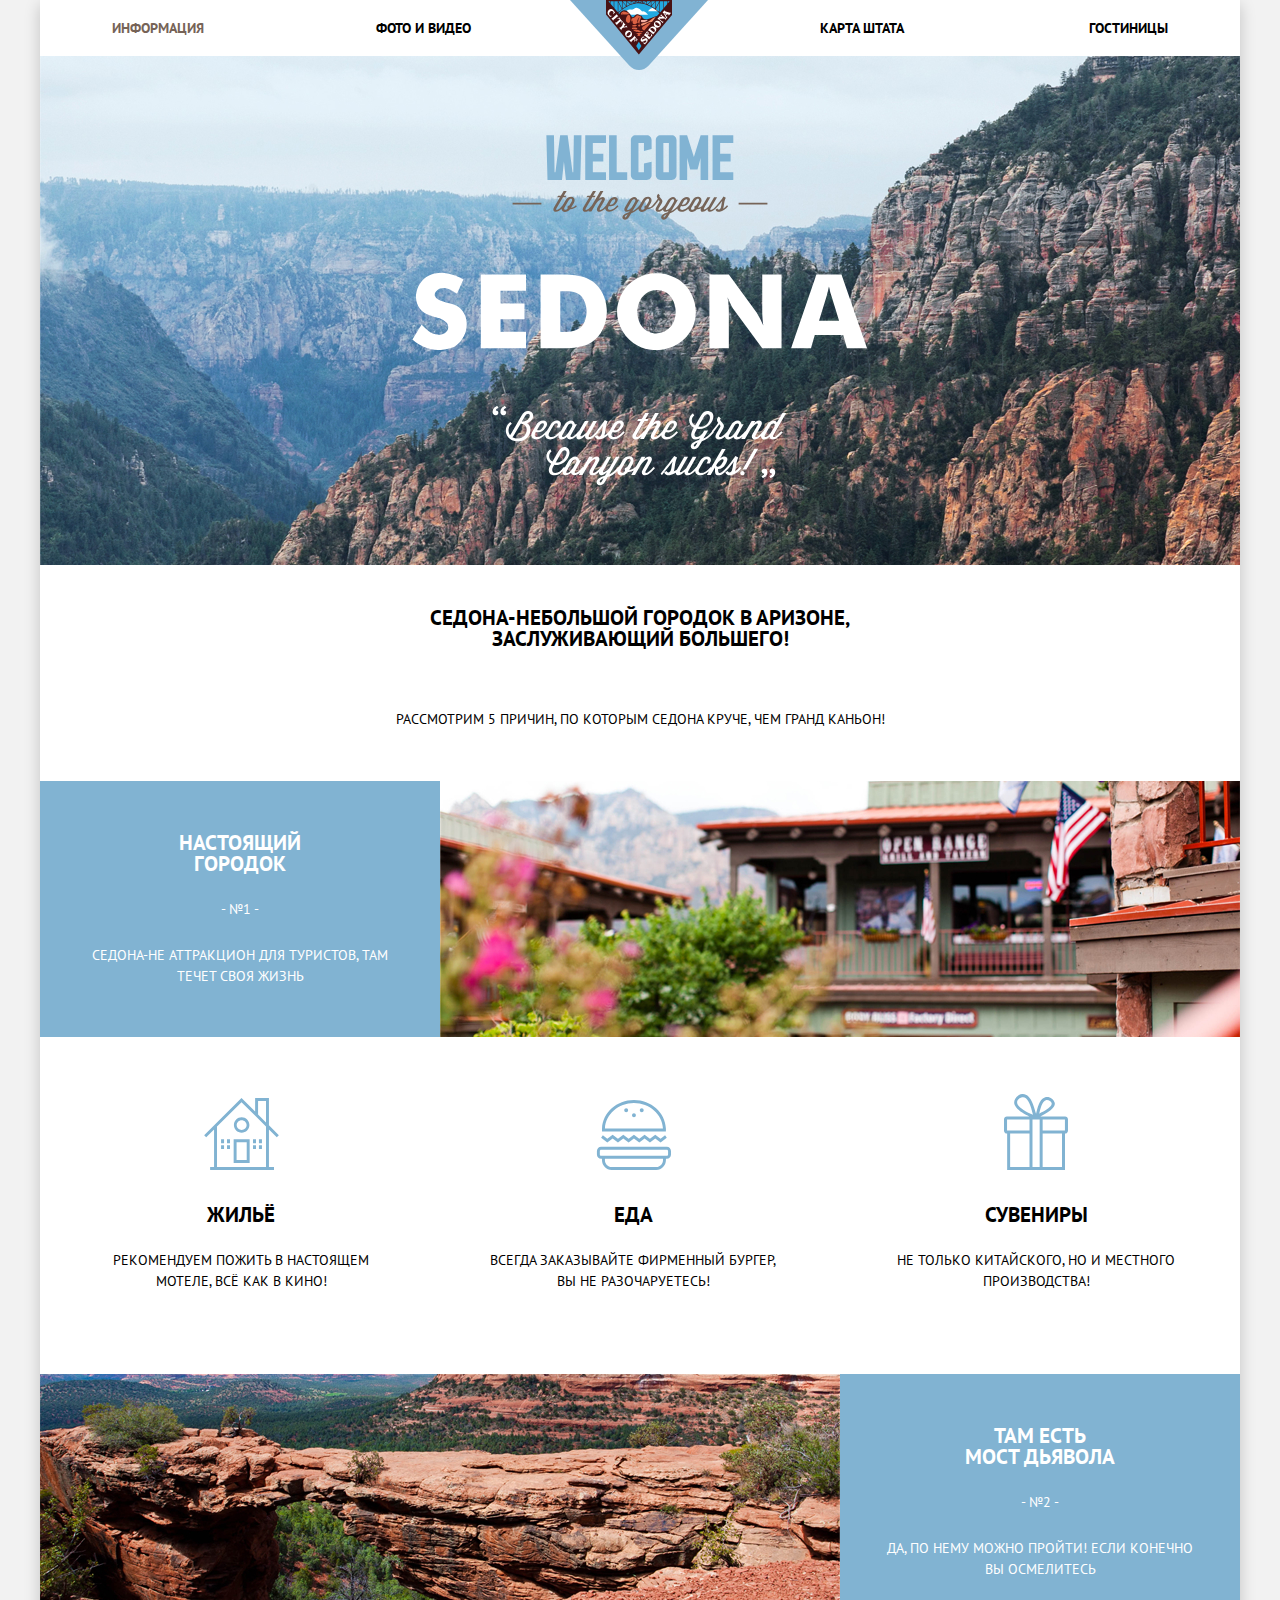
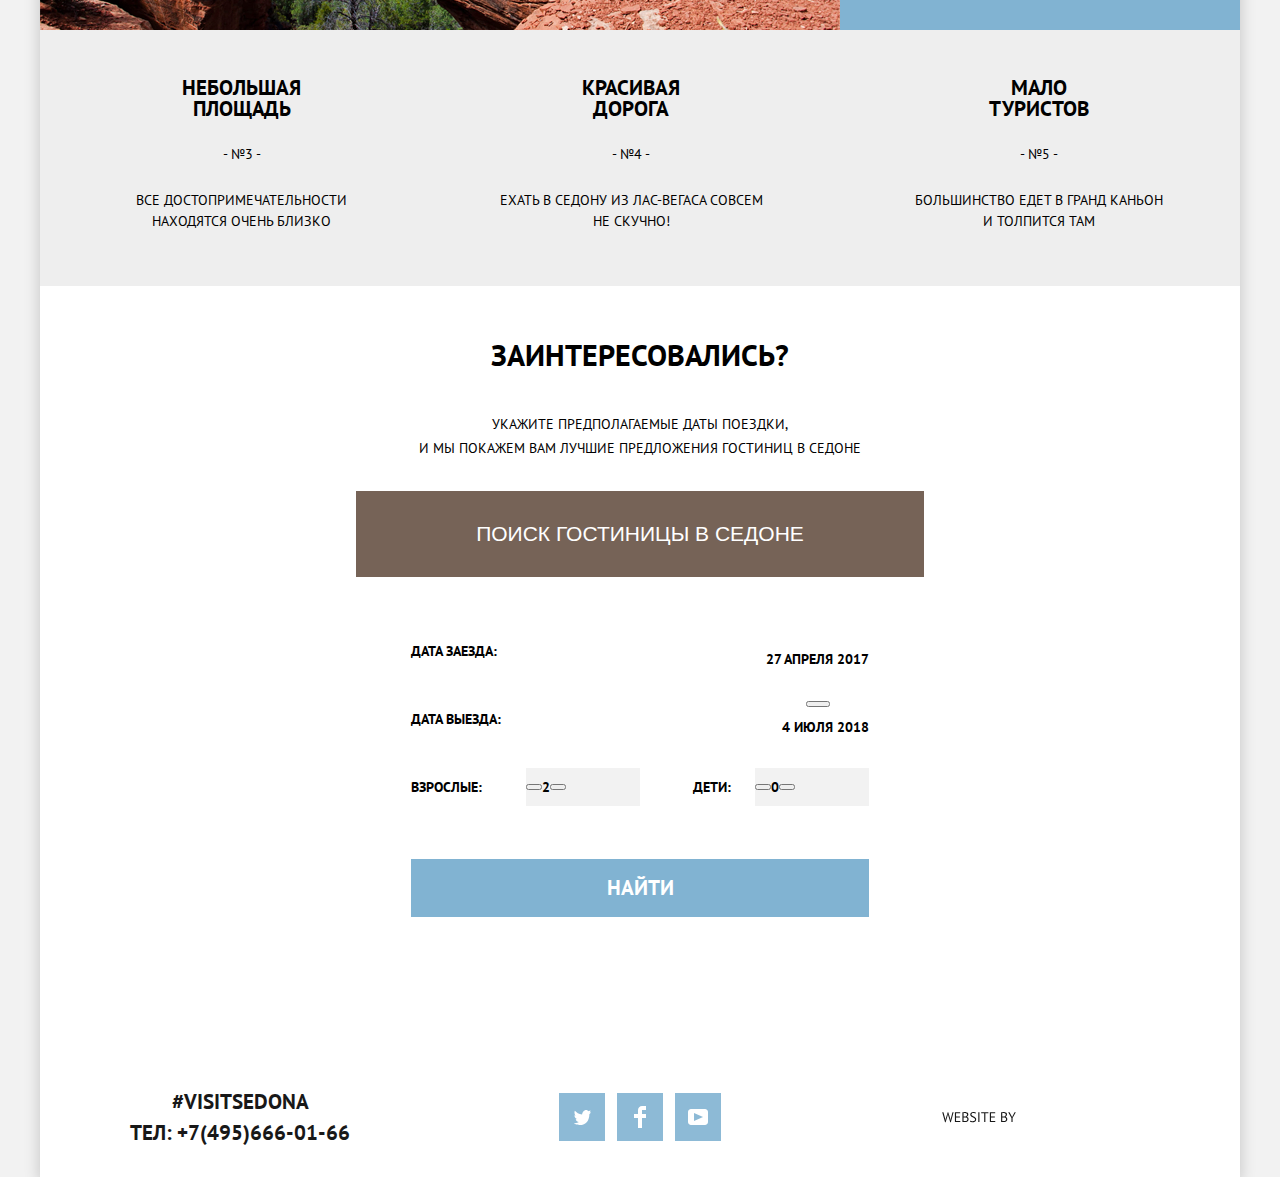
==== index.html @ 10c754a0 "Графика всех страниц" ====
<!DOCTYPE html>
<html lang="ru">

<head>
    <meta charset="utf-8" />
    <title>HTML Academy: Седона</title>
    <link href="https://fonts.googleapis.com/css2?family=PT+Sans:wght@400;700&display=swap" rel="stylesheet" />
    <link href="css/normalize.css" rel="stylesheet" />
    <link href="css/style.css" rel="stylesheet" />
</head>

<body class="page_body">
    <div class="container">
        <!--Шапка сайта-->
        <header class="main_header">
            <nav class="main_navigation">
                <div class="main_header_logo">
                    <a class="logo" href="#"><img src="img/logo.svg" width="138" height="70" alt="Логотип Седона" /></a>
                </div>
                <div class="navigation_list">
                    <a href="#" class="navigation_item item_active">ИНФОРМАЦИЯ</a>
                    <a href="#" class="navigation_item">ФОТО И ВИДЕО</a>
                    <a href="#" class="navigation_item">КАРТА ШТАТА</a>
                    <a href="hotels.html" class="navigation_item ">ГОСТИНИЦЫ</a>
                </div>
            </nav>
        </header>
        <!--Основной контент-->
        <main>
            <div class="banner">
                <!--<h1>Городок Седона</h1> -->
                <img src="img/welcome.svg" width="456.65" height="350.88" alt="Добро пожаловать в Седону" />
            </div>
            <div class="title ">
                <div class="mask">
                    <h2>
                        СЕДОНА-НЕБОЛЬШОЙ ГОРОДОК В АРИЗОНЕ, <br /> ЗАСЛУЖИВАЮЩИЙ БОЛЬШЕГО!
                    </h2>
                    <p>РАССМОТРИМ 5 ПРИЧИН, ПО КОТОРЫМ СЕДОНА КРУЧЕ, ЧЕМ ГРАНД КАНЬОН!</p>
                </div>

            </div>
            <div class="features_blue">
                <div class="features_blue_item">
                    <h2>
                        НАСТОЯЩИЙ <br /> ГОРОДОК
                    </h2>
                    <p>- №1 -</p>
                    <p>
                        СЕДОНА-НЕ АТТРАКЦИОН ДЛЯ ТУРИСТОВ, ТАМ <br /> ТЕЧЕТ СВОЯ ЖИЗНЬ
                    </p>
                </div>
                <img src="img/image.jpg" width="800" height="256" />
            </div>
            <div class="services">
                <ul class="services_list">
                    <li class="services_item housing">
                        <img src="img/icon-1.svg" />
                        <h2>ЖИЛЬЁ</h2>
                        <p>РЕКОМЕНДУЕМ ПОЖИТЬ В НАСТОЯЩЕМ <br />МОТЕЛЕ, ВСЁ КАК В КИНО!</p>
                    </li>
                    <li class="services_item food">
                        <img src="img/icon-3.svg" />
                        <h2>ЕДА</h2>
                        <p>
                            ВСЕГДА ЗАКАЗЫВАЙТЕ ФИРМЕННЫЙ БУРГЕР, <br /> ВЫ НЕ РАЗОЧАРУЕТЕСЬ!
                        </p>
                    </li>
                    <li class="services_item ">
                        <img src="img/icon-2.svg" />
                        <h2>СУВЕНИРЫ</h2>
                        <p>
                            НЕ ТОЛЬКО КИТАЙСКОГО, НО И МЕСТНОГО <br /> ПРОИЗВОДСТВА!
                        </p>
                    </li>
                </ul>
            </div>

            <div class="features_blue">
                <img src="img/image1.jpg" width="800" height="256" />
                <div class="features_blue_item">
                    <h2>
                        ТАМ ЕСТЬ <br /> МОСТ ДЬЯВОЛА
                    </h2>
                    <p>- №2 -</p>
                    <p>
                        ДА, ПО НЕМУ МОЖНО ПРОЙТИ! ЕСЛИ КОНЕЧНО <br /> ВЫ ОСМЕЛИТЕСЬ
                    </p>
                </div>
            </div>
            <div class="features_gray">
                <ul class="services_list gray">
                    <li class="services_item gray">
                        <h2>
                            НЕБОЛЬШАЯ <br /> ПЛОЩАДЬ
                        </h2>
                        <p>- №3 -</p>
                        <p>
                            ВСЕ ДОСТОПРИМЕЧАТЕЛЬНОСТИ <br /> НАХОДЯТСЯ ОЧЕНЬ БЛИЗКО
                        </p>
                    </li>
                    <li class="services_item">
                        <h2>
                            КРАСИВАЯ <br /> ДОРОГА
                        </h2>
                        <p>- №4 -</p>
                        <p>
                            ЕХАТЬ В СЕДОНУ ИЗ ЛАС-ВЕГАСА СОВСЕМ <br /> НЕ СКУЧНО!
                        </p>
                    </li>
                    <li class="services_item">
                        <h2>
                            МАЛО <br /> ТУРИСТОВ
                        </h2>
                        <p>- №5 -</p>
                        <p>
                            БОЛЬШИНСТВО ЕДЕТ В ГРАНД КАНЬОН <br /> И ТОЛПИТСЯ ТАМ
                        </p>
                    </li>
                </ul>
            </div>
            <div class="title2">
                <h2>ЗАИНТЕРЕСОВАЛИСЬ?</h2>
                <p>
                    УКАЖИТЕ ПРЕДПОЛАГАЕМЫЕ ДАТЫ ПОЕЗДКИ, <br />И МЫ ПОКАЖЕМ ВАМ ЛУЧШИЕ ПРЕДЛОЖЕНИЯ ГОСТИНИЦ В СЕДОНЕ
                </p>
            </div>
            <!--Форма поиска отеля-->
            <section class="hotels">
                <div class="search_hotels">
                    <button class="search_button">
                        <p class="search_item">ПОИСК ГОСТИНИЦЫ В СЕДОНЕ</p>
                    </button>
                    <div class="choice">
                        <div class="date_of_arrival">
                            <div class="date_text">
                                <p>ДАТА ЗАЕЗДА:</p>
                            </div>
                            <div class="date_input">
                                <p>27 АПРЕЛЯ 2017</p>
                                <button class="calendar_button">
                                    <div class="calendar"></div>
                                </button>

                            </div>
                        </div>
                        <div class="date_of_departure">
                            <div class="date_text">
                                <p>ДАТА ВЫЕЗДА:</p>
                            </div>
                            <div class="date_input">
                                <p>4 июля 2018</p>
                                <button class="calendar_button">
                                    <div class="calendar"></div>
                                </button>
                            </div>
                        </div>
                        <div class="mature_children">
                            <div class="mature">
                                <div class="mature_children_text">
                                    <p>ВЗРОСЛЫЕ:</p>
                                </div>
                                <div class="counter"><button class="button_minus"></button>
                                    <span class="output">2</span>
                                    <button class="button_plus"></button>
                                </div>
                            </div>
                            <div class="children">
                                <p>ДЕТИ:</p>
                                <div class="counter"><button class="button_minus">
                                    </button>
                                    <span class="output">0</span>
                                    <button class="button_plus"></button>
                                </div>
                            </div>
                        </div>
                    </div>
                    <div class="find">
                        <a class="find_button">
                            <p class="find_item">НАЙТИ</p>
                        </a>
                    </div>
                </div>
            </section>
            <!--Карта проезда-->
            <figure class="map">
                <iframe src="https://www.google.com/maps/embed?pb=!1m18!1m12!1m3!1d52384.519357695935!2d-111.83218921830571!3d34.85541170327709!2m3!1f0!2f0!3f0!3m2!1i1024!2i768!4f13.1!3m3!1m2!1s0x872da132f942b00d%3A0x5548c523fa6c8efd!2z0KHQtdC00L7QvdCwLCDQkNGA0LjQt9C-0L3QsCA4NjMzNiwg0KHQqNCQ!5e0!3m2!1sru!2sru!4v1602139940800!5m2!1sru!2sru" width="1200" height="594" frameborder="0" style="border: 0" allowfullscreen="" aria-hidden="false" tabindex="0"></iframe>
            </figure>
        </main>
        <!--Подвал сайта-->
        <footer class="page_footer main_footer">
            <div class="contacts">
                <div class="contact_text">
                    <h2>#VISITSEDONA</h2>
                </div>
                <a class="contacts_phone" href="tel+74956660166"> ТЕЛ: +7(495)666-01-66
                </a>
            </div>
            <div class="social">
                <ul class="social_menu">
                    <li class="social_item">
                        <a href="#" class="social_link twitter">
                            <!-- МЫ В ТВИТТЕР-->
                        </a>
                    </li>
                    <li class="social_item">
                        <a href="#" class="social_link facebook">
                            <!-- МЫ В ФЕЙСБУК-->
                        </a>
                    </li>
                    <li class="social_item">
                        <a href="#" class="social_link youtube">
                            <!-- МЫ НА ЮТУБ-->
                        </a>
                    </li>
                </ul>
            </div>
            <div class="link">
                <img src="img/website_by.svg" alt="Посетить сайт" />
                <a class="html_logo" href="https://htmlacademy.ru/intensive/htmlcss"></a>
            </div>
        </footer>
    </div>
</body></html>
---- css/style.css ----
:root {
    --basic-black: #000000;
    --basic-white: #ffffff;
    --basic-dark-charcoal: #333333;
    --basic-light-brown: #766357;
    --basic-brown: #604e43;
    --basic-dark-brown: #503e33;
    --basic-special: #E5E5E5;
    --basic-light-gray: #f2f2f2;
    --basic-gray: #eeeeee;
    --basic-gray-dark: #666666;
    --basic-light-blue: #81b3d2;
    --basic-blue: #669ec0;
    --basic-dark-blue: #5496bd;
    padding: 0;
    min-width: 1200px;
    background-color: var(--basic-white);
    color: var(--basic-black);
    text-align: center;
    text-transform: uppercase;
    font-weight: 400;
    font-size: 14px;
    font-family: "PT Sans", sans-serif;
    line-height: 21px;

}

h1,
h2,
h3 {
    margin: 0;
    font-weight: 700;

}

h2 {
    font-size: 21px;

}

a {
    color: var(--basic-black);
    text-decoration: none;
    font-weight: 700;

}

img {
    max-width: 100%;
    height: auto;

}

.page {
    height: 100%;

}

.page_body {
    min-height: 100%;
    background: var(--basic-light-gray);

}

.container {
    width: 1200px;
    margin: 0 auto;
    display: grid;
    grid-template-rows: min-content 1fr min-content;
    align-content: start;
    box-shadow: 0 5px 15px 0px rgba(0, 1, 1, 0.2);
    background: var(--basic-white);

}

.main_header {
    height: 56px;

}

.main_navigation {
    padding: 0 72px;
    position: relative;

}

.main_header_logo {
    margin-left: -70px;
    top: 0;
    display: inline-flex;
    position: absolute;

}

.navigation_list {
    display: flex;
    flex-wrap: wrap;

}

.navigation_item {
    width: 25%;
    padding: 18px 0;

}

.navigation_item:nth-child(4n-3) {
    text-align-last: left;

}

.navigation_item:nth-child(4n-2) {
    text-align-last: left;

}

.navigation_item:nth-child(4n-1) {
    text-align-last: right;

}

.navigation_item:nth-child(4n) {
    text-align-last: right;

}

.navigation_item:hover {
    color: var(--basic-light-blue);

}

.navigation_item:active {
    color: var(--basic-black);
    opacity: 0.3;

}

.item_active {
    color: var(--basic-light-brown);

}

.banner {
    width: 1200px;
    height: 509px;
    display: grid;
    align-items: center;
    justify-content: center;
    background-image: url("../img/background_photo.jpg");
    background-position: center;
    background-size: contain;
    background-repeat: no-repeat;

}

.title {
    height: 216px;

}

.mask {
    width: 1200px;
    height: 272px;
    margin-top: -56px;
    position: absolute;
    display: flex;
    flex-direction: column;
    justify-content: space-between;
    background-image: url("../img/group-1.svg");

}

.mask h2 {
    margin: 0;
    padding-top: 98px;

}

.mask p {
    margin: 0;
    padding-bottom: 51px;

}

.features_blue {
    display: flex;
    align-items: center;
    justify-content: center;
    color: var(--basic-white);
    background-color: var(--basic-light-blue);

}

.features_blue_item {
    margin: 0;
    display: flex;
    flex-direction: column;
    flex-grow: 1;
    align-items: center;

}

.features_blue_item p {
    margin: 0;
    padding-top: 25px;

}

.services {
    padding: 56px 65px 82px 73px;

}

.services_list {
    margin: 0;
    padding: 0;
    display: flex;
    justify-content: space-between;
    list-style: none;

}

.housing {
    padding-top: 5px;

}

.food {
    padding-top: 7px;

}

.services_item h2 {
    margin: 0;
    padding-top: 28px;

}

.services_item p {
    margin: 0;
    padding-top: 25px;

}

.features_gray {
    padding: 47px 77px 54px 96px;
    background: var(--basic-gray);

}

.gray {
    padding: 0;

}

.gray h2 {
    padding: 0;

}

.title2 {
    height: 205px;
    display: flex;
    flex-direction: column;

}

.title2 h2 {
    padding: 58px 0 47px 0;
    font-size: 30px;

}

.title2 p {
    margin: 0;
    line-height: 24px;

}

.map {
    margin: 86px 0 0 0;

}

/* CSS ПОДВАЛ*/

.main_footer {
    margin-top: -120px;

}

.page_footer {
    width: 1200px;
    height: 120px;
    display: grid;
    grid-template-columns: 1fr 1fr 1fr;
    position: relative;
    background-color: var(--basic-white);
    opacity: 0.9;

}

.footer_inner {
    margin: 0;

}

.contacts {
    margin: 0;
    display: flex;
    flex-direction: column;
    align-items: center;
    justify-content: center;
    font-size: 21px;

}

.contact_text {
    margin: 0;
    padding-bottom: 10px;

}

.social {
    display: flex;
    justify-content: center;
    align-items: center;

}

.social_menu {
    padding: 0;
    display: flex;
    align-items: center;
    justify-content: center;
    list-style: none;

}

.social_item {
    width: 46px;
    height: 48px;
    margin: 0 6px;
    display: flex;

}

.social_link {
    width: inherit;
    height: inherit;
    display: flex;
    align-items: center;
    justify-content: center;
    background: var(--basic-light-blue);

}

.twitter {
    background-image: url("../img/twitter.svg");
    background-position: center;
    background-repeat: no-repeat;

}

.twitter:hover {
    background: var(--basic-blue);
    background-image: url("../img/twitter.svg");
    background-position: center;
    background-repeat: no-repeat;

}

.twitter:active {
    background: var(--basic-dark-blue);
    background-image: url("../img/twitter1.svg");
    background-position: center;
    background-repeat: no-repeat;

}

.facebook {
    background-image: url("../img/facebook.svg");
    background-position: center;
    background-repeat: no-repeat;

}

.facebook:hover {
    background: var(--basic-blue);
    background-image: url("../img/facebook.svg");
    background-position: center;
    background-repeat: no-repeat;

}

.facebook:active {
    background: var(--basic-dark-blue);
    background-image: url("../img/facebook1.svg");
    background-position: center;
    background-repeat: no-repeat;

}

.youtube {
    background-image: url("../img/youtube.svg");
    background-position: center;
    background-repeat: no-repeat;

}

.youtube:hover {
    background: var(--basic-blue);
    background-image: url("../img/youtube.svg");
    background-position: center;
    background-repeat: no-repeat;

}

.youtube:active {
    background: var(--basic-dark-blue);
    background-image: url("../img/youtube1.svg");
    background-position: center;
    background-repeat: no-repeat;

}

.link {
    display: flex;
    align-items: center;
    justify-content: center;

}

.html_logo {
    width: 115px;
    height: 41px;
    margin: 0;
    margin-left: 8px;
    background: transparent;
    background-image: url("../img/shape.svg");
    background-repeat: no-repeat;

}

.html_logo:hover {
    background-image: url(../img/shape1.svg);

}

.html_logo:active {
    background-image: url(../img/shape2.svg);

}

/** CSS ДЛЯ ФОРМЫ ПОИСКА*/

.hotels {
    width: 1200px;
    height: 86px;
    margin: 0 auto;
    display: flex;
    justify-content: center;
    position: absolute;
    z-index: 99;
    font-weight: bold;
    font-size: 14px;
    line-height: 26px;

}

.search_hotels {
    width: 568px;

}

.choice {
    width: 458px;
    height: 172px;
    padding: 55px 55px 0 55px;
    display: flex;
    flex-direction: column;
    background: var(--basic-white);

}

.date_of_arrival {
    height: 38px;
    display: flex;
    align-content: center;

}

.date_text {
    display: flex;
    flex: 1;
    align-items: center;
    justify-items: flex-start;

}

.date1 {
    width: 343px;
    display: flex;
    align-items: center;
    justify-content: space-between;
    background: var(--basic-light-gray);

}

.date1 p {
    padding-left: 14px;

}

.calendar {
    margin-right: 8px;
    display: flex;
    align-items: center;
    justify-content: flex-end;

}

.date_of_departure {
    height: 38px;
    margin-top: 30px;
    display: flex;
    align-content: center;

}

.date2 {
    width: 343px;
    display: flex;
    align-items: center;
    justify-content: space-between;
    background: var(--basic-light-gray);

}

.date2 p {
    margin-left: 14px;

}

.mature_children {
    height: 38px;
    margin-top: 30px;
    display: flex;
    align-content: center;

}

.mature {
    display: flex;
    flex: 1;
    align-content: center;
    justify-content: space-between;

}

.mature_children_text {
    display: flex;
    flex: 1;
    align-items: center;
    justify-items: flex-start;

}

.children {
    display: flex;
    flex: 1;
    align-items: center;
    justify-content: space-between;

}

.children p {
    padding-left: 53px;

}

.counter {
    width: 114px;
    height: 38px;
    display: flex;
    align-items: center;
    justify-items: space-between;
    background: var(--basic-light-gray);

}

.search_button {
    width: 100%;
    height: 86px;
    border: none;
    border: none;
    outline: 0;
    background: var(--basic-light-brown);

}

.search_item {
    width: 100%;
    height: 100%;
    margin: 0;
    display: grid;
    align-items: center;
    font-size: 21px;
    line-height: 26px;
    color: var(--basic-white);

}

.search_button:hover {
    background: var(--basic-brown);

}

.search_button:active {
    background: var(--basic-dark-brown);

}

.search_item:active {
    opacity: 0.3;

}

.find {
    height: 167px;
    display: grid;
    align-content: center;
    justify-content: center;
    background: var(--basic-white);

}

.find_button {
    width: 458px;
    height: 58px;
    border: none;
    outline: 0;
    background: var(--basic-light-blue);

}

.find_item {
    width: 100%;
    height: 100%;
    margin: 0;
    display: grid;
    align-items: center;
    font-style: normal;
    font-size: 21px;
    line-height: 26px;
    color: var(--basic-white);

}

.find_button:hover {
    background: var(--basic-blue);

}

.find_button:active .find_item:active {
    background: var(--basic-dark-blue);
    opacity: 0.3;

}


/* Страница каталога */

.conditions {
    width: 1200px;
    height: 217px;
    color: var(--basic-white);
    background-image: url("../img/background1.jpg");

}

.conditions_wrapper {
    height: 157px;
    padding: 26px 73px 32px;

}

.conditions_infrastructure {
    height: inherit;
    display: grid;
    grid-template-columns: 255px 1fr 230px;

}

.condition_list {
    display: flex;

}

.condition_list h3 {
    display: flex;

}

/*Checkbox*/
.condition_item {
    display: flex;
    position: relative;

}

.conditions_box {
    height: 110px;
    padding-top: 24px;
    padding-right: 120px;
    display: flex;
    flex-direction: column;
    justify-content: space-between
}

.checkbox_input {
    -webkit-appearance: none;
    appearance: none;
    position: absolute;

}

.checkbox_label {
    padding-left: 38px;
    color: var(--basic-white);
    font-size: 14px;
    cursor: pointer;

}

.checkbox_label:before {
    width: 20px;
    height: 20px;
    top: 0;
    left: 0;
    display: block;
    position: absolute;
    content: "";
    z-index: 1;
    border: 2px solid var(--basic-white);
    border-radius: 4px;
    background-color: transparent;

}

.checkbox_label:after {
    width: 23px;
    height: 18px;
    bottom: 1px;
    left: 4px;
    position: absolute;
    z-index: 2;
    display: block;
    content: "";
    background-image: url("../img/check.svg");
    background-size: 23px 18px;
    opacity: 0;

}

.checkbox_input:checked + .checkbox_label:after {
    opacity: 1;

}

.cost_title {
    display: flex;

}

.cost_title h3 {
    margin: 0;

}

.cost_view {
    width: 224px;
    height: 32px;
    margin-top: 10px;
    display: grid;
    grid-template-columns: 1fr 1fr;
    align-items: center;
    border-width: 2px;
    border-style: solid;
    border-color: var(--basic-white);
    border-radius: 2px;

}

.min_cost {
    border-right: 2px solid var(--basic-white);

}

.cost_select {
    width: 100%;
    height: 55px;
    display: flex;
    align-items: flex-end;

}

.cost_range {
    width: 230px;
    padding-bottom: 27px;

}

#fader {
    width: 220px;
    height: 2px;
    position: relative;
    -webkit-appearance: none;
    appearance: none;
    outline: none;
    background: var(--basic-white);

}

#fader::-webkit-slider-thumb {
    width: 20px;
    height: 20px;
    -webkit-appearance: none;
    appearance: none;
    border-radius: 50%;
    background: var(--basic-white);
    background-image: url("../img/filter-button.svg");

}

#fader::-webkit-slider-thumb:hover {
    width: 25px;
    height: 25px;
    -webkit-appearance: none;
    appearance: none;
    border-radius: 50%;
    background: var(--basic-white);
    background-image: url("../img/filter-button2.png");

}

.show_hotels {
    display: flex;
    justify-content: center;

}

.show_button {
    width: 133px;
    height: 32px;
    display: flex;
    align-items: center;
    justify-content: center;
    color: var(--basic-white);
    font-weight: 400;
    border-width: 2px;
    border-style: solid;
    border-color: var(--basic-white);
    border-radius: 2px;

}

.show_button:hover {
    color: black;
    border-color: var(--basic-white);
    border-radius: 2px;
    background-color: var(--basic-white);

}

.found_hotels {
    padding: 30px 73px;
    display: flex;
    border-width: 1px;
    border-style: solid;
    border-color: #E5E5E5;
    border-top: none;

}

.found_title {
    width: 135px;
    height: min-content;
    display: flex;
    align-items: center;

}

.found_title h2 {
    margin: 0;

}

.found_list {
    height: min-content;
    margin-left: 30px;
    display: flex;
    line-height: 18px;

}

.found_list a {
    margin: 0;
    font-weight: normal;
    font-style: normal;
    font-size: 12px;

}

.found_list p {
    margin: 0;
    font-size: 12px;

}

.found_items {
    margin-left: 40px;
    height: min-content;
    display: flex;
    align-items: center;

}

.found_items a {
    padding-right: 32px;
    color: rgba(0, 0, 0, 0.3);

}

.found_items a:hover {
    color: var(--basic-light-blue);
    text-decoration: underline;

}

.found_items a:focus {
    border: none;
    outline: none;
    color: var(--basic-light-blue);

}

.found_items a:active {
    color: var(--basic-black);

}

.scrolling {
    display: flex;
    flex-grow: 1;
    align-items: flex-end;
    justify-content: flex-end;

}

.arrow_up {
    width: 11px;
    height: 11px;
    padding-right: 12px;
    background-image: url("../img/arrows/arrow_up.svg");
    background-repeat: no-repeat;
    cursor: pointer;

}

.arrow_down {
    width: 11px;
    height: 11px;
    background-image: url("../img/arrows/arrow_down.svg");
    background-repeat: no-repeat;
    cursor: pointer;

}

.arrow_up:hover {
    width: 11px;
    height: 11px;
    padding-right: 12px;
    background-image: url("../img/arrows/arrow_up_hover.svg");
    background-repeat: no-repeat;
    cursor: pointer;

}

.arrow_up:active {
    width: 11px;
    height: 11px;
    padding-right: 12px;
    background-image: url("../img/arrows/arrow_up_active.svg");
    background-repeat: no-repeat;
    cursor: pointer;

}

.arrow_up:focus {
    width: 11px;
    height: 11px;
    padding-right: 12px;
    background-image: url("../img/arrows/arrow_up_active.svg");
    background-repeat: no-repeat;
    cursor: pointer;

}

.arrow_down:hover {
    width: 11px;
    height: 11px;
    background-image: url("../img/arrows/arrow_down_hover.svg");
    background-repeat: no-repeat;
    cursor: pointer;

}

.arrow_down:active {
    width: 11px;
    height: 11px;
    background-image: url("../img/arrows/arrow_down_active.svg");
    background-repeat: no-repeat;
    cursor: pointer;

}

.arrow_down:focus {
    width: 11px;
    height: 11px;
    background-image: url("../img/arrows/arrow_down_active.svg");
    background-repeat: no-repeat;
    cursor: pointer;

}

.card_hotels {
    padding: 30px 73px;
    display: flex;
    border-width: 1px;
    border-style: solid;
    border-color: var(--basic-special);
    border-top: none;

}

.card_list {
    margin-left: 30px;
    display: flex;
    flex-direction: column;
    justify-content: space-between;

}

.name:hover {
    color: var(--basic-light-blue);

}

.name:active {
    color: rgba(0, 0, 0, 0.3);

}

.card_hotels h2 {
    margin: 0;
    display: flex;

}

.card_hotels p {
    margin: 0;
    display: flex;

}

.card_list_item {
    display: flex;

}

.card_list_info {
    width: 110px;

}

.card_list_price {
    width: 142px;
    padding-left: 6px;

}

.detailed_button {
    height: 27px;
    margin-top: 12px;
    display: flex;
    align-items: center;
    justify-content: center;
    font-weight: 700;
    color: var(--basic-white);
    background-color: var(--basic-light-blue);

}

.detailed_button:hover {
    background: var(--basic-blue);

}

.detailed_button:active {
    background: var(--basic-dark-blue);
    color: rgba(255, 255, 255, 0.3);

}

.reserve_button {
    height: 27px;
    margin-top: 12px;
    display: flex;
    align-items: center;
    justify-content: center;
    font-weight: 700;
    color: var(--basic-white);
    background-color: var(--basic-light-brown);

}

.reserve_button:hover {
    background: var(--basic-brown);

}

.reserve_button:active {
    color: rgba(255, 255, 255, 0.3);
    background: var(--basic-dark-brown);

}

.card_reating {
    display: flex;
    flex-grow: 1;
    flex-direction: column;
    align-items: flex-end;
    justify-content: space-between;

}

.stars {
    width: 110px;
    height: 23px;
    background-image: url("../img/star.svg");
    background-repeat: space;

}

.amara {
    width: 80px;

}

.desert {
    width: 60px;

}

.villas {
    width: 40px;

}

.ball_reating {
    width: 110px;
    height: 27px;
    display: flex;
    align-items: center;
    justify-content: center;
    color: var(--basic-gray-dark);
    background-color: var(--basic-light-gray);

}
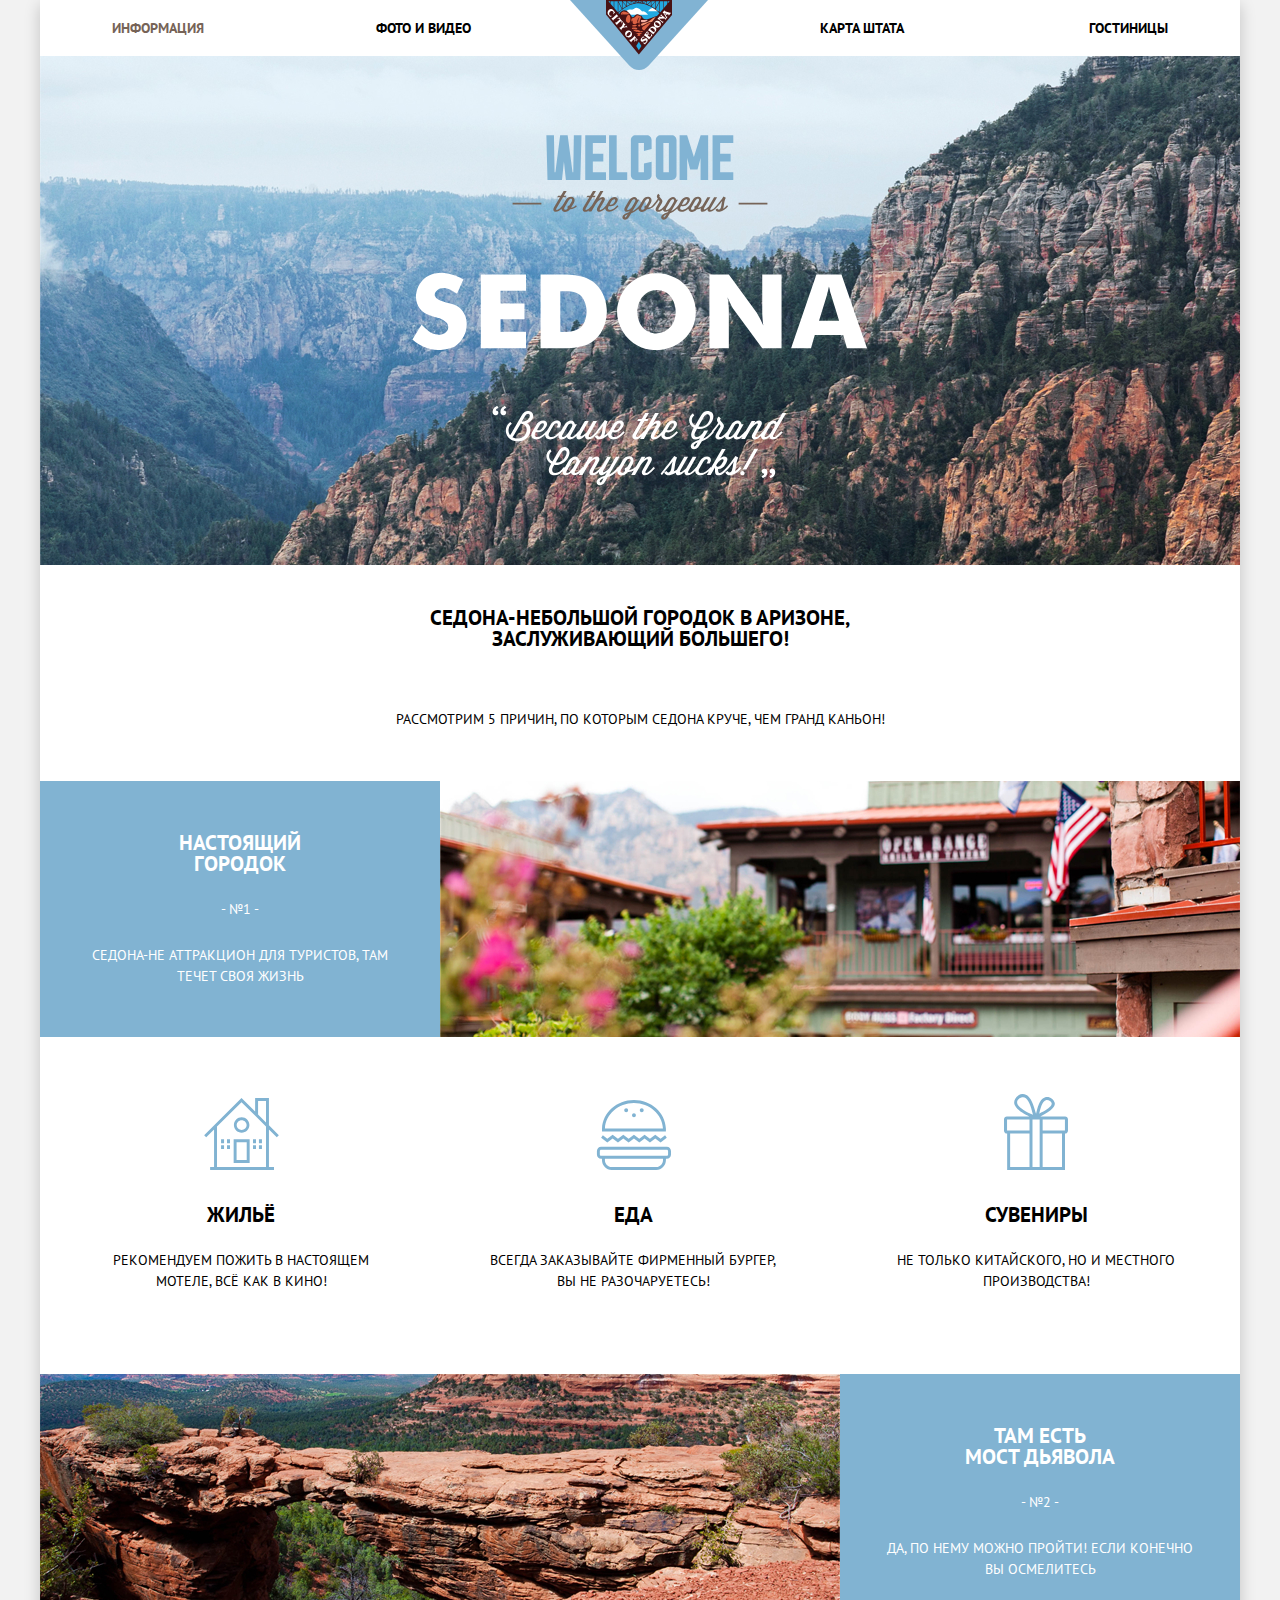
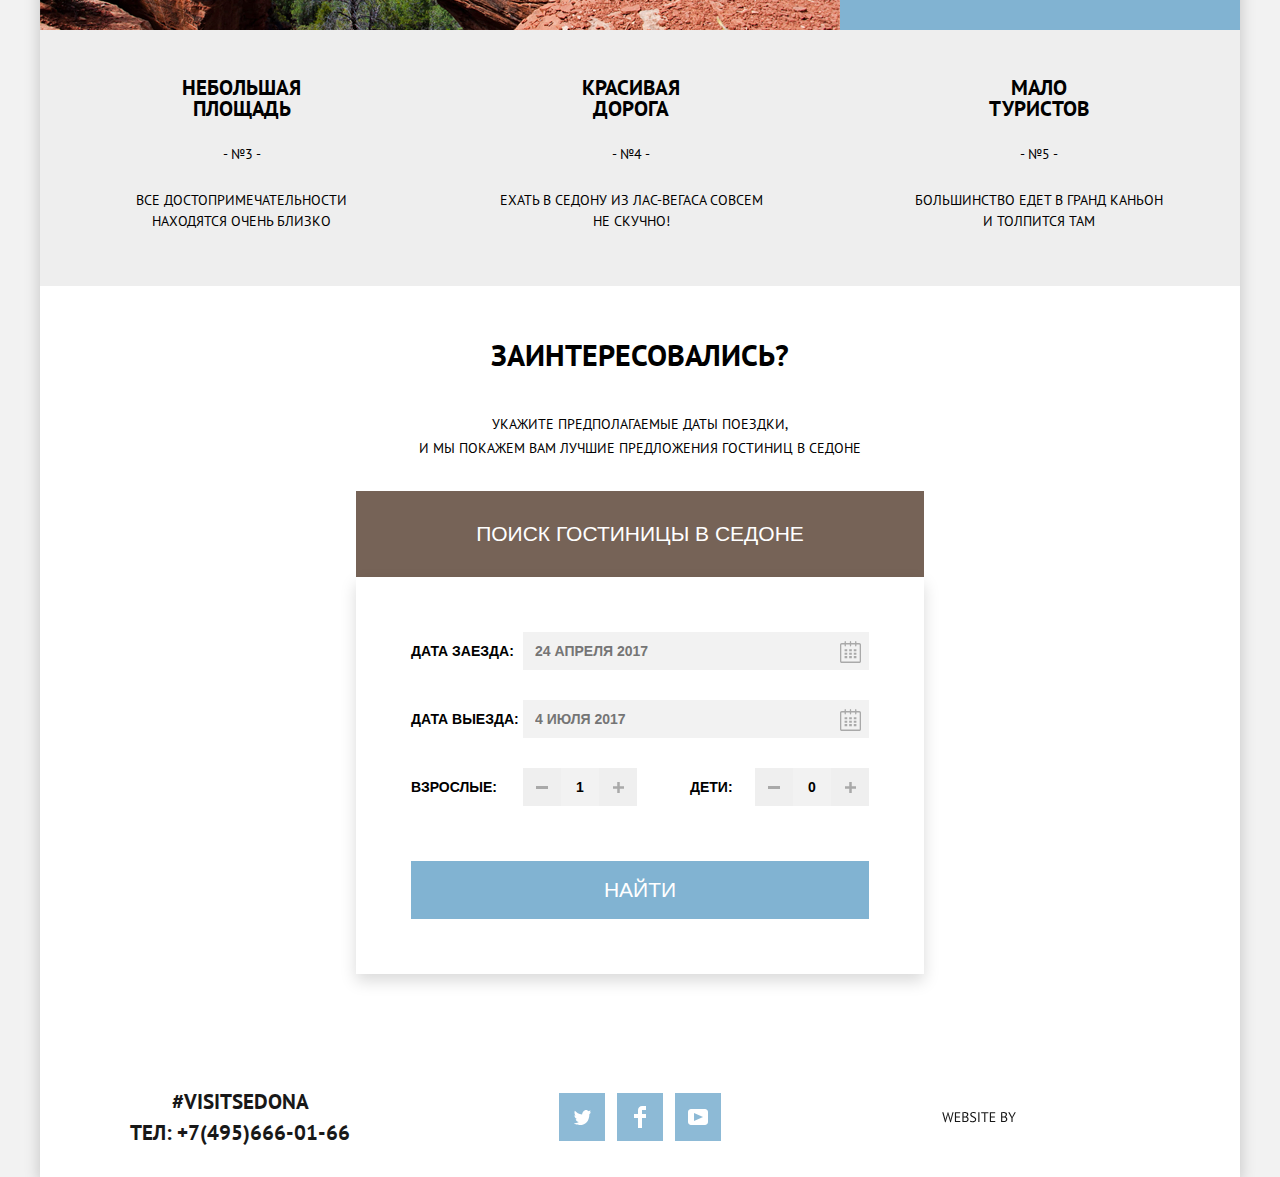
==== commit 419b7f55: "Декоративные элементы главной страницы" ====
--- a/index.html
+++ b/index.html
@@ -127,60 +127,44 @@
             </div>
             <!--Форма поиска отеля-->
             <section class="hotels">
-                <div class="search_hotels">
-                    <button class="search_button">
-                        <p class="search_item">ПОИСК ГОСТИНИЦЫ В СЕДОНЕ</p>
-                    </button>
-                    <div class="choice">
-                        <div class="date_of_arrival">
-                            <div class="date_text">
-                                <p>ДАТА ЗАЕЗДА:</p>
-                            </div>
-                            <div class="date_input">
-                                <p>27 АПРЕЛЯ 2017</p>
-                                <button class="calendar_button">
-                                    <div class="calendar"></div>
-                                </button>
-
-                            </div>
-                        </div>
-                        <div class="date_of_departure">
-                            <div class="date_text">
-                                <p>ДАТА ВЫЕЗДА:</p>
-                            </div>
-                            <div class="date_input">
-                                <p>4 июля 2018</p>
-                                <button class="calendar_button">
-                                    <div class="calendar"></div>
-                                </button>
-                            </div>
-                        </div>
-                        <div class="mature_children">
-                            <div class="mature">
-                                <div class="mature_children_text">
-                                    <p>ВЗРОСЛЫЕ:</p>
-                                </div>
-                                <div class="counter"><button class="button_minus"></button>
-                                    <span class="output">2</span>
-                                    <button class="button_plus"></button>
-                                </div>
-                            </div>
-                            <div class="children">
-                                <p>ДЕТИ:</p>
-                                <div class="counter"><button class="button_minus">
-                                    </button>
-                                    <span class="output">0</span>
-                                    <button class="button_plus"></button>
-                                </div>
-                            </div>
-                        </div>
+             <div class="wrapper"><input type="checkbox" checked id="callback">
+        <label class="btn_searsh" for="callback">ПОИСК ГОСТИНИЦЫ В СЕДОНЕ</label>
+        <form action="https://jsonplaceholder.typicode.com/posts" method="POST" class="popup">
+            <label class="date_of_arrival">
+                <span>ДАТА ЗАЕЗДА:</span>
+                <div class="input_date"><input type="text" name="ДАТА ЗАЕЗДА:" class="date" placeholder="24 АПРЕЛЯ 2017">
+                    <button class="calendar"></button>
+                </div>
+            </label>
+            <label class="date_of_departure">
+                <span>ДАТА ВЫЕЗДА:</span>
+                <div class="input_date">
+                    <input type="text" name="ДАТА ВЫЕЗДА:" class="date" placeholder="4 ИЮЛЯ 2017">
+                    <button class="calendar"></button>
+                </div>
+            </label>
+            <div class="guests">
+                <label class="mature">
+                    <span>ВЗРОСЛЫЕ:</span>
+                    <div class="quantity_inner">
+                        <button class="bt_minus"></button>
+                        <input type="text" name="ВЗРОСЛЫЕ:" class="quantity" value="1" data-max-count="20">
+                        <button class="bt_plus"></button>
                     </div>
-                    <div class="find">
-                        <a class="find_button">
-                            <p class="find_item">НАЙТИ</p>
-                        </a>
+                </label>
+                <label class="children">
+                    <span>ДЕТИ:</span>
+                    <div class="quantity_inner">
+                        <button class="bt_minus"></button>
+                        <input type="text" name="ДЕТИ:" class="quantity" value="0" data-max-count="20">
+                        <button class="bt_plus"></button>
                     </div>
-                </div>
+                </label>
+            </div>
+            <label><button class="submit">НАЙТИ</button></label>
+            <label class="close" for="callback"></label>
+        </form></div>
+
             </section>
             <!--Карта проезда-->
             <figure class="map">
--- a/css/style.css
+++ b/css/style.css
@@ -272,13 +272,14 @@
 }
 
 .title2 p {
-    margin: 0;
+    margin: 0 auto;
     line-height: 24px;
 
 }
 
 .map {
-    margin: 86px 0 0 0;
+    margin: 0;
+    ;
 
 }
 
@@ -454,218 +455,253 @@
 
 /** CSS ДЛЯ ФОРМЫ ПОИСКА*/
 
-.hotels {
-    width: 1200px;
+html {
+    box-sizing: border-box;
+}
+
+* {
+    box-sizing: inherit;
+}
+.hotels{
     height: 86px;
+}
+.wrapper {
+    width: 568px;
+    height: 481px;
     margin: 0 auto;
-    display: flex;
-    justify-content: center;
+    text-align: center;
+    position: relative;
+}
+
+.btn_searsh {
+    display: block;
+    margin: 0;
+    width: 568px;
+    height: 86px;
+    padding: 30px;
+    color: white;
+    background-color: rgba(118, 99, 87, 1);
+    text-transform: uppercase;
+    font-family: sans-serif;
+    font-size: 21px;
+    font-weight: 400;
+    line-height: 26px;
+    letter-spacing: 0px;
+    text-align: center;
+    cursor: pointer;
+    transition: .3s all;
+}
+
+.btn_searsh:hover {
+    background-color: rgba(96, 78, 67, 1);
+    color: white;
+}
+
+.btn_searsh:active {
+    background-color: rgba(80, 62, 51, 1);
+    color: rgba(255, 255, 255, 0.3);
+}
+
+.popup {
+    display: block;
+    width: 568px;
+    text-transform: uppercase;
+    font-family: sans-serif;
+    font-size: 14px;
+    font-weight: 700;
+    color: black;
     position: absolute;
-    z-index: 99;
-    font-weight: bold;
-    font-size: 14px;
-    line-height: 26px;
-
-}
-
-.search_hotels {
-    width: 568px;
-
-}
-
-.choice {
-    width: 458px;
-    height: 172px;
-    padding: 55px 55px 0 55px;
-    display: flex;
-    flex-direction: column;
-    background: var(--basic-white);
-
+    top: -999px;
+    transition: .5s all linear;
+    background-color: rgba(255, 255, 255, 1);
+    box-shadow: 0px 7px 15px rgba(0, 1, 1, 0.15);
+}
+
+.popup input {
+    border: 0;
+    outline: none;
 }
 
 .date_of_arrival {
+    padding: 55px 55px 0;
+    display: flex;
+    align-items: center;
+    justify-content: space-between;
+
+}
+
+.date_of_departure {
+    padding: 30px 55px 0;
+    display: flex;
+    align-items: center;
+    justify-content: space-between;
+
+}
+
+.input_date {
+    display: flex;
+    justify-content: flex-end;
+    color: rgba(242, 242, 242, 1);
+
+}
+
+
+.date {
+    width: 346px;
     height: 38px;
-    display: flex;
-    align-content: center;
-
-}
-
-.date_text {
-    display: flex;
-    flex: 1;
-    align-items: center;
-    justify-items: flex-start;
-
-}
-
-.date1 {
-    width: 343px;
-    display: flex;
-    align-items: center;
+    padding-left: 12px;
+    position: relative;
+    text-transform: uppercase;
+    font-weight: 700;
+    background-color: rgba(242, 242, 242, 1);
+
+
+}
+
+.date:hover {
+    background-color: rgba(235, 235, 235, 1);
+
+}
+
+.date:active {
+    background-color: rgba(255, 255, 255, 1);
+
+}
+
+.calendar {
+    width: 38px;
+    height: 38px;
+    position: absolute;
+    border: none;
+    background-color: transparent;
+    background-image: url("../img/calendar.svg");
+    background-repeat: no-repeat;
+    background-position: center;
+    cursor: pointer;
+
+}
+
+.calendar:hover {
+    background-color: transparent;
+    background-image: url("../img/calendar1.svg");
+    background-repeat: no-repeat;
+    background-position: center;
+
+}
+
+.calendar:active {
+    background-color: transparent;
+    background-image: url("../img/calendar2.svg");
+    background-repeat: no-repeat;
+    background-position: center;
+
+}
+
+
+.guests {
+    padding: 30px 55px 0;
+    display: flex;
     justify-content: space-between;
-    background: var(--basic-light-gray);
-
-}
-
-.date1 p {
-    padding-left: 14px;
-
-}
-
-.calendar {
-    margin-right: 8px;
-    display: flex;
-    align-items: center;
-    justify-content: flex-end;
-
-}
-
-.date_of_departure {
+
+}
+
+.quantity {
+    width: 38px;
     height: 38px;
-    margin-top: 30px;
-    display: flex;
-    align-content: center;
-
-}
-
-.date2 {
-    width: 343px;
+    font-weight: 700;
+    text-align: center;
+    background-color: rgba(242, 242, 242, 1);
+
+}
+
+.quantity_inner {
+    display: flex;
+
+}
+
+.mature {
+    width: 226px;
     display: flex;
     align-items: center;
     justify-content: space-between;
-    background: var(--basic-light-gray);
-
-}
-
-.date2 p {
-    margin-left: 14px;
-
-}
-
-.mature_children {
+
+}
+
+.children {
+    padding-left: 53px;
+    flex-grow: 1;
+    display: flex;
+    align-items: center;
+    justify-content: space-between;
+
+}
+
+.bt_minus {
+    width: 38px;
     height: 38px;
-    margin-top: 30px;
-    display: flex;
-    align-content: center;
-
-}
-
-.mature {
-    display: flex;
-    flex: 1;
-    align-content: center;
-    justify-content: space-between;
-
-}
-
-.mature_children_text {
-    display: flex;
-    flex: 1;
-    align-items: center;
-    justify-items: flex-start;
-
-}
-
-.children {
-    display: flex;
-    flex: 1;
-    align-items: center;
-    justify-content: space-between;
-
-}
-
-.children p {
-    padding-left: 53px;
-
-}
-
-.counter {
-    width: 114px;
+    border: none;
+    background-image: url("../img/minus.svg");
+    background-position: center;
+    background-repeat: no-repeat;
+    cursor: pointer;
+
+}
+
+.bt_plus {
+    width: 38px;
     height: 38px;
-    display: flex;
-    align-items: center;
-    justify-items: space-between;
-    background: var(--basic-light-gray);
-
-}
-
-.search_button {
-    width: 100%;
-    height: 86px;
     border: none;
-    border: none;
-    outline: 0;
-    background: var(--basic-light-brown);
-
-}
-
-.search_item {
-    width: 100%;
-    height: 100%;
-    margin: 0;
-    display: grid;
-    align-items: center;
-    font-size: 21px;
-    line-height: 26px;
-    color: var(--basic-white);
-
-}
-
-.search_button:hover {
-    background: var(--basic-brown);
-
-}
-
-.search_button:active {
-    background: var(--basic-dark-brown);
-
-}
-
-.search_item:active {
-    opacity: 0.3;
-
-}
-
-.find {
-    height: 167px;
-    display: grid;
-    align-content: center;
-    justify-content: center;
-    background: var(--basic-white);
-
-}
-
-.find_button {
+    background-image: url("../img/plus.svg");
+    background-position: center;
+    background-repeat: no-repeat;
+    cursor: pointer;
+}
+
+.bt_minus:hover {
+    background-image: url("../img/minus1.svg");
+}
+
+.bt_minus:active {
+    background-image: url("../img/minus2.svg");
+}
+
+.bt_plus:hover {
+    background-image: url("../img/plus1.svg");
+}
+
+.bt_plus:active {
+    background-image: url("../img/plus2.svg");
+}
+
+
+.submit {
     width: 458px;
     height: 58px;
+    margin: 55px;
+    font-size: 21px;
+    color: white;
     border: none;
-    outline: 0;
-    background: var(--basic-light-blue);
-
-}
-
-.find_item {
-    width: 100%;
-    height: 100%;
-    margin: 0;
-    display: grid;
-    align-items: center;
-    font-style: normal;
-    font-size: 21px;
-    line-height: 26px;
-    color: var(--basic-white);
-
-}
-
-.find_button:hover {
-    background: var(--basic-blue);
-
-}
-
-.find_button:active .find_item:active {
-    background: var(--basic-dark-blue);
-    opacity: 0.3;
-
+    background-color: rgba(129, 179, 210, 1);
+    cursor: pointer;
+}
+
+.submit:hover {
+    background-color: rgba(102,158,192,1);
+
+}
+.submit:active {
+    background-color: rgba(84,150,189,1);
+    color: rgba(255,255,255,0.3);
+
+
+
+}
+#callback {
+    display: none;
+}
+
+#callback:checked ~ .popup {
+    top: 86px;
 }
 
 
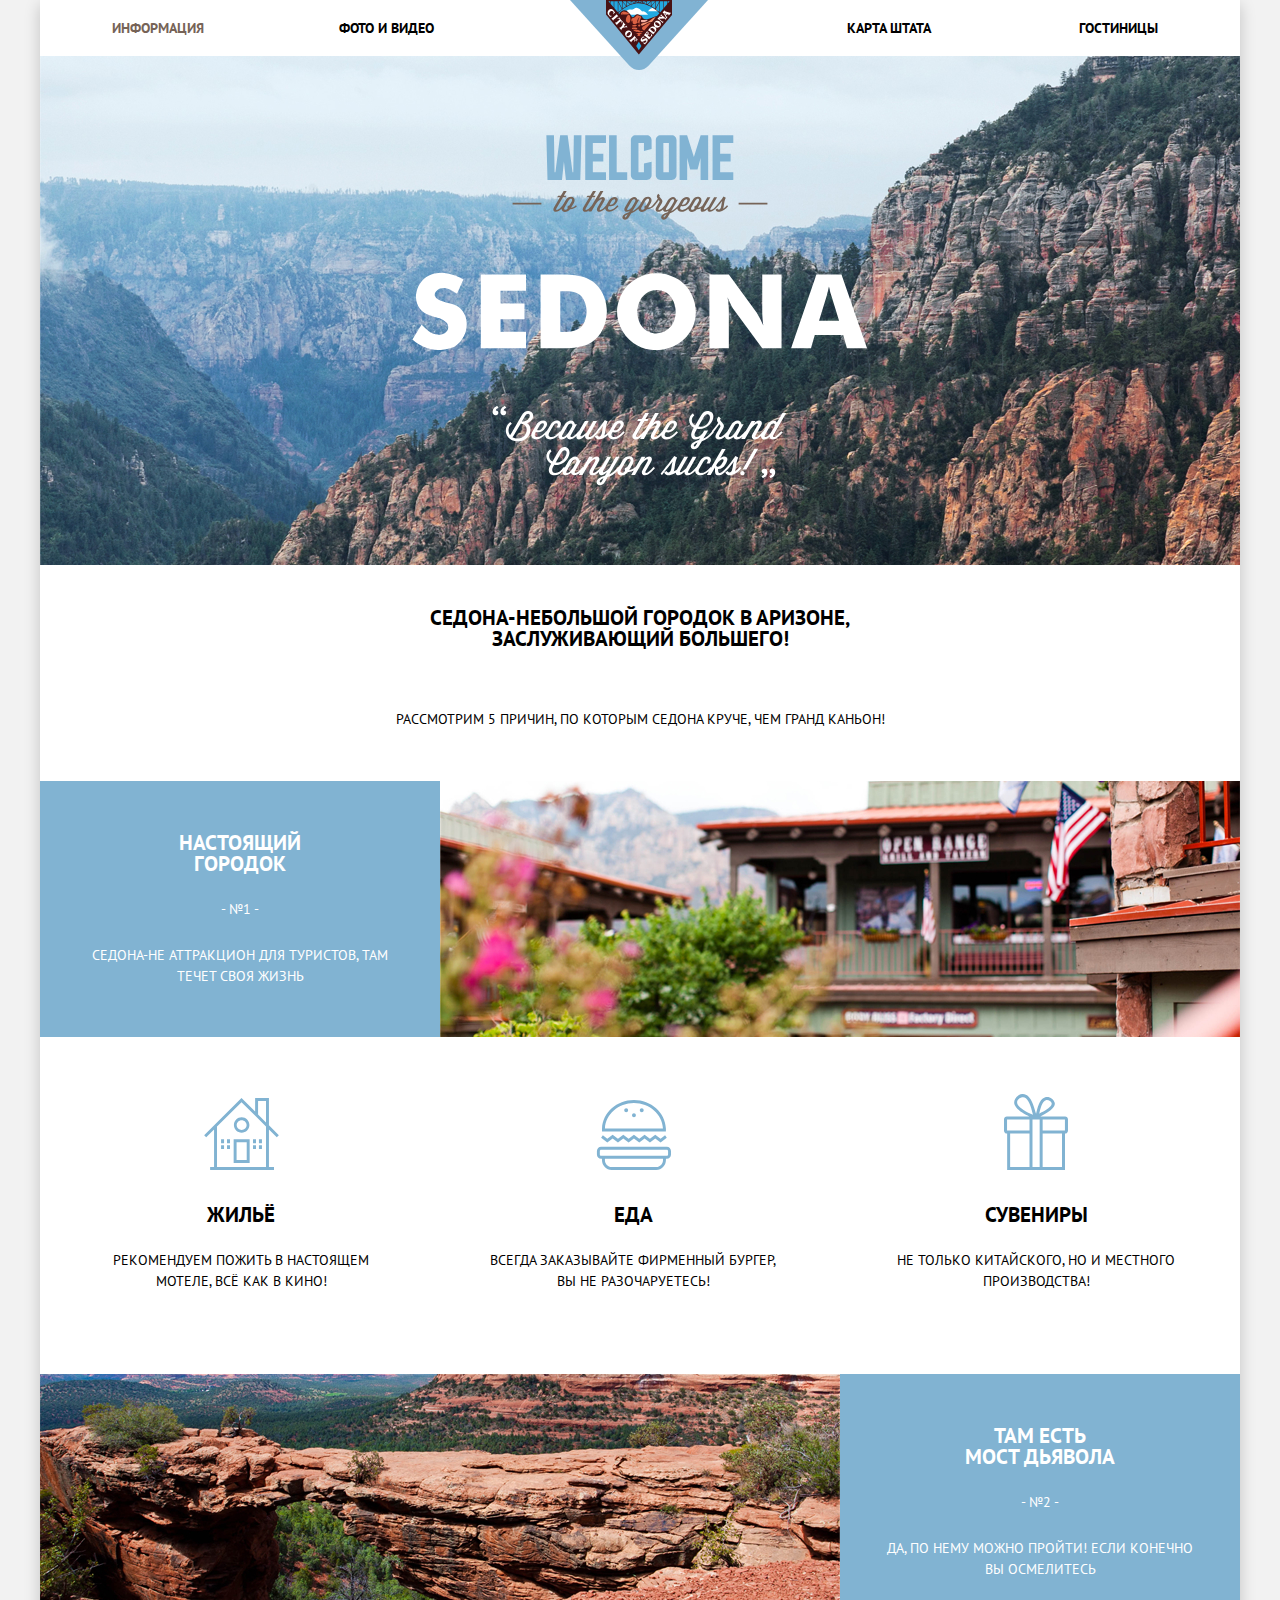
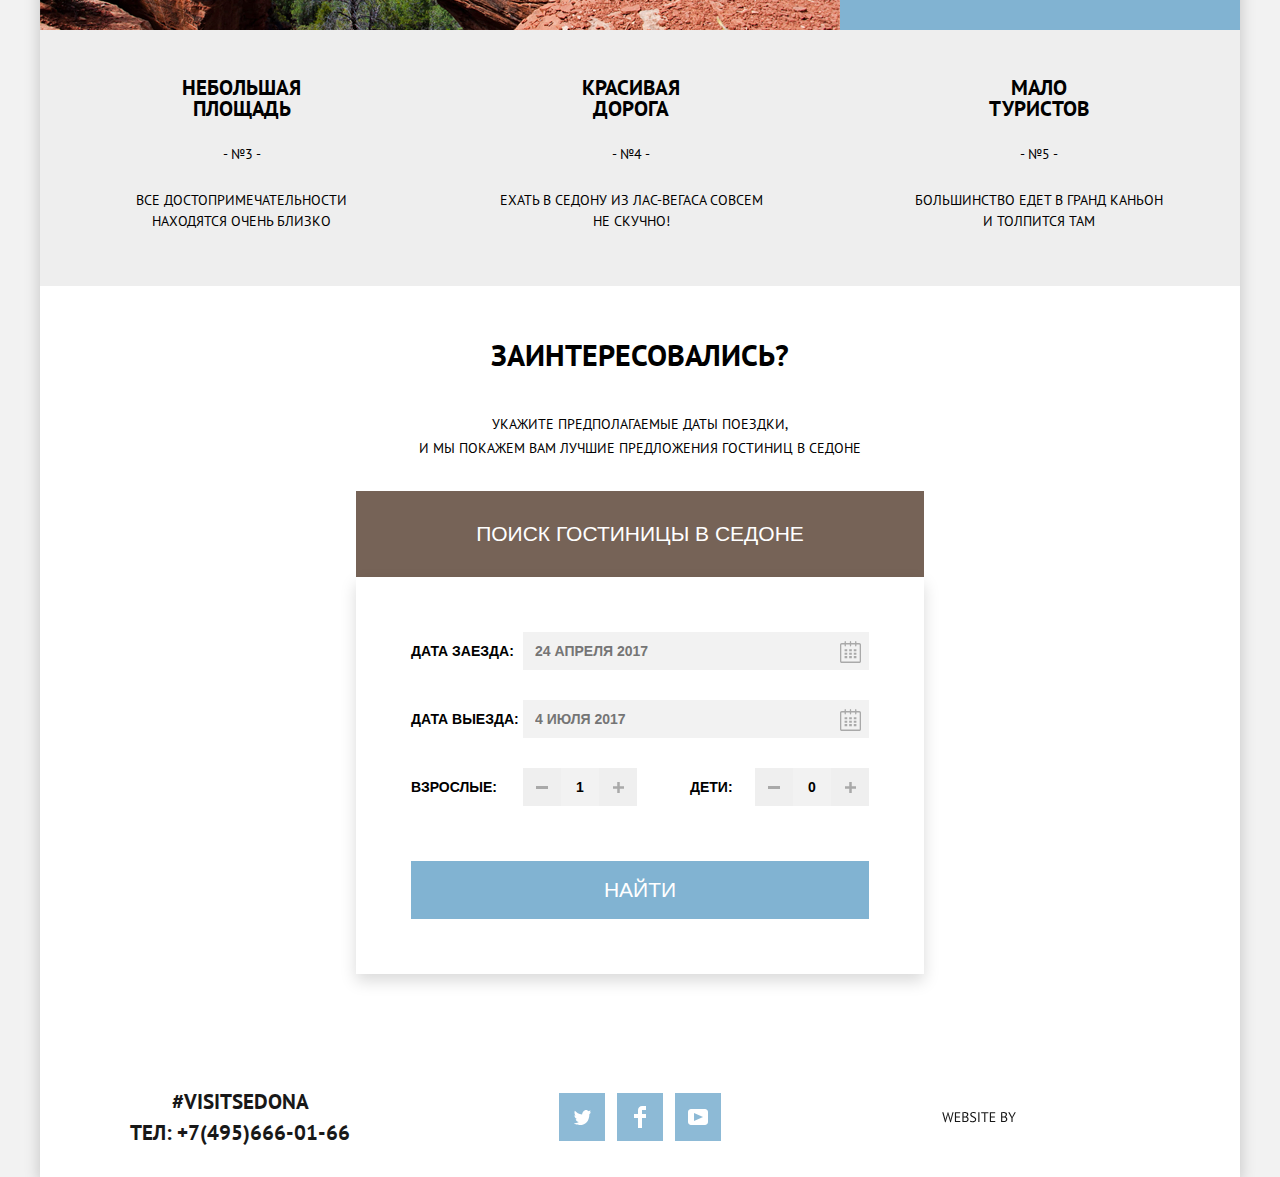
==== commit 896c99f8: "Декоративные элементы на внутренней странице" ====
--- a/index.html
+++ b/index.html
@@ -14,9 +14,7 @@
         <!--Шапка сайта-->
         <header class="main_header">
             <nav class="main_navigation">
-                <div class="main_header_logo">
-                    <a class="logo" href="#"><img src="img/logo.svg" width="138" height="70" alt="Логотип Седона" /></a>
-                </div>
+                <a class="logo" href="#"><img src="img/logo.svg" width="138" height="70" alt="Логотип Седона" /></a>
                 <div class="navigation_list">
                     <a href="#" class="navigation_item item_active">ИНФОРМАЦИЯ</a>
                     <a href="#" class="navigation_item">ФОТО И ВИДЕО</a>
@@ -127,43 +125,44 @@
             </div>
             <!--Форма поиска отеля-->
             <section class="hotels">
-             <div class="wrapper"><input type="checkbox" checked id="callback">
-        <label class="btn_searsh" for="callback">ПОИСК ГОСТИНИЦЫ В СЕДОНЕ</label>
-        <form action="https://jsonplaceholder.typicode.com/posts" method="POST" class="popup">
-            <label class="date_of_arrival">
-                <span>ДАТА ЗАЕЗДА:</span>
-                <div class="input_date"><input type="text" name="ДАТА ЗАЕЗДА:" class="date" placeholder="24 АПРЕЛЯ 2017">
-                    <button class="calendar"></button>
-                </div>
-            </label>
-            <label class="date_of_departure">
-                <span>ДАТА ВЫЕЗДА:</span>
-                <div class="input_date">
-                    <input type="text" name="ДАТА ВЫЕЗДА:" class="date" placeholder="4 ИЮЛЯ 2017">
-                    <button class="calendar"></button>
-                </div>
-            </label>
-            <div class="guests">
-                <label class="mature">
-                    <span>ВЗРОСЛЫЕ:</span>
-                    <div class="quantity_inner">
-                        <button class="bt_minus"></button>
-                        <input type="text" name="ВЗРОСЛЫЕ:" class="quantity" value="1" data-max-count="20">
-                        <button class="bt_plus"></button>
-                    </div>
-                </label>
-                <label class="children">
-                    <span>ДЕТИ:</span>
-                    <div class="quantity_inner">
-                        <button class="bt_minus"></button>
-                        <input type="text" name="ДЕТИ:" class="quantity" value="0" data-max-count="20">
-                        <button class="bt_plus"></button>
-                    </div>
-                </label>
-            </div>
-            <label><button class="submit">НАЙТИ</button></label>
-            <label class="close" for="callback"></label>
-        </form></div>
+                <div class="wrapper"><input type="checkbox" checked id="callback">
+                    <label class="btn_searsh" for="callback">ПОИСК ГОСТИНИЦЫ В СЕДОНЕ</label>
+                    <form action="https://jsonplaceholder.typicode.com/posts" method="POST" class="popup">
+                        <label class="date_of_arrival">
+                            <span>ДАТА ЗАЕЗДА:</span>
+                            <div class="input_date"><input type="text" name="ДАТА ЗАЕЗДА:" class="date" placeholder="24 АПРЕЛЯ 2017">
+                                <button class="calendar"></button>
+                            </div>
+                        </label>
+                        <label class="date_of_departure">
+                            <span>ДАТА ВЫЕЗДА:</span>
+                            <div class="input_date">
+                                <input type="text" name="ДАТА ВЫЕЗДА:" class="date" placeholder="4 ИЮЛЯ 2017">
+                                <button class="calendar"></button>
+                            </div>
+                        </label>
+                        <div class="guests">
+                            <label class="mature">
+                                <span>ВЗРОСЛЫЕ:</span>
+                                <div class="quantity_inner">
+                                    <button class="bt_minus"></button>
+                                    <input type="text" name="ВЗРОСЛЫЕ:" class="quantity" value="1" data-max-count="20">
+                                    <button class="bt_plus"></button>
+                                </div>
+                            </label>
+                            <label class="children">
+                                <span>ДЕТИ:</span>
+                                <div class="quantity_inner">
+                                    <button class="bt_minus"></button>
+                                    <input type="text" name="ДЕТИ:" class="quantity" value="0" data-max-count="20">
+                                    <button class="bt_plus"></button>
+                                </div>
+                            </label>
+                        </div>
+                        <label><button class="submit">НАЙТИ</button></label>
+                        <label class="close" for="callback"></label>
+                    </form>
+                </div>
 
             </section>
             <!--Карта проезда-->
--- a/css/style.css
+++ b/css/style.css
@@ -74,6 +74,7 @@
 }
 
 .main_header {
+    width: inherit;
     height: 56px;
 
 }
@@ -84,7 +85,8 @@
 
 }
 
-.main_header_logo {
+.logo {
+    width: 138px;
     margin-left: -70px;
     top: 0;
     display: inline-flex;
@@ -92,14 +94,20 @@
 
 }
 
+.main_header_logo {
+    width: 138px;
+    background-color: var(--basic-white);
+}
+
 .navigation_list {
+
     display: flex;
     flex-wrap: wrap;
 
 }
 
 .navigation_item {
-    width: 25%;
+    width: 227px;
     padding: 18px 0;
 
 }
@@ -110,16 +118,19 @@
 }
 
 .navigation_item:nth-child(4n-2) {
+
     text-align-last: left;
 
 }
 
 .navigation_item:nth-child(4n-1) {
+    margin-left: 138px;
     text-align-last: right;
 
 }
 
 .navigation_item:nth-child(4n) {
+
     text-align-last: right;
 
 }
@@ -462,9 +473,11 @@
 * {
     box-sizing: inherit;
 }
-.hotels{
+
+.hotels {
     height: 86px;
 }
+
 .wrapper {
     width: 568px;
     height: 481px;
@@ -686,16 +699,18 @@
 }
 
 .submit:hover {
-    background-color: rgba(102,158,192,1);
-
-}
+    background-color: rgba(102, 158, 192, 1);
+
+}
+
 .submit:active {
-    background-color: rgba(84,150,189,1);
-    color: rgba(255,255,255,0.3);
-
-
-
-}
+    background-color: rgba(84, 150, 189, 1);
+    color: rgba(255, 255, 255, 0.3);
+
+
+
+}
+
 #callback {
     display: none;
 }
@@ -710,6 +725,7 @@
 .conditions {
     width: 1200px;
     height: 217px;
+    padding: 26px 73px 32px 73px;
     color: var(--basic-white);
     background-image: url("../img/background1.jpg");
 
@@ -717,19 +733,20 @@
 
 .conditions_wrapper {
     height: 157px;
-    padding: 26px 73px 32px;
 
 }
 
 .conditions_infrastructure {
     height: inherit;
     display: grid;
-    grid-template-columns: 255px 1fr 230px;
+    grid-template-columns: 255px 1fr 317px;
+
 
 }
 
 .condition_list {
     display: flex;
+
 
 }
 
@@ -740,13 +757,14 @@
 
 /*Checkbox*/
 .condition_item {
+
     display: flex;
     position: relative;
 
 }
 
 .conditions_box {
-    height: 110px;
+    height: 135px;
     padding-top: 24px;
     padding-right: 120px;
     display: flex;
@@ -755,14 +773,14 @@
 }
 
 .checkbox_input {
-    -webkit-appearance: none;
+    --webkit-appearance: none;
     appearance: none;
-    position: absolute;
+
 
 }
 
 .checkbox_label {
-    padding-left: 38px;
+    padding-left: 40px;
     color: var(--basic-white);
     font-size: 14px;
     cursor: pointer;
@@ -770,40 +788,45 @@
 }
 
 .checkbox_label:before {
-    width: 20px;
-    height: 20px;
+    width: 23px;
+    height: 23px;
     top: 0;
     left: 0;
     display: block;
     position: absolute;
     content: "";
-    z-index: 1;
-    border: 2px solid var(--basic-white);
-    border-radius: 4px;
-    background-color: transparent;
+
 
 }
 
 .checkbox_label:after {
-    width: 23px;
-    height: 18px;
-    bottom: 1px;
-    left: 4px;
+    width: 27px;
+    height: 23px;
+    top: 0;
+    left: 0;
     position: absolute;
     z-index: 2;
-    display: block;
     content: "";
-    background-image: url("../img/check.svg");
-    background-size: 23px 18px;
-    opacity: 0;
+    background-size: 27px 23px;
+    background-repeat: no-repeat;
+    background-image: url("../img/checkbox-off.svg");
+
 
 }
 
 .checkbox_input:checked + .checkbox_label:after {
+    margin-left: 2px;
+    background-image: url("../img/checkbox-on.svg");
     opacity: 1;
 
 }
 
+.cost {
+    display: flex;
+    flex-direction: column;
+
+}
+
 .cost_title {
     display: flex;
 
@@ -815,7 +838,7 @@
 }
 
 .cost_view {
-    width: 224px;
+    width: 317px;
     height: 32px;
     margin-top: 10px;
     display: grid;
@@ -841,46 +864,121 @@
 
 }
 
-.cost_range {
-    width: 230px;
-    padding-bottom: 27px;
-
-}
-
-#fader {
-    width: 220px;
-    height: 2px;
+.price_selection {
     position: relative;
+    pointer-events: none;
+
+}
+
+.price_selection input[type="range"] {
+    width: 317px;
+    height: 1px;
+    margin-top: 20px;
+    padding: 0;
+    display: block;
+    -webkit-appearance: none;
+    height: 1px;
+    outline: none;
+
+}
+
+.price_selection input[type="range"]:last-child {
+    height: 1px;
+    margin: 0;
+    padding: 0;
+    display: block;
+    -webkit-appearance: none;
+
+}
+
+input[type=range]::-webkit-slider-thumb {
+    pointer-events: all;
     -webkit-appearance: none;
     appearance: none;
-    outline: none;
-    background: var(--basic-white);
-
-}
-
-#fader::-webkit-slider-thumb {
     width: 20px;
     height: 20px;
+    background-repeat: no-repeat;
+    background-size: 19px;
+    background-position: center;
+    background-image: url(../img/filter-button.svg);
+    cursor: pointer;
+
+}
+
+input[type=range]::-webkit-slider-thumb:hover {
+    pointer-events: all;
     -webkit-appearance: none;
     appearance: none;
-    border-radius: 50%;
-    background: var(--basic-white);
-    background-image: url("../img/filter-button.svg");
-
-}
-
-#fader::-webkit-slider-thumb:hover {
     width: 25px;
     height: 25px;
-    -webkit-appearance: none;
+    background-repeat: no-repeat;
+    background-size: 24px;
+    background-position: center;
+    background-image: url(../img/filter-button2.svg);
+    cursor: pointer;
+
+}
+
+input[type="range"]::-ms-thumb {
+    pointer-events: all;
     appearance: none;
-    border-radius: 50%;
-    background: var(--basic-white);
-    background-image: url("../img/filter-button2.png");
+    width: 20px;
+    height: 20px;
+    background-repeat: no-repeat;
+    background-size: 19px;
+    background-position: center;
+    background-image: url(../img/filter-button.svg);
+    cursor: pointer;
+
+}
+
+input[type="range"]::-ms-thumb:hover {
+    pointer-events: all;
+    appearance: none;
+    width: 25px;
+    height: 25px;
+    background-repeat: no-repeat;
+    background-size: 24px;
+    background-position: center;
+    background-image: url(../img/filter-button2.svg);
+    cursor: pointer;
+
+}
+
+input[type="range"]::-moz-range-thumb {
+    pointer-events: all;
+    appearance: none;
+    width: 20px;
+    height: 20px;
+    background-repeat: no-repeat;
+    background-size: 19px;
+    background-position: center;
+    background-image: url(../img/filter-button.svg);
+    cursor: pointer;
+
+}
+
+input[type="range"]::-moz-range-thumb:hover {
+    pointer-events: all;
+    appearance: none;
+    width: 25px;
+    height: 25px;
+    background-repeat: no-repeat;
+    background-size: 24px;
+    background-position: center;
+    background-image: url(../img/filter-button.svg);
+    cursor: pointer;
+
+}
+
+input[type=range]::-webkit-slider-runnable-track {
+    color: rgba(255,255,255,0.3);
+
 
 }
 
 .show_hotels {
+    padding-top: 33px;
     display: flex;
     justify-content: center;
 
@@ -894,6 +992,7 @@
     justify-content: center;
     color: var(--basic-white);
     font-weight: 400;
+    background-color: transparent;
     border-width: 2px;
     border-style: solid;
     border-color: var(--basic-white);
@@ -997,7 +1096,7 @@
 .arrow_up {
     width: 11px;
     height: 11px;
-    padding-right: 12px;
+    padding-right: 18px;
     background-image: url("../img/arrows/arrow_up.svg");
     background-repeat: no-repeat;
     cursor: pointer;
@@ -1016,7 +1115,7 @@
 .arrow_up:hover {
     width: 11px;
     height: 11px;
-    padding-right: 12px;
+    padding-right: 18px;
     background-image: url("../img/arrows/arrow_up_hover.svg");
     background-repeat: no-repeat;
     cursor: pointer;
@@ -1026,7 +1125,7 @@
 .arrow_up:active {
     width: 11px;
     height: 11px;
-    padding-right: 12px;
+    padding-right: 18px;
     background-image: url("../img/arrows/arrow_up_active.svg");
     background-repeat: no-repeat;
     cursor: pointer;
@@ -1036,7 +1135,7 @@
 .arrow_up:focus {
     width: 11px;
     height: 11px;
-    padding-right: 12px;
+    padding-right: 18px;
     background-image: url("../img/arrows/arrow_up_active.svg");
     background-repeat: no-repeat;
     cursor: pointer;
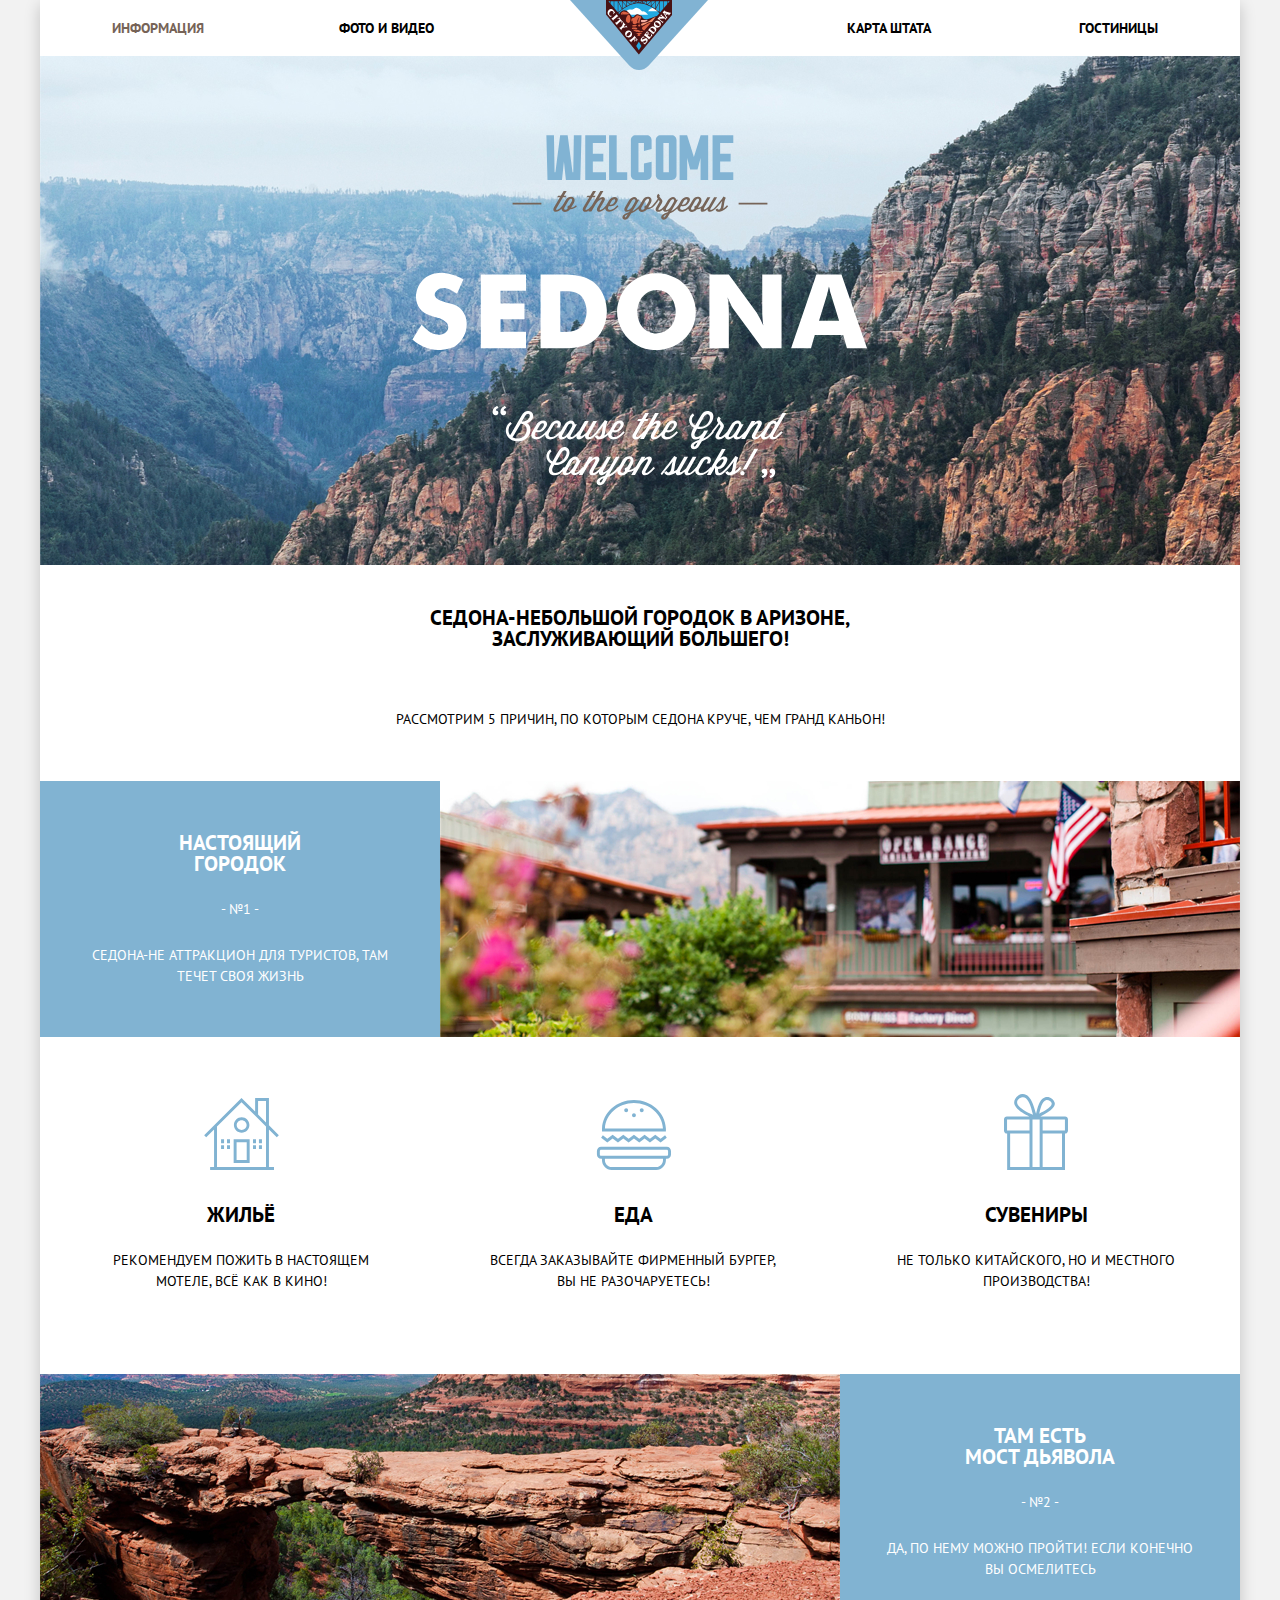
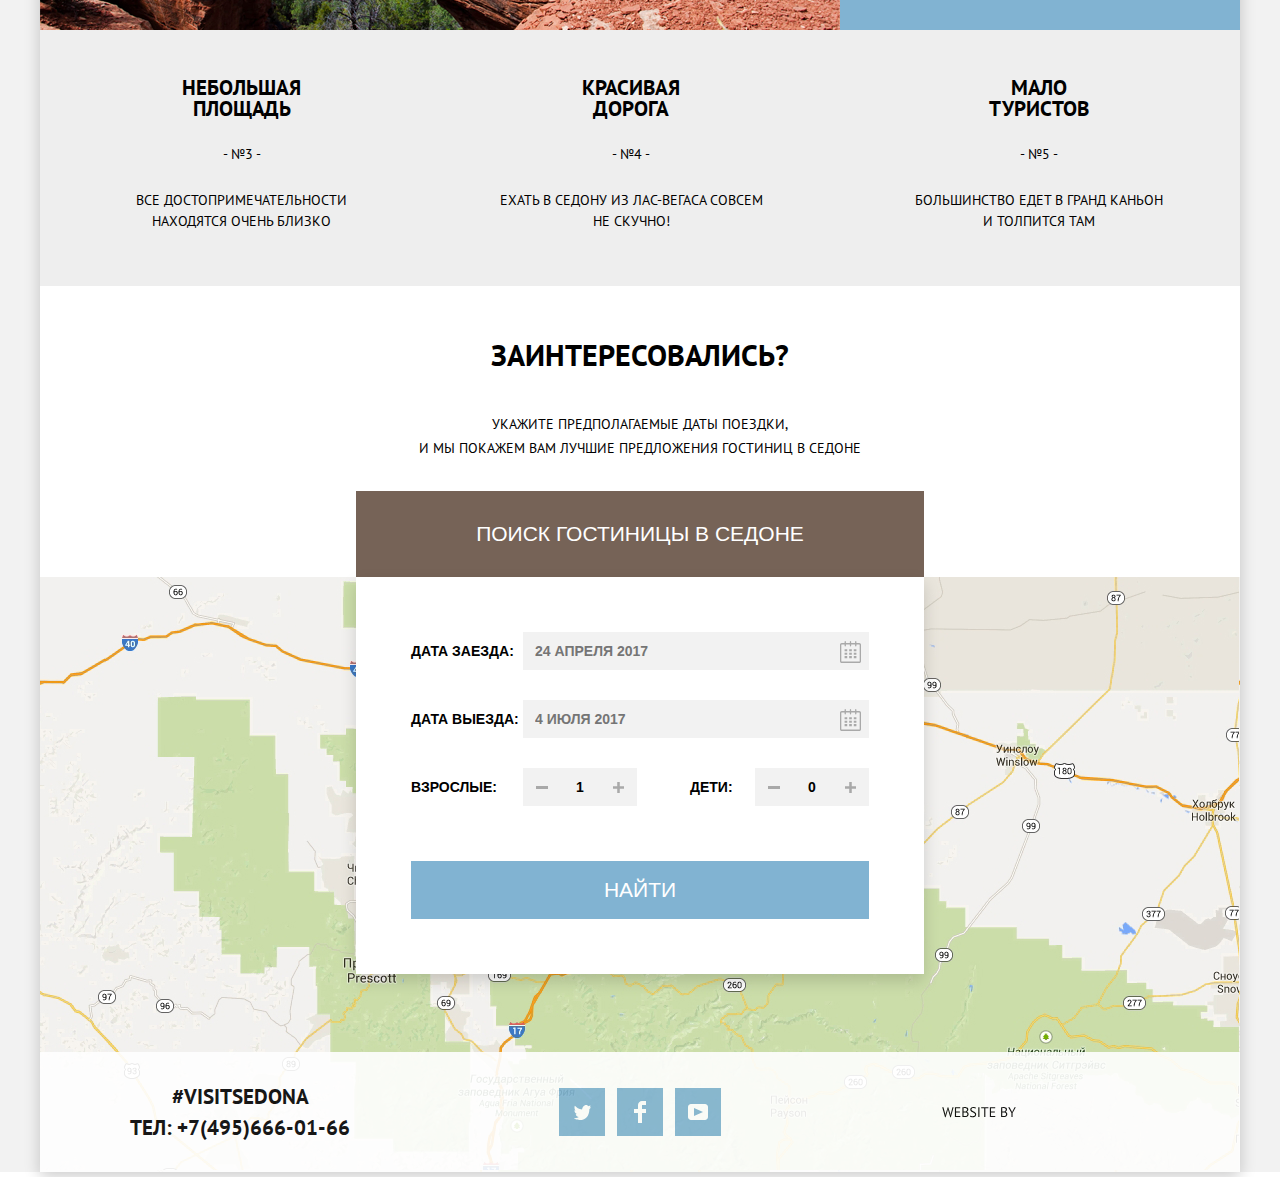
==== commit e37bda46: "Доступная разметка главной страницы" ====
--- a/index.html
+++ b/index.html
@@ -125,37 +125,37 @@
             </div>
             <!--Форма поиска отеля-->
             <section class="hotels">
-                <div class="wrapper"><input type="checkbox" checked id="callback">
-                    <label class="btn_searsh" for="callback">ПОИСК ГОСТИНИЦЫ В СЕДОНЕ</label>
-                    <form action="https://jsonplaceholder.typicode.com/posts" method="POST" class="popup">
+                <div class="wrapper">
+                    <a href="#popup" class="btn_searsh btn_close" >ПОИСК ГОСТИНИЦЫ В СЕДОНЕ</a>
+                    <form action="https://jsonplaceholder.typicode.com/posts" method="POST" id="popup" class="popup" >
                         <label class="date_of_arrival">
                             <span>ДАТА ЗАЕЗДА:</span>
                             <div class="input_date"><input type="text" name="ДАТА ЗАЕЗДА:" class="date" placeholder="24 АПРЕЛЯ 2017">
-                                <button class="calendar"></button>
+                                <button type="button" class="calendar"></button>
                             </div>
                         </label>
                         <label class="date_of_departure">
                             <span>ДАТА ВЫЕЗДА:</span>
                             <div class="input_date">
                                 <input type="text" name="ДАТА ВЫЕЗДА:" class="date" placeholder="4 ИЮЛЯ 2017">
-                                <button class="calendar"></button>
+                                <button type="button" class="calendar"></button>
                             </div>
                         </label>
                         <div class="guests">
                             <label class="mature">
                                 <span>ВЗРОСЛЫЕ:</span>
                                 <div class="quantity_inner">
-                                    <button class="bt_minus"></button>
+                                    <span class="bt_minus"></span>
                                     <input type="text" name="ВЗРОСЛЫЕ:" class="quantity" value="1" data-max-count="20">
-                                    <button class="bt_plus"></button>
+                                    <span class="bt_plus"></span>
                                 </div>
                             </label>
                             <label class="children">
                                 <span>ДЕТИ:</span>
                                 <div class="quantity_inner">
-                                    <button class="bt_minus"></button>
+                                    <span class="bt_minus"></span>
                                     <input type="text" name="ДЕТИ:" class="quantity" value="0" data-max-count="20">
-                                    <button class="bt_plus"></button>
+                                    <span class="bt_plus"></span>
                                 </div>
                             </label>
                         </div>
@@ -163,10 +163,9 @@
                         <label class="close" for="callback"></label>
                     </form>
                 </div>
-
             </section>
             <!--Карта проезда-->
-            <figure class="map">
+            <figure  id="#map" class="map">
                 <iframe src="https://www.google.com/maps/embed?pb=!1m18!1m12!1m3!1d52384.519357695935!2d-111.83218921830571!3d34.85541170327709!2m3!1f0!2f0!3f0!3m2!1i1024!2i768!4f13.1!3m3!1m2!1s0x872da132f942b00d%3A0x5548c523fa6c8efd!2z0KHQtdC00L7QvdCwLCDQkNGA0LjQt9C-0L3QsCA4NjMzNiwg0KHQqNCQ!5e0!3m2!1sru!2sru!4v1602139940800!5m2!1sru!2sru" width="1200" height="594" frameborder="0" style="border: 0" allowfullscreen="" aria-hidden="false" tabindex="0"></iframe>
             </figure>
         </main>
@@ -204,4 +203,7 @@
             </div>
         </footer>
     </div>
-</body></html>
+    <script src="js/script.js"></script>
+</body>
+
+</html>
--- a/css/style.css
+++ b/css/style.css
@@ -66,8 +66,11 @@
     width: 1200px;
     margin: 0 auto;
     display: grid;
+    grid-template-rows: -webkit-min-content 1fr -webkit-min-content;
     grid-template-rows: min-content 1fr min-content;
+    -ms-flex-line-pack: start;
     align-content: start;
+    -webkit-box-shadow: 0 5px 15px 0px rgba(0, 1, 1, 0.2);
     box-shadow: 0 5px 15px 0px rgba(0, 1, 1, 0.2);
     background: var(--basic-white);
 
@@ -89,6 +92,8 @@
     width: 138px;
     margin-left: -70px;
     top: 0;
+    display: -webkit-inline-box;
+    display: -ms-inline-flexbox;
     display: inline-flex;
     position: absolute;
 
@@ -101,7 +106,12 @@
 
 .navigation_list {
 
-    display: flex;
+    display: -webkit-box;
+
+    display: -ms-flexbox;
+
+    display: flex;
+    -ms-flex-wrap: wrap;
     flex-wrap: wrap;
 
 }
@@ -155,7 +165,11 @@
     width: 1200px;
     height: 509px;
     display: grid;
-    align-items: center;
+    -webkit-box-align: center;
+    -ms-flex-align: center;
+    align-items: center;
+    -webkit-box-pack: center;
+    -ms-flex-pack: center;
     justify-content: center;
     background-image: url("../img/background_photo.jpg");
     background-position: center;
@@ -174,8 +188,15 @@
     height: 272px;
     margin-top: -56px;
     position: absolute;
-    display: flex;
+    display: -webkit-box;
+    display: -ms-flexbox;
+    display: flex;
+    -webkit-box-orient: vertical;
+    -webkit-box-direction: normal;
+    -ms-flex-direction: column;
     flex-direction: column;
+    -webkit-box-pack: justify;
+    -ms-flex-pack: justify;
     justify-content: space-between;
     background-image: url("../img/group-1.svg");
 
@@ -194,8 +215,14 @@
 }
 
 .features_blue {
-    display: flex;
-    align-items: center;
+    display: -webkit-box;
+    display: -ms-flexbox;
+    display: flex;
+    -webkit-box-align: center;
+    -ms-flex-align: center;
+    align-items: center;
+    -webkit-box-pack: center;
+    -ms-flex-pack: center;
     justify-content: center;
     color: var(--basic-white);
     background-color: var(--basic-light-blue);
@@ -204,9 +231,18 @@
 
 .features_blue_item {
     margin: 0;
-    display: flex;
+    display: -webkit-box;
+    display: -ms-flexbox;
+    display: flex;
+    -webkit-box-orient: vertical;
+    -webkit-box-direction: normal;
+    -ms-flex-direction: column;
     flex-direction: column;
+    -webkit-box-flex: 1;
+    -ms-flex-positive: 1;
     flex-grow: 1;
+    -webkit-box-align: center;
+    -ms-flex-align: center;
     align-items: center;
 
 }
@@ -225,7 +261,11 @@
 .services_list {
     margin: 0;
     padding: 0;
-    display: flex;
+    display: -webkit-box;
+    display: -ms-flexbox;
+    display: flex;
+    -webkit-box-pack: justify;
+    -ms-flex-pack: justify;
     justify-content: space-between;
     list-style: none;
 
@@ -271,7 +311,12 @@
 
 .title2 {
     height: 205px;
-    display: flex;
+    display: -webkit-box;
+    display: -ms-flexbox;
+    display: flex;
+    -webkit-box-orient: vertical;
+    -webkit-box-direction: normal;
+    -ms-flex-direction: column;
     flex-direction: column;
 
 }
@@ -290,7 +335,9 @@
 
 .map {
     margin: 0;
-    ;
+    width: 1200px;
+    height: 595px;
+    background-image: url("../img/map.jpg");
 
 }
 
@@ -319,9 +366,18 @@
 
 .contacts {
     margin: 0;
-    display: flex;
+    display: -webkit-box;
+    display: -ms-flexbox;
+    display: flex;
+    -webkit-box-orient: vertical;
+    -webkit-box-direction: normal;
+    -ms-flex-direction: column;
     flex-direction: column;
-    align-items: center;
+    -webkit-box-align: center;
+    -ms-flex-align: center;
+    align-items: center;
+    -webkit-box-pack: center;
+    -ms-flex-pack: center;
     justify-content: center;
     font-size: 21px;
 
@@ -334,16 +390,28 @@
 }
 
 .social {
-    display: flex;
+    display: -webkit-box;
+    display: -ms-flexbox;
+    display: flex;
+    -webkit-box-pack: center;
+    -ms-flex-pack: center;
     justify-content: center;
+    -webkit-box-align: center;
+    -ms-flex-align: center;
     align-items: center;
 
 }
 
 .social_menu {
     padding: 0;
-    display: flex;
-    align-items: center;
+    display: -webkit-box;
+    display: -ms-flexbox;
+    display: flex;
+    -webkit-box-align: center;
+    -ms-flex-align: center;
+    align-items: center;
+    -webkit-box-pack: center;
+    -ms-flex-pack: center;
     justify-content: center;
     list-style: none;
 
@@ -353,6 +421,8 @@
     width: 46px;
     height: 48px;
     margin: 0 6px;
+    display: -webkit-box;
+    display: -ms-flexbox;
     display: flex;
 
 }
@@ -360,8 +430,14 @@
 .social_link {
     width: inherit;
     height: inherit;
-    display: flex;
-    align-items: center;
+    display: -webkit-box;
+    display: -ms-flexbox;
+    display: flex;
+    -webkit-box-align: center;
+    -ms-flex-align: center;
+    align-items: center;
+    -webkit-box-pack: center;
+    -ms-flex-pack: center;
     justify-content: center;
     background: var(--basic-light-blue);
 
@@ -437,8 +513,14 @@
 }
 
 .link {
-    display: flex;
-    align-items: center;
+    display: -webkit-box;
+    display: -ms-flexbox;
+    display: flex;
+    -webkit-box-align: center;
+    -ms-flex-align: center;
+    align-items: center;
+    -webkit-box-pack: center;
+    -ms-flex-pack: center;
     justify-content: center;
 
 }
@@ -467,10 +549,12 @@
 /** CSS ДЛЯ ФОРМЫ ПОИСКА*/
 
 html {
+    -webkit-box-sizing: border-box;
     box-sizing: border-box;
 }
 
 * {
+    -webkit-box-sizing: inherit;
     box-sizing: inherit;
 }
 
@@ -502,6 +586,7 @@
     letter-spacing: 0px;
     text-align: center;
     cursor: pointer;
+    -webkit-transition: .3s all;
     transition: .3s all;
 }
 
@@ -513,46 +598,71 @@
 .btn_searsh:active {
     background-color: rgba(80, 62, 51, 1);
     color: rgba(255, 255, 255, 0.3);
-}
+
+}
+
 
 .popup {
-    display: block;
-    width: 568px;
+    width: 100%;
     text-transform: uppercase;
     font-family: sans-serif;
     font-size: 14px;
     font-weight: 700;
-    color: black;
-    position: absolute;
-    top: -999px;
+    -webkit-transition: .5s all linear;
     transition: .5s all linear;
     background-color: rgba(255, 255, 255, 1);
+    -webkit-box-shadow: 0px 7px 15px rgba(0, 1, 1, 0.15);
     box-shadow: 0px 7px 15px rgba(0, 1, 1, 0.15);
-}
-
-.popup input {
-    border: 0;
+    opacity: 1;
+    visibility: visible;
+
+}
+
+.popup input{
+    border: none;
     outline: none;
+}
+
+.popup.open {
+    opacity: 0;
+    visibility: hidden;
+
 }
 
 .date_of_arrival {
     padding: 55px 55px 0;
-    display: flex;
-    align-items: center;
+    display: -webkit-box;
+    display: -ms-flexbox;
+    display: flex;
+    -webkit-box-align: center;
+    -ms-flex-align: center;
+    align-items: center;
+    -webkit-box-pack: justify;
+    -ms-flex-pack: justify;
     justify-content: space-between;
 
 }
 
 .date_of_departure {
     padding: 30px 55px 0;
-    display: flex;
-    align-items: center;
+    display: -webkit-box;
+    display: -ms-flexbox;
+    display: flex;
+    -webkit-box-align: center;
+    -ms-flex-align: center;
+    align-items: center;
+    -webkit-box-pack: justify;
+    -ms-flex-pack: justify;
     justify-content: space-between;
 
 }
 
 .input_date {
-    display: flex;
+    display: -webkit-box;
+    display: -ms-flexbox;
+    display: flex;
+    -webkit-box-pack: end;
+    -ms-flex-pack: end;
     justify-content: flex-end;
     color: rgba(242, 242, 242, 1);
 
@@ -613,7 +723,11 @@
 
 .guests {
     padding: 30px 55px 0;
-    display: flex;
+    display: -webkit-box;
+    display: -ms-flexbox;
+    display: flex;
+    -webkit-box-pack: justify;
+    -ms-flex-pack: justify;
     justify-content: space-between;
 
 }
@@ -628,23 +742,40 @@
 }
 
 .quantity_inner {
-    display: flex;
+    display: -webkit-box;
+    display: -ms-flexbox;
+    display: flex;
+
 
 }
 
 .mature {
     width: 226px;
-    display: flex;
-    align-items: center;
+    display: -webkit-box;
+    display: -ms-flexbox;
+    display: flex;
+    -webkit-box-align: center;
+    -ms-flex-align: center;
+    align-items: center;
+    -webkit-box-pack: justify;
+    -ms-flex-pack: justify;
     justify-content: space-between;
 
 }
 
 .children {
     padding-left: 53px;
+    -webkit-box-flex: 1;
+    -ms-flex-positive: 1;
     flex-grow: 1;
-    display: flex;
-    align-items: center;
+    display: -webkit-box;
+    display: -ms-flexbox;
+    display: flex;
+    -webkit-box-align: center;
+    -ms-flex-align: center;
+    align-items: center;
+    -webkit-box-pack: justify;
+    -ms-flex-pack: justify;
     justify-content: space-between;
 
 }
@@ -653,6 +784,7 @@
     width: 38px;
     height: 38px;
     border: none;
+    background-color: var(--basic-light-gray);
     background-image: url("../img/minus.svg");
     background-position: center;
     background-repeat: no-repeat;
@@ -664,6 +796,7 @@
     width: 38px;
     height: 38px;
     border: none;
+    background-color: var(--basic-light-gray);
     background-image: url("../img/plus.svg");
     background-position: center;
     background-repeat: no-repeat;
@@ -707,17 +840,8 @@
     background-color: rgba(84, 150, 189, 1);
     color: rgba(255, 255, 255, 0.3);
 
-
-
-}
-
-#callback {
-    display: none;
-}
-
-#callback:checked ~ .popup {
-    top: 86px;
-}
+}
+
 
 
 /* Страница каталога */
@@ -741,23 +865,24 @@
     display: grid;
     grid-template-columns: 255px 1fr 317px;
 
-
-}
-
-.condition_list {
-    display: flex;
-
-
-}
-
-.condition_list h3 {
-    display: flex;
+}
+
+.cost_title {
+    font-weight: 700;
 
 }
 
 /*Checkbox*/
+
+fieldset {
+    padding: 0;
+    border: 0 none;
+
+}
+
 .condition_item {
-
+    display: -webkit-box;
+    display: -ms-flexbox;
     display: flex;
     position: relative;
 
@@ -767,15 +892,24 @@
     height: 135px;
     padding-top: 24px;
     padding-right: 120px;
-    display: flex;
+    display: -webkit-box;
+    display: -ms-flexbox;
+    display: flex;
+    -webkit-box-orient: vertical;
+    -webkit-box-direction: normal;
+    -ms-flex-direction: column;
     flex-direction: column;
-    justify-content: space-between
+    -webkit-box-pack: justify;
+    -ms-flex-pack: justify;
+    justify-content: space-between;
+
 }
 
 .checkbox_input {
     --webkit-appearance: none;
+    -webkit-appearance: none;
+    -moz-appearance: none;
     appearance: none;
-
 
 }
 
@@ -788,29 +922,28 @@
 }
 
 .checkbox_label:before {
+    content: "";
     width: 23px;
     height: 23px;
     top: 0;
     left: 0;
     display: block;
     position: absolute;
+
+
+}
+
+.checkbox_label:after {
     content: "";
-
-
-}
-
-.checkbox_label:after {
     width: 27px;
     height: 23px;
     top: 0;
     left: 0;
     position: absolute;
     z-index: 2;
-    content: "";
     background-size: 27px 23px;
     background-repeat: no-repeat;
     background-image: url("../img/checkbox-off.svg");
-
 
 }
 
@@ -822,18 +955,20 @@
 }
 
 .cost {
-    display: flex;
+    display: -webkit-box;
+    display: -ms-flexbox;
+    display: flex;
+    -webkit-box-orient: vertical;
+    -webkit-box-direction: normal;
+    -ms-flex-direction: column;
     flex-direction: column;
 
 }
 
-.cost_title {
-    display: flex;
-
-}
-
-.cost_title h3 {
-    margin: 0;
+.cost h3 {
+    display: -webkit-box;
+    display: -ms-flexbox;
+    display: flex;
 
 }
 
@@ -843,6 +978,8 @@
     margin-top: 10px;
     display: grid;
     grid-template-columns: 1fr 1fr;
+    -webkit-box-align: center;
+    -ms-flex-align: center;
     align-items: center;
     border-width: 2px;
     border-style: solid;
@@ -852,134 +989,91 @@
 }
 
 .min_cost {
+    width: 159px;
+    display: -webkit-box;
+    display: -ms-flexbox;
+    display: flex;
+    -webkit-box-pack: end;
+    -ms-flex-pack: end;
+    justify-content: flex-end;
     border-right: 2px solid var(--basic-white);
 
 }
 
+.max_cost {
+    display: -webkit-box;
+    display: -ms-flexbox;
+    display: flex;
+    -webkit-box-pack: end;
+    -ms-flex-pack: end;
+    justify-content: flex-end;
+
+}
+
 .cost_select {
+    width: 80px;
+    padding-left: 5px;
+    display: -webkit-box;
+    display: -ms-flexbox;
+    display: flex;
+    font-size: 14px;
+    color: var(--basic-white);
+    border: none;
+    background-color: transparent;
+
+}
+
+.price_selection {
+    width: 317px;
+    height: 40px;
+
+
+}
+
+.range_line {
     width: 100%;
-    height: 55px;
-    display: flex;
-    align-items: flex-end;
-
-}
-
-.price_selection {
+    height: 2px;
+    margin-top: 20px;
     position: relative;
-    pointer-events: none;
-
-}
-
-.price_selection input[type="range"] {
-    width: 317px;
-    height: 1px;
-    margin-top: 20px;
-    padding: 0;
-    display: block;
-    -webkit-appearance: none;
-    height: 1px;
-    outline: none;
-
-}
-
-.price_selection input[type="range"]:last-child {
-    height: 1px;
-    margin: 0;
-    padding: 0;
-    display: block;
-    -webkit-appearance: none;
-
-}
-
-input[type=range]::-webkit-slider-thumb {
-    pointer-events: all;
-    -webkit-appearance: none;
-    appearance: none;
-    width: 20px;
-    height: 20px;
-    background-repeat: no-repeat;
-    background-size: 19px;
-    background-position: center;
-    background-image: url(../img/filter-button.svg);
-    cursor: pointer;
-
-}
-
-input[type=range]::-webkit-slider-thumb:hover {
-    pointer-events: all;
-    -webkit-appearance: none;
-    appearance: none;
-    width: 25px;
-    height: 25px;
-    background-repeat: no-repeat;
-    background-size: 24px;
-    background-position: center;
-    background-image: url(../img/filter-button2.svg);
-    cursor: pointer;
-
-}
-
-input[type="range"]::-ms-thumb {
-    pointer-events: all;
-    appearance: none;
-    width: 20px;
-    height: 20px;
-    background-repeat: no-repeat;
-    background-size: 19px;
-    background-position: center;
-    background-image: url(../img/filter-button.svg);
-    cursor: pointer;
-
-}
-
-input[type="range"]::-ms-thumb:hover {
-    pointer-events: all;
-    appearance: none;
-    width: 25px;
-    height: 25px;
-    background-repeat: no-repeat;
-    background-size: 24px;
-    background-position: center;
-    background-image: url(../img/filter-button2.svg);
-    cursor: pointer;
-
-}
-
-input[type="range"]::-moz-range-thumb {
-    pointer-events: all;
-    appearance: none;
-    width: 20px;
-    height: 20px;
-    background-repeat: no-repeat;
-    background-size: 19px;
-    background-position: center;
-    background-image: url(../img/filter-button.svg);
-    cursor: pointer;
-
-}
-
-input[type="range"]::-moz-range-thumb:hover {
-    pointer-events: all;
-    appearance: none;
-    width: 25px;
-    height: 25px;
-    background-repeat: no-repeat;
-    background-size: 24px;
-    background-position: center;
-    background-image: url(../img/filter-button.svg);
-    cursor: pointer;
-
-}
-
-input[type=range]::-webkit-slider-runnable-track {
-    color: rgba(255,255,255,0.3);
-
+    background-position: center;
+    background-color: var(--basic-white);
+
+}
+
+.filter_button {
+    width: 19px;
+    height: 21px;
+    margin-top: -11px;
+    position: absolute;
+    background-repeat: no-repeat;
+    background-image: url("../img/filter-button.svg");
+
+}
+
+.filter_button:hover {
+    width: 23px;
+    height: 24px;
+    background-image: url("../img/filter-button2.svg");
+
+}
+
+.min {
+    margin-left: -160px;
+
+}
+
+.max {
+    margin-left: 100px;
 
 }
 
 .show_hotels {
-    padding-top: 33px;
-    display: flex;
+    padding-top: 15px;
+    display: -webkit-box;
+    display: -ms-flexbox;
+    display: flex;
+    -webkit-box-pack: center;
+    -ms-flex-pack: center;
     justify-content: center;
 
 }
@@ -987,8 +1081,14 @@
 .show_button {
     width: 133px;
     height: 32px;
-    display: flex;
-    align-items: center;
+    display: -webkit-box;
+    display: -ms-flexbox;
+    display: flex;
+    -webkit-box-align: center;
+    -ms-flex-align: center;
+    align-items: center;
+    -webkit-box-pack: center;
+    -ms-flex-pack: center;
     justify-content: center;
     color: var(--basic-white);
     font-weight: 400;
@@ -1010,18 +1110,26 @@
 
 .found_hotels {
     padding: 30px 73px;
+    display: -webkit-box;
+    display: -ms-flexbox;
     display: flex;
     border-width: 1px;
     border-style: solid;
-    border-color: #E5E5E5;
+    border-color: var(--basic-special);
     border-top: none;
 
 }
 
 .found_title {
     width: 135px;
+    height: -webkit-min-content;
+    height: -moz-min-content;
     height: min-content;
-    display: flex;
+    display: -webkit-box;
+    display: -ms-flexbox;
+    display: flex;
+    -webkit-box-align: center;
+    -ms-flex-align: center;
     align-items: center;
 
 }
@@ -1032,8 +1140,12 @@
 }
 
 .found_list {
+    height: -webkit-min-content;
+    height: -moz-min-content;
     height: min-content;
     margin-left: 30px;
+    display: -webkit-box;
+    display: -ms-flexbox;
     display: flex;
     line-height: 18px;
 
@@ -1055,8 +1167,14 @@
 
 .found_items {
     margin-left: 40px;
+    height: -webkit-min-content;
+    height: -moz-min-content;
     height: min-content;
-    display: flex;
+    display: -webkit-box;
+    display: -ms-flexbox;
+    display: flex;
+    -webkit-box-align: center;
+    -ms-flex-align: center;
     align-items: center;
 
 }
@@ -1086,9 +1204,17 @@
 }
 
 .scrolling {
-    display: flex;
+    display: -webkit-box;
+    display: -ms-flexbox;
+    display: flex;
+    -webkit-box-flex: 1;
+    -ms-flex-positive: 1;
     flex-grow: 1;
+    -webkit-box-align: end;
+    -ms-flex-align: end;
     align-items: flex-end;
+    -webkit-box-pack: end;
+    -ms-flex-pack: end;
     justify-content: flex-end;
 
 }
@@ -1171,6 +1297,8 @@
 
 .card_hotels {
     padding: 30px 73px;
+    display: -webkit-box;
+    display: -ms-flexbox;
     display: flex;
     border-width: 1px;
     border-style: solid;
@@ -1181,8 +1309,15 @@
 
 .card_list {
     margin-left: 30px;
-    display: flex;
+    display: -webkit-box;
+    display: -ms-flexbox;
+    display: flex;
+    -webkit-box-orient: vertical;
+    -webkit-box-direction: normal;
+    -ms-flex-direction: column;
     flex-direction: column;
+    -webkit-box-pack: justify;
+    -ms-flex-pack: justify;
     justify-content: space-between;
 
 }
@@ -1199,17 +1334,23 @@
 
 .card_hotels h2 {
     margin: 0;
+    display: -webkit-box;
+    display: -ms-flexbox;
     display: flex;
 
 }
 
 .card_hotels p {
     margin: 0;
+    display: -webkit-box;
+    display: -ms-flexbox;
     display: flex;
 
 }
 
 .card_list_item {
+    display: -webkit-box;
+    display: -ms-flexbox;
     display: flex;
 
 }
@@ -1228,8 +1369,14 @@
 .detailed_button {
     height: 27px;
     margin-top: 12px;
-    display: flex;
-    align-items: center;
+    display: -webkit-box;
+    display: -ms-flexbox;
+    display: flex;
+    -webkit-box-align: center;
+    -ms-flex-align: center;
+    align-items: center;
+    -webkit-box-pack: center;
+    -ms-flex-pack: center;
     justify-content: center;
     font-weight: 700;
     color: var(--basic-white);
@@ -1251,8 +1398,14 @@
 .reserve_button {
     height: 27px;
     margin-top: 12px;
-    display: flex;
-    align-items: center;
+    display: -webkit-box;
+    display: -ms-flexbox;
+    display: flex;
+    -webkit-box-align: center;
+    -ms-flex-align: center;
+    align-items: center;
+    -webkit-box-pack: center;
+    -ms-flex-pack: center;
     justify-content: center;
     font-weight: 700;
     color: var(--basic-white);
@@ -1272,10 +1425,21 @@
 }
 
 .card_reating {
-    display: flex;
+    display: -webkit-box;
+    display: -ms-flexbox;
+    display: flex;
+    -webkit-box-flex: 1;
+    -ms-flex-positive: 1;
     flex-grow: 1;
+    -webkit-box-orient: vertical;
+    -webkit-box-direction: normal;
+    -ms-flex-direction: column;
     flex-direction: column;
+    -webkit-box-align: end;
+    -ms-flex-align: end;
     align-items: flex-end;
+    -webkit-box-pack: justify;
+    -ms-flex-pack: justify;
     justify-content: space-between;
 
 }
@@ -1306,8 +1470,14 @@
 .ball_reating {
     width: 110px;
     height: 27px;
-    display: flex;
-    align-items: center;
+    display: -webkit-box;
+    display: -ms-flexbox;
+    display: flex;
+    -webkit-box-align: center;
+    -ms-flex-align: center;
+    align-items: center;
+    -webkit-box-pack: center;
+    -ms-flex-pack: center;
     justify-content: center;
     color: var(--basic-gray-dark);
     background-color: var(--basic-light-gray);
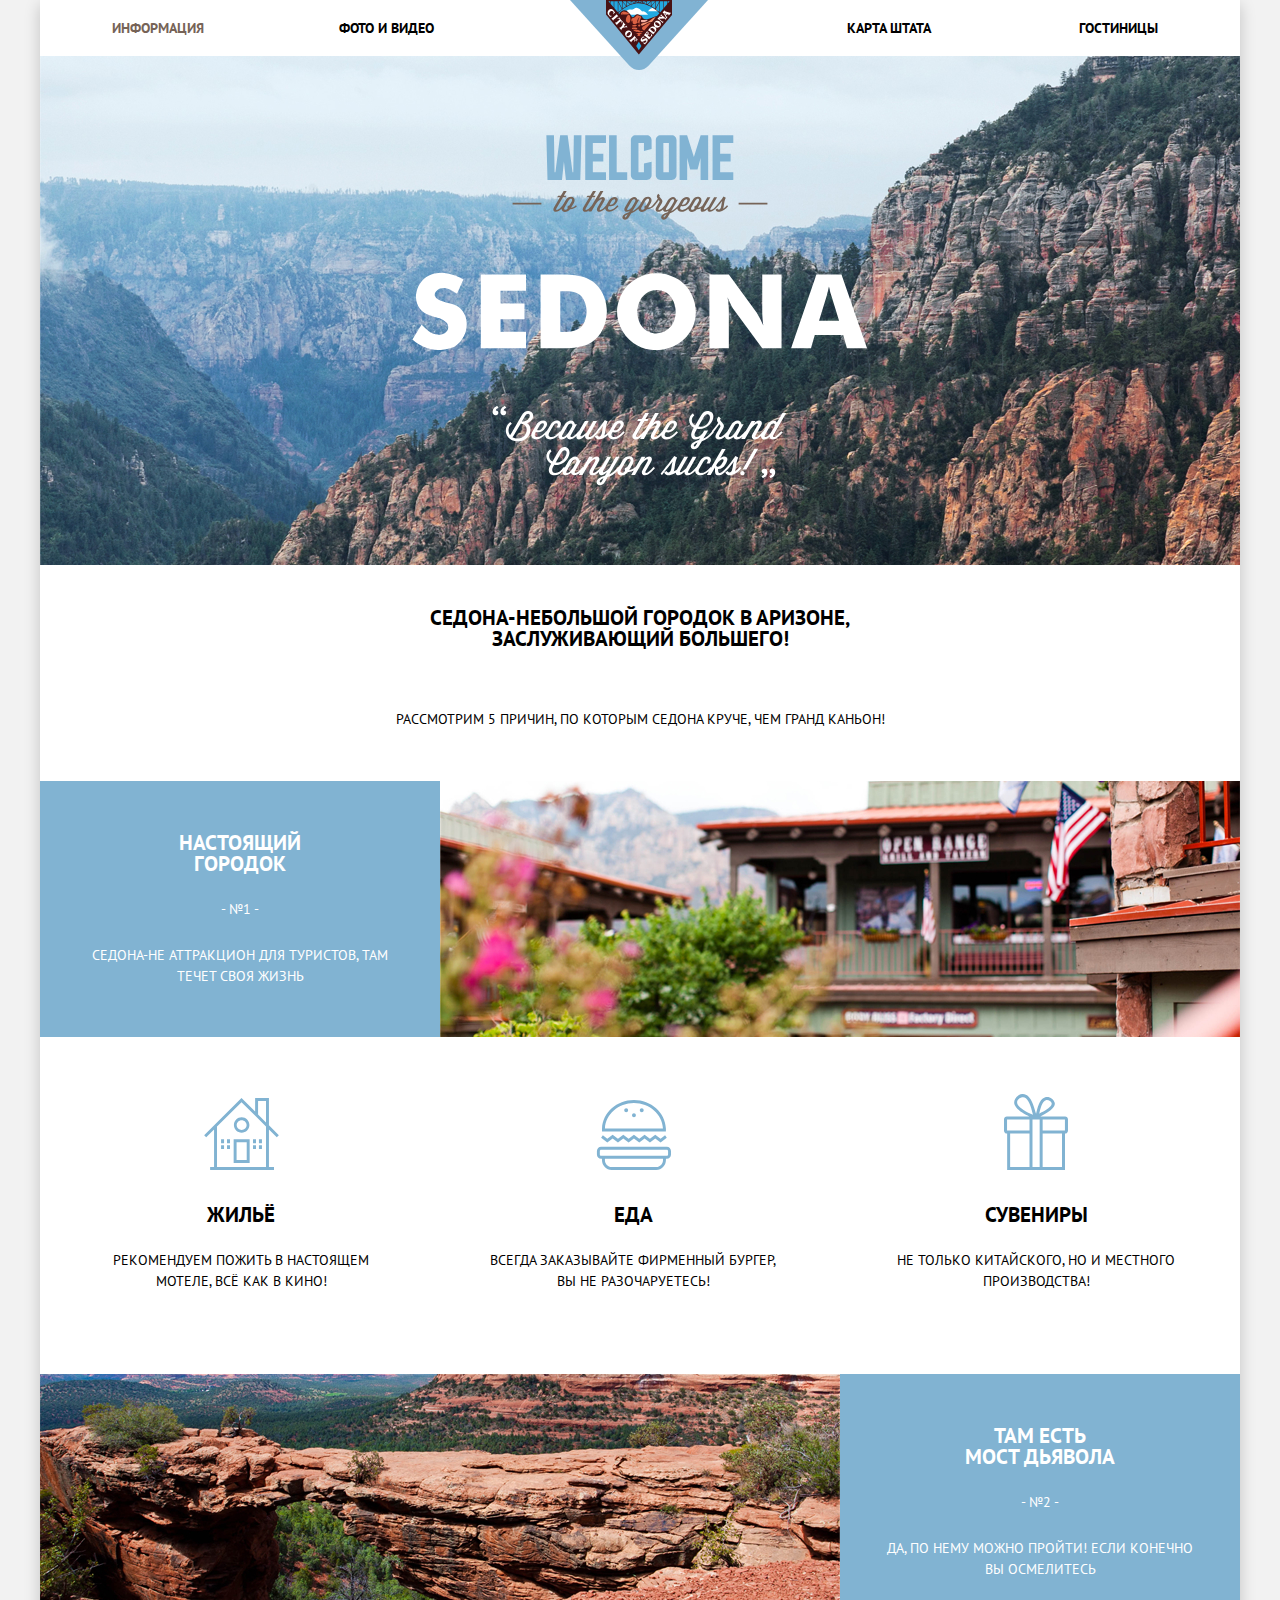
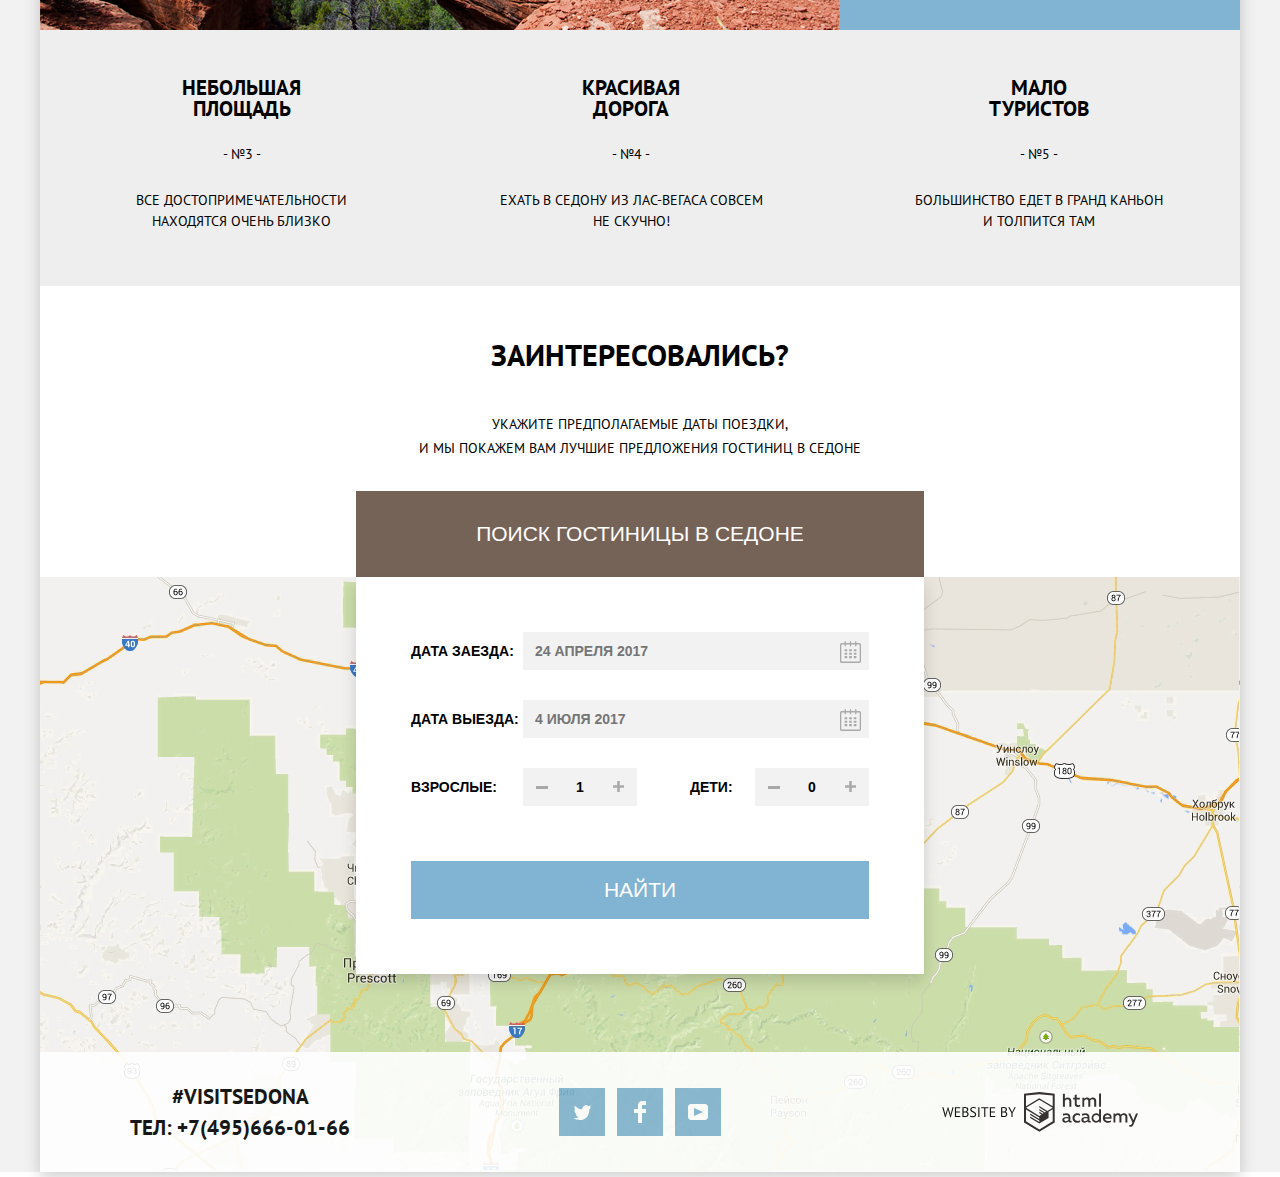
==== commit b2355af3: "Доступная разметка внутренней страницы" ====
--- a/index.html
+++ b/index.html
@@ -126,18 +126,18 @@
             <!--Форма поиска отеля-->
             <section class="hotels">
                 <div class="wrapper">
-                    <a href="#popup" class="btn_searsh btn_close" >ПОИСК ГОСТИНИЦЫ В СЕДОНЕ</a>
-                    <form action="https://jsonplaceholder.typicode.com/posts" method="POST" id="popup" class="popup" >
+                    <a href="#popup" class="btn_searsh searsh_link">ПОИСК ГОСТИНИЦЫ В СЕДОНЕ</a>
+                    <form action="https://jsonplaceholder.typicode.com/posts" method="POST" id="popup" class="popup form">
                         <label class="date_of_arrival">
                             <span>ДАТА ЗАЕЗДА:</span>
-                            <div class="input_date"><input type="text" name="ДАТА ЗАЕЗДА:" class="date" placeholder="24 АПРЕЛЯ 2017">
+                            <div class="input_date"><input type="text" name="ДАТА ЗАЕЗДА:" class="date arrival" placeholder="24 АПРЕЛЯ 2017">
                                 <button type="button" class="calendar"></button>
                             </div>
                         </label>
                         <label class="date_of_departure">
                             <span>ДАТА ВЫЕЗДА:</span>
                             <div class="input_date">
-                                <input type="text" name="ДАТА ВЫЕЗДА:" class="date" placeholder="4 ИЮЛЯ 2017">
+                                <input type="text" name="ДАТА ВЫЕЗДА:" class="date departure" placeholder="4 ИЮЛЯ 2017">
                                 <button type="button" class="calendar"></button>
                             </div>
                         </label>
@@ -145,17 +145,27 @@
                             <label class="mature">
                                 <span>ВЗРОСЛЫЕ:</span>
                                 <div class="quantity_inner">
-                                    <span class="bt_minus"></span>
+                                    <button type="button" class="bt_minus"><svg width="12" height="3" viewBox="0 0 12 3" fill="none" xmlns="http://www.w3.org/2000/svg">
+                                            <rect width="12" height="3" class="btn_svg" />
+                                        </svg></button>
                                     <input type="text" name="ВЗРОСЛЫЕ:" class="quantity" value="1" data-max-count="20">
-                                    <span class="bt_plus"></span>
+                                    <button type="button" class="bt_plus"><svg width="11" height="11" viewBox="0 0 11 11" fill="none" xmlns="http://www.w3.org/2000/svg">
+                                            <path fill-rule="evenodd" clip-rule="evenodd" d="M4.23086 6.76932V11H6.76932V6.76932H11V4.23086H6.76932V0H4.23085V4.23086H0V6.76932H4.23086Z" class="btn_svg" />
+                                        </svg></button>
                                 </div>
                             </label>
                             <label class="children">
                                 <span>ДЕТИ:</span>
                                 <div class="quantity_inner">
-                                    <span class="bt_minus"></span>
+                                    <button type="button" class="bt_minus"><svg width="12" height="3" viewBox="0 0 12 3" fill="none" xmlns="http://www.w3.org/2000/svg">
+                                            <rect width="12" height="3" class="btn_svg" />
+                                        </svg></button>
                                     <input type="text" name="ДЕТИ:" class="quantity" value="0" data-max-count="20">
-                                    <span class="bt_plus"></span>
+                                    <button type="button" class="bt_plus">
+                                        <svg width="11" height="11" viewBox="0 0 11 11" fill="none" xmlns="http://www.w3.org/2000/svg">
+                                            <path fill-rule="evenodd" clip-rule="evenodd" d="M4.23086 6.76932V11H6.76932V6.76932H11V4.23086H6.76932V0H4.23085V4.23086H0V6.76932H4.23086Z" class="btn_svg" />
+                                        </svg>
+                                    </button>
                                 </div>
                             </label>
                         </div>
@@ -165,7 +175,7 @@
                 </div>
             </section>
             <!--Карта проезда-->
-            <figure  id="#map" class="map">
+            <figure id="#map" class="map">
                 <iframe src="https://www.google.com/maps/embed?pb=!1m18!1m12!1m3!1d52384.519357695935!2d-111.83218921830571!3d34.85541170327709!2m3!1f0!2f0!3f0!3m2!1i1024!2i768!4f13.1!3m3!1m2!1s0x872da132f942b00d%3A0x5548c523fa6c8efd!2z0KHQtdC00L7QvdCwLCDQkNGA0LjQt9C-0L3QsCA4NjMzNiwg0KHQqNCQ!5e0!3m2!1sru!2sru!4v1602139940800!5m2!1sru!2sru" width="1200" height="594" frameborder="0" style="border: 0" allowfullscreen="" aria-hidden="false" tabindex="0"></iframe>
             </figure>
         </main>
@@ -199,11 +209,11 @@
             </div>
             <div class="link">
                 <img src="img/website_by.svg" alt="Посетить сайт" />
-                <a class="html_logo" href="https://htmlacademy.ru/intensive/htmlcss"></a>
+                <a class="html_logo" href="https://htmlacademy.ru/intensive/htmlcss"><svg width="114" height="40" viewBox="0 0 114 40" fill="none" xmlns="http://www.w3.org/2000/svg">
+<path fill-rule="evenodd" clip-rule="evenodd" d="M15.5197 0.057373H15.3509L0 1.71895V30.4945L15.3509 39.8382L30.7018 30.4945V1.71895L15.5197 0.057373ZM77.0183 1.62185H75.0876V14.7311H77.0183V1.62185ZM40.8619 1.63264V6.76843C41.6131 5.9864 42.6386 5.5436 43.7105 5.53843C44.6823 5.47908 45.6329 5.84495 46.3253 6.54479C47.0177 7.24462 47.3866 8.21244 47.3399 9.20685V14.7634H45.367V9.46579C45.4231 8.94897 45.2754 8.43059 44.9566 8.02553C44.6377 7.62047 44.174 7.36218 43.6683 7.3079H43.3518C42.3456 7.36979 41.4321 7.9295 40.9041 8.80764V14.7634H38.8995V1.63264H40.8619ZM77.0183 30.4837H75.2775V29.0595C74.4828 30.1353 73.23 30.7538 71.9119 30.7211C69.4751 30.5528 67.5825 28.4822 67.5825 25.9845C67.5825 23.4867 69.4751 21.4162 71.9119 21.2479C73.1195 21.2052 74.2818 21.7203 75.0771 22.6505V17.3205H77.0183V30.4837ZM47.0656 29.0595C47.263 29.0515 47.4583 29.0152 47.6459 28.9516V30.3866C47.2482 30.5404 46.826 30.6172 46.4009 30.6132C45.6482 30.6769 44.9394 30.2429 44.639 29.5342C43.7036 30.31 42.5302 30.7227 41.3261 30.6995C39.733 30.6995 38.256 29.804 38.256 27.9482C38.256 25.65 40.3661 24.9379 42.1702 24.9379C42.9402 24.9505 43.707 25.0408 44.4596 25.2076V24.884C44.4596 23.805 43.6578 22.9742 42.1491 22.9742C41.0585 22.9764 39.9804 23.2116 38.9839 23.6647V21.8305C40.0678 21.451 41.204 21.2506 42.3495 21.2371C44.8394 21.2371 46.3693 22.4455 46.3693 25.1753V28.4121C46.3546 28.5668 46.401 28.721 46.4981 28.8406C46.5951 28.9601 46.7349 29.035 46.8862 29.0487H47.0656V29.0595ZM40.2711 27.8403C40.298 28.229 40.4761 28.5905 40.7655 28.844C41.055 29.0974 41.4317 29.2217 41.8115 29.189H41.9275C42.8819 29.1906 43.7973 28.8022 44.4702 28.11V26.5779C43.842 26.4414 43.2026 26.3655 42.5605 26.3513C41.5055 26.3513 40.2817 26.7074 40.2817 27.8403H40.2711ZM56.0229 21.9384C55.1962 21.4632 54.2596 21.2246 53.3115 21.2479H52.9422C51.7332 21.2873 50.5891 21.8166 49.7619 22.7192C48.9347 23.6218 48.4923 24.8236 48.5321 26.06V26.5024C48.6957 29.0004 50.805 30.8921 53.2482 30.7318C54.2519 30.7555 55.2477 30.5452 56.1601 30.1168V28.2718C55.3769 28.7215 54.4945 28.9591 53.5963 28.9624C52.5199 29.0288 51.4963 28.4793 50.9385 27.5356C50.3806 26.5918 50.3806 25.4095 50.9385 24.4658C51.4963 23.522 52.5199 22.9725 53.5963 23.039C54.461 23.0357 55.3066 23.2989 56.0229 23.7942V21.9384ZM66.1514 29.0595C66.3488 29.0515 66.5441 29.0152 66.7317 28.9516V30.3866C66.334 30.5404 65.9118 30.6172 65.4867 30.6132C64.734 30.6769 64.0252 30.2429 63.7248 29.5342C62.7894 30.31 61.616 30.7227 60.4119 30.6995C58.8188 30.6995 57.3417 29.804 57.3417 27.9482C57.3417 25.65 59.4518 24.9379 61.256 24.9379C62.0259 24.9505 62.7928 25.0408 63.5454 25.2076V24.884C63.5454 23.805 62.7436 22.9742 61.2349 22.9742C60.1443 22.9764 59.0662 23.2116 58.0697 23.6647V21.8305C59.1536 21.451 60.2897 21.2506 61.4353 21.2371C63.9252 21.2371 65.455 22.4455 65.455 25.1753V28.4121C65.4404 28.5668 65.4868 28.721 65.5838 28.8406C65.6809 28.9601 65.8207 29.035 65.972 29.0487H66.1514V29.0595ZM59.855 28.8481C59.5632 28.5943 59.3837 28.2311 59.3569 27.8403H59.378C59.378 26.7074 60.5385 26.3513 61.6569 26.3513C62.299 26.3655 62.9383 26.4414 63.5665 26.5779V28.11C62.8937 28.8022 61.9782 29.1906 61.0239 29.189H60.9078C60.5263 29.2247 60.1469 29.1019 59.855 28.8481ZM69.3271 25.9305C69.3271 24.2859 70.6308 22.9526 72.239 22.9526L72.2601 23.0066C73.4742 23.0066 74.5742 23.7382 75.0665 24.8732V27.0311C74.5856 28.1871 73.4673 28.9296 72.239 28.9084C70.6308 28.9084 69.3271 27.5752 69.3271 25.9305ZM83.3486 21.2479C86.8408 21.2479 88.0541 24.1395 87.4844 26.7397H80.922C81.1436 28.3582 82.6839 29.0163 84.2876 29.0163C85.2509 29.0196 86.2027 28.8021 87.0729 28.3797V30.1061C86.0736 30.5421 84.9939 30.7519 83.9078 30.7211C81.2385 30.7211 78.8963 29.189 78.8963 25.9521C78.8362 24.7502 79.2482 23.5736 80.0408 22.6841C80.8334 21.7945 81.9408 21.2658 83.1165 21.2155H83.3486V21.2479ZM80.8693 25.1753C80.9704 23.8237 82.1216 22.8104 83.4436 22.9095H83.4858C84.1064 22.8531 84.7196 23.08 85.1612 23.5295C85.6028 23.979 85.8275 24.6051 85.7752 25.24H80.8693V25.1753ZM89.489 30.4621V21.4961H91.2298V22.575C91.9777 21.7197 93.041 21.2229 94.1628 21.2047C95.2951 21.1328 96.3712 21.7163 96.9482 22.7153C97.7407 21.8335 98.8477 21.3161 100.018 21.2803C100.952 21.2327 101.859 21.6011 102.507 22.2901C103.154 22.9792 103.478 23.9213 103.394 24.8732V30.4837H101.39V24.9271C101.437 24.4734 101.306 24.0191 101.024 23.6647C100.743 23.3104 100.336 23.0852 99.8917 23.039H99.6174C98.7512 23.0941 97.9525 23.536 97.4335 24.2474V30.4837H95.4289V24.9271C95.4728 24.47 95.3357 24.0139 95.0481 23.6611C94.7606 23.3082 94.3467 23.088 93.8991 23.0497H93.6881C92.7466 23.1344 91.8915 23.6449 91.3564 24.4416V30.5161H89.5312L89.489 30.4621ZM113.977 21.4745H111.972L109.324 28.2718L106.306 21.4853H104.196L108.417 30.5484L108.237 31.0016C107.72 32.3611 107.003 33.0516 106.053 33.0516C105.75 33.0548 105.447 33.0112 105.156 32.9221V34.6161C105.536 34.7125 105.926 34.7632 106.317 34.7671C107.646 34.7671 108.902 34.0226 109.851 31.6813L113.977 21.4745ZM52.689 5.78658V2.54974L50.7266 3.01369V5.73264H49.144V7.49132H50.7899V11.9905C50.7231 12.817 51.0244 13.6301 51.61 14.2038C52.1955 14.7775 53.0028 15.0505 53.8073 14.9468C54.5996 14.9535 55.3875 14.8259 56.139 14.5692V12.8429C55.5727 13.0781 54.9672 13.199 54.356 13.199C53.2165 13.199 52.689 12.8105 52.689 11.6237V7.5129H55.8541V5.78658H52.689ZM58.3862 5.75421H60.1376V6.83316C60.8811 5.97655 61.9403 5.476 63.0601 5.45211C64.1624 5.38099 65.2146 5.93142 65.8032 6.88711C66.5958 6.00534 67.7028 5.48794 68.8734 5.45211C69.8138 5.41462 70.7233 5.79859 71.364 6.50353C72.0046 7.20846 72.3126 8.16418 72.2073 9.12053V14.7418H70.2028V9.18527C70.2499 8.73151 70.1184 8.27721 69.8373 7.92287C69.5561 7.56853 69.1485 7.34334 68.7046 7.29711H68.4619C67.5957 7.35228 66.797 7.7942 66.278 8.50553V14.7418H64.2734V9.18527C64.3206 8.73151 64.1891 8.27721 63.9079 7.92287C63.6268 7.56853 63.2191 7.34334 62.7752 7.29711H62.5326C61.5911 7.38181 60.736 7.89229 60.2009 8.68895V14.7634H58.3862V5.75421ZM28.6972 29.3033L28.7078 29.2968L28.6972 29.3184V29.3033ZM28.6972 17.3205V29.3033L15.3509 37.4321L2.00459 29.3184V17.5147L15.2876 25.6068V27.0311L6.18257 21.5284V22.9418L15.3404 28.5632V30.0629L6.19312 24.4955V25.9521L15.3509 31.5734L24.5826 25.9197V19.8129L28.6972 17.3205ZM28.7078 15.7776L25.0362 17.9355L23.3482 19.0145L15.3087 14.0837V15.4971L22.156 19.7266L22.0083 19.8237L20.9532 20.4063L15.2876 16.9537V18.3995L19.761 21.1184L18.706 21.8413L15.3298 19.7913V21.2047L17.5454 22.5426L15.2982 23.9021L2.11009 15.864L15.3087 7.72869L28.7078 15.7776ZM15.2876 6.27211L28.7078 14.3534V3.56395L15.3615 2.12895L2.01514 3.56395V14.3534L15.2876 6.27211Z" class="html_logo_svg"/>
+</svg></a>
             </div>
         </footer>
     </div>
     <script src="js/script.js"></script>
-</body>
-
-</html>
+</body></html>
--- a/css/style.css
+++ b/css/style.css
@@ -5,13 +5,19 @@
     --basic-light-brown: #766357;
     --basic-brown: #604e43;
     --basic-dark-brown: #503e33;
-    --basic-special: #E5E5E5;
+    --basic-special: #e5e5e5;
     --basic-light-gray: #f2f2f2;
     --basic-gray: #eeeeee;
     --basic-gray-dark: #666666;
     --basic-light-blue: #81b3d2;
     --basic-blue: #669ec0;
     --basic-dark-blue: #5496bd;
+    --basic-gray-special: #a9a9a9;
+    --basic-grey-date: #ebebeb;
+    --basic-logo1: #231F20;
+    --basic-logo2: #81B3D2;
+    --basic-logo3: #BDBBBC;
+
     padding: 0;
     min-width: 1200px;
     background-color: var(--basic-white);
@@ -530,19 +536,21 @@
     height: 41px;
     margin: 0;
     margin-left: 8px;
-    background: transparent;
-    background-image: url("../img/shape.svg");
-    background-repeat: no-repeat;
-
-}
-
-.html_logo:hover {
-    background-image: url(../img/shape1.svg);
-
-}
-
-.html_logo:active {
-    background-image: url(../img/shape2.svg);
+    
+
+}
+
+.html_logo_svg{
+    fill: var(--basic-logo1);
+
+}
+.html_logo_svg:hover {
+    fill: var(--basic-logo2);
+
+}
+
+.html_logo_svg:active {
+    fill: var(--basic-logo3);
 
 }
 
@@ -576,8 +584,8 @@
     width: 568px;
     height: 86px;
     padding: 30px;
-    color: white;
-    background-color: rgba(118, 99, 87, 1);
+    color: var(--basic-white);
+    background-color: var(--basic-light-brown);
     text-transform: uppercase;
     font-family: sans-serif;
     font-size: 21px;
@@ -591,12 +599,12 @@
 }
 
 .btn_searsh:hover {
-    background-color: rgba(96, 78, 67, 1);
+    background-color: var(--basic-brown);
     color: white;
 }
 
 .btn_searsh:active {
-    background-color: rgba(80, 62, 51, 1);
+    background-color: var(--basic-dark-brown);
     color: rgba(255, 255, 255, 0.3);
 
 }
@@ -610,7 +618,7 @@
     font-weight: 700;
     -webkit-transition: .5s all linear;
     transition: .5s all linear;
-    background-color: rgba(255, 255, 255, 1);
+    background-color: var(--basic-white);
     -webkit-box-shadow: 0px 7px 15px rgba(0, 1, 1, 0.15);
     box-shadow: 0px 7px 15px rgba(0, 1, 1, 0.15);
     opacity: 1;
@@ -618,15 +626,22 @@
 
 }
 
-.popup input{
+.popup input {
     border: none;
     outline: none;
 }
 
-.popup.open {
+.popup_open {
+    -webkit-animation: bounce 0.6s;
+    animation: bounce 0.6s;
     opacity: 0;
     visibility: hidden;
 
+}
+
+.modal-error {
+    -webkit-animation: shake 0.6s;
+    animation: shake 0.6s;
 }
 
 .date_of_arrival {
@@ -664,7 +679,7 @@
     -webkit-box-pack: end;
     -ms-flex-pack: end;
     justify-content: flex-end;
-    color: rgba(242, 242, 242, 1);
+    color: var (--basic-light-gray);
 
 }
 
@@ -676,18 +691,18 @@
     position: relative;
     text-transform: uppercase;
     font-weight: 700;
-    background-color: rgba(242, 242, 242, 1);
+    background-color: var(--basic-light-gray);
 
 
 }
 
 .date:hover {
-    background-color: rgba(235, 235, 235, 1);
+    background-color: var(--basic-grey-date);
 
 }
 
 .date:active {
-    background-color: rgba(255, 255, 255, 1);
+    background-color: var(--basic-white);
 
 }
 
@@ -737,7 +752,7 @@
     height: 38px;
     font-weight: 700;
     text-align: center;
-    background-color: rgba(242, 242, 242, 1);
+    background-color: var(--basic-light-gray);
 
 }
 
@@ -783,40 +798,43 @@
 .bt_minus {
     width: 38px;
     height: 38px;
+    display: -webkit-box;
+    display: -ms-flexbox;
+    display: flex;
+    -webkit-box-align: center;
+    -ms-flex-align: center;
+    align-items: center;
+    -webkit-box-pack: center;
+    -ms-flex-pack: center;
+    justify-content: center;
     border: none;
     background-color: var(--basic-light-gray);
-    background-image: url("../img/minus.svg");
-    background-position: center;
-    background-repeat: no-repeat;
     cursor: pointer;
 
 }
+
 
 .bt_plus {
     width: 38px;
     height: 38px;
     border: none;
     background-color: var(--basic-light-gray);
-    background-image: url("../img/plus.svg");
     background-position: center;
     background-repeat: no-repeat;
     cursor: pointer;
 }
 
-.bt_minus:hover {
-    background-image: url("../img/minus1.svg");
-}
-
-.bt_minus:active {
-    background-image: url("../img/minus2.svg");
-}
-
-.bt_plus:hover {
-    background-image: url("../img/plus1.svg");
-}
-
-.bt_plus:active {
-    background-image: url("../img/plus2.svg");
+.btn_svg {
+    fill: var(--basic-gray-special);
+}
+
+.btn_svg:hover {
+    fill: var(--basic-black);
+
+}
+
+.btn_svg:active {
+    fill: var(--basic-light-blue);
 }
 
 
@@ -825,24 +843,120 @@
     height: 58px;
     margin: 55px;
     font-size: 21px;
-    color: white;
+    color: var(--basic-white);
     border: none;
-    background-color: rgba(129, 179, 210, 1);
+    background-color: var(--basic-light-blue);
     cursor: pointer;
 }
 
 .submit:hover {
-    background-color: rgba(102, 158, 192, 1);
+    background-color: var(--basic-blue);
 
 }
 
 .submit:active {
-    background-color: rgba(84, 150, 189, 1);
+    background-color: var(--basic-dark-blue);
     color: rgba(255, 255, 255, 0.3);
 
 }
 
-
+/* Animations */
+
+@-webkit-keyframes bounce {
+    0% {
+        -webkit-transform: translateY(-2000px);
+        transform: translateY(-2000px);
+    }
+
+    70% {
+        -webkit-transform: translateY(30px);
+        transform: translateY(30px);
+    }
+
+    90% {
+        -webkit-transform: translateY(-10px);
+        transform: translateY(-10px);
+    }
+
+    100% {
+        -webkit-transform: translateY(0);
+        transform: translateY(0);
+    }
+}
+
+@keyframes bounce {
+    0% {
+        -webkit-transform: translateY(-2000px);
+        transform: translateY(-2000px);
+    }
+
+    70% {
+        -webkit-transform: translateY(30px);
+        transform: translateY(30px);
+    }
+
+    90% {
+        -webkit-transform: translateY(-10px);
+        transform: translateY(-10px);
+    }
+
+    100% {
+        -webkit-transform: translateY(0);
+        transform: translateY(0);
+    }
+}
+
+@-webkit-keyframes shake {
+
+    0%,
+    100% {
+        -webkit-transform: translateX(0);
+        transform: translateX(0);
+    }
+
+    10%,
+    30%,
+    50%,
+    70%,
+    90% {
+        -webkit-transform: translateX(-10px);
+        transform: translateX(-10px);
+    }
+
+    20%,
+    40%,
+    60%,
+    80% {
+        -webkit-transform: translateX(10px);
+        transform: translateX(10px);
+    }
+}
+
+@keyframes shake {
+
+    0%,
+    100% {
+        -webkit-transform: translateX(0);
+        transform: translateX(0);
+    }
+
+    10%,
+    30%,
+    50%,
+    70%,
+    90% {
+        -webkit-transform: translateX(-10px);
+        transform: translateX(-10px);
+    }
+
+    20%,
+    40%,
+    60%,
+    80% {
+        -webkit-transform: translateX(10px);
+        transform: translateX(10px);
+    }
+}
 
 /* Страница каталога */
 
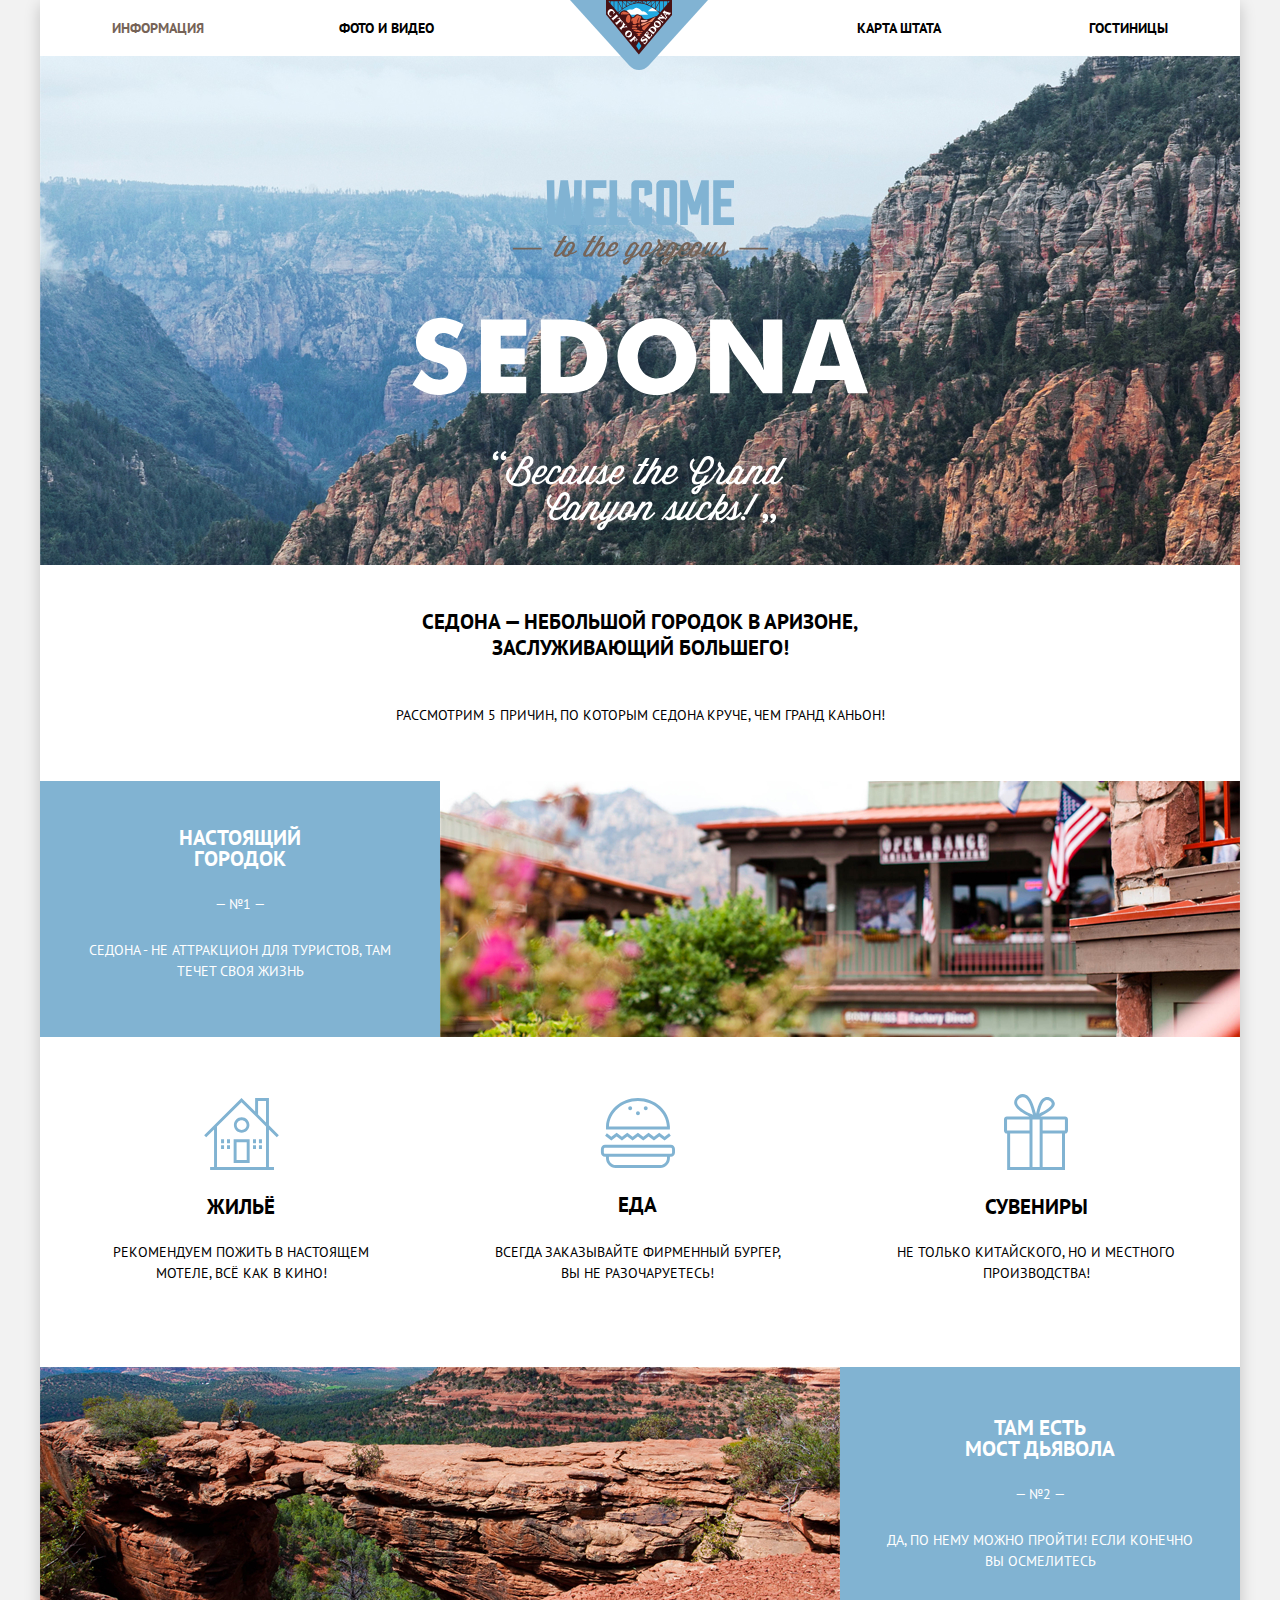
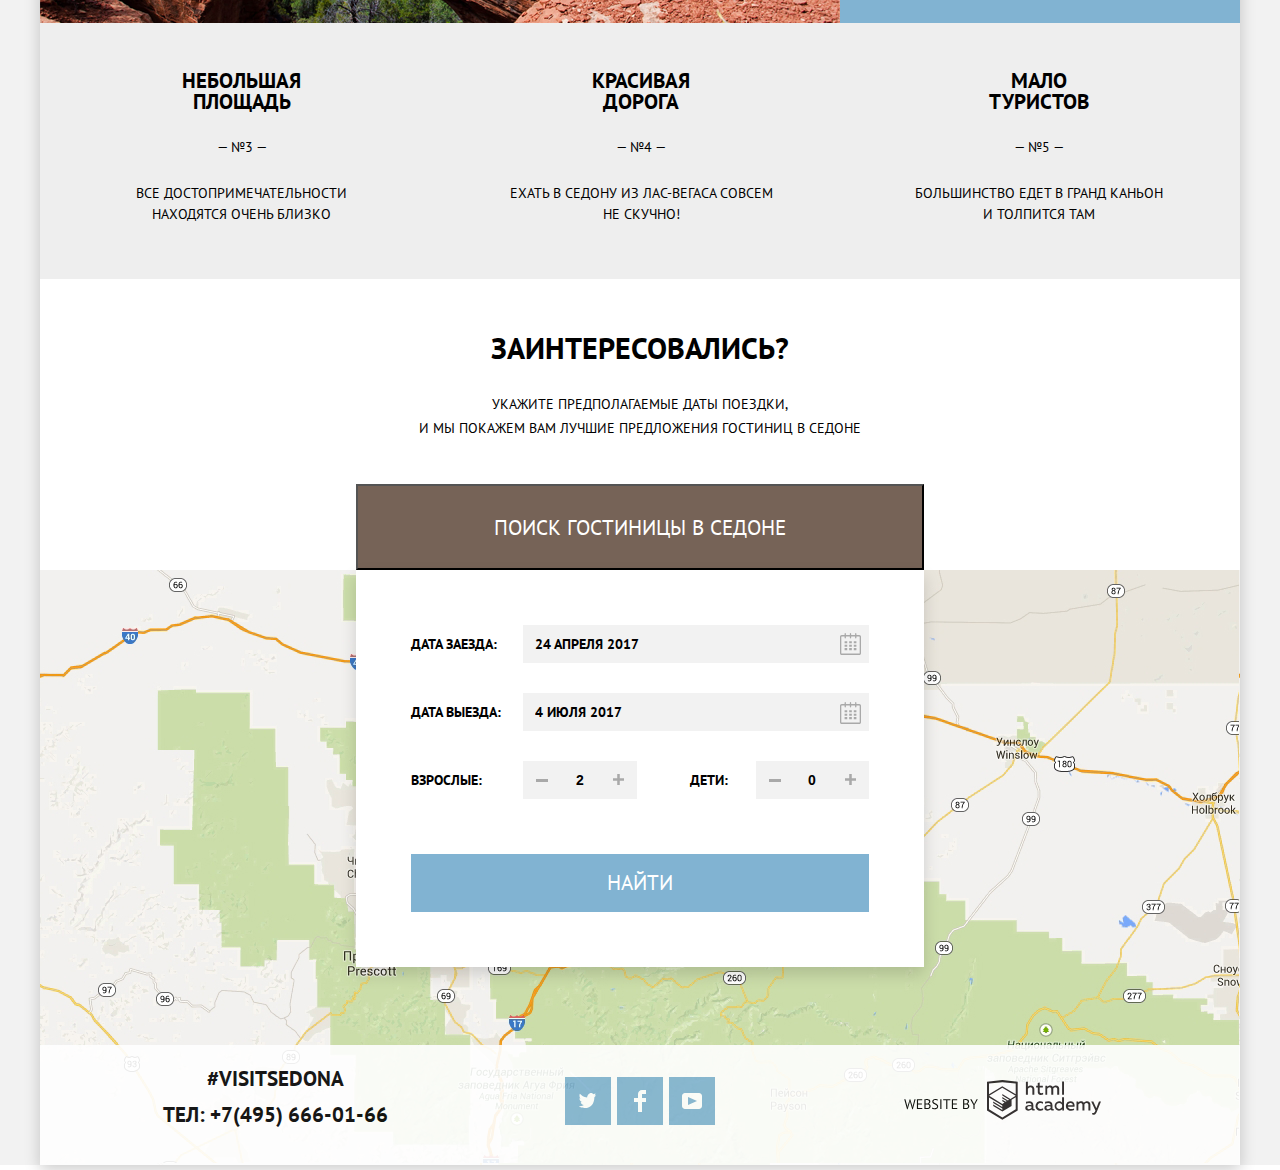
==== commit 18af483c: "внесены исправления" ====
--- a/index.html
+++ b/index.html
@@ -6,7 +6,7 @@
     <title>HTML Academy: Седона</title>
     <link href="https://fonts.googleapis.com/css2?family=PT+Sans:wght@400;700&display=swap" rel="stylesheet" />
     <link href="css/normalize.css" rel="stylesheet" />
-    <link href="css/style.css" rel="stylesheet" />
+    <link href="css/style.min.css" rel="stylesheet" />
 </head>
 
 <body class="page_body">
@@ -19,53 +19,56 @@
                     <a href="#" class="navigation_item item_active">ИНФОРМАЦИЯ</a>
                     <a href="#" class="navigation_item">ФОТО И ВИДЕО</a>
                     <a href="#" class="navigation_item">КАРТА ШТАТА</a>
-                    <a href="hotels.html" class="navigation_item ">ГОСТИНИЦЫ</a>
+                    <a href="hotels.html" class="navigation_item">ГОСТИНИЦЫ</a>
                 </div>
             </nav>
         </header>
         <!--Основной контент-->
         <main>
             <div class="banner">
-                <!--<h1>Городок Седона</h1> -->
-                <img src="img/welcome.svg" width="456.65" height="350.88" alt="Добро пожаловать в Седону" />
-            </div>
-            <div class="title ">
+                <h1>Городок Седона</h1>
+                <img src="img/welcome.svg" width="457" height="351" alt="Добро пожаловать в Седону" />
+            </div>
+            <div class="title">
                 <div class="mask">
                     <h2>
-                        СЕДОНА-НЕБОЛЬШОЙ ГОРОДОК В АРИЗОНЕ, <br /> ЗАСЛУЖИВАЮЩИЙ БОЛЬШЕГО!
+                        СЕДОНА — НЕБОЛЬШОЙ ГОРОДОК В АРИЗОНЕ, <br /> ЗАСЛУЖИВАЮЩИЙ БОЛЬШЕГО!
                     </h2>
-                    <p>РАССМОТРИМ 5 ПРИЧИН, ПО КОТОРЫМ СЕДОНА КРУЧЕ, ЧЕМ ГРАНД КАНЬОН!</p>
-                </div>
-
+                    <p>
+                        РАССМОТРИМ 5 ПРИЧИН, ПО КОТОРЫМ СЕДОНА КРУЧЕ, ЧЕМ ГРАНД КАНЬОН!
+                    </p>
+                </div>
             </div>
             <div class="features_blue">
                 <div class="features_blue_item">
                     <h2>
                         НАСТОЯЩИЙ <br /> ГОРОДОК
                     </h2>
-                    <p>- №1 -</p>
+                    <p>— №1 —</p>
                     <p>
-                        СЕДОНА-НЕ АТТРАКЦИОН ДЛЯ ТУРИСТОВ, ТАМ <br /> ТЕЧЕТ СВОЯ ЖИЗНЬ
+                        СЕДОНА - НЕ АТТРАКЦИОН ДЛЯ ТУРИСТОВ, ТАМ <br /> ТЕЧЕТ СВОЯ ЖИЗНЬ
                     </p>
                 </div>
-                <img src="img/image.jpg" width="800" height="256" />
+                <img src="img/image.jpg" width="800" height="256" alt="НАСТОЯЩИЙ ГОРОДОК СЕДОНА" />
             </div>
             <div class="services">
                 <ul class="services_list">
                     <li class="services_item housing">
-                        <img src="img/icon-1.svg" />
+                        <img src="img/icon-1.svg" width="75" height="72" alt="ЖИЛЬЁ" />
                         <h2>ЖИЛЬЁ</h2>
-                        <p>РЕКОМЕНДУЕМ ПОЖИТЬ В НАСТОЯЩЕМ <br />МОТЕЛЕ, ВСЁ КАК В КИНО!</p>
+                        <p>
+                            РЕКОМЕНДУЕМ ПОЖИТЬ В НАСТОЯЩЕМ <br />МОТЕЛЕ, ВСЁ КАК В КИНО!
+                        </p>
                     </li>
                     <li class="services_item food">
-                        <img src="img/icon-3.svg" />
+                        <img src="img/icon-3.svg" width="75" height="70" alt="ЕДА" />
                         <h2>ЕДА</h2>
                         <p>
                             ВСЕГДА ЗАКАЗЫВАЙТЕ ФИРМЕННЫЙ БУРГЕР, <br /> ВЫ НЕ РАЗОЧАРУЕТЕСЬ!
                         </p>
                     </li>
-                    <li class="services_item ">
-                        <img src="img/icon-2.svg" />
+                    <li class="services_item">
+                        <img src="img/icon-2.svg" width="64" height="77" alt="СУВЕНИРЫ" />
                         <h2>СУВЕНИРЫ</h2>
                         <p>
                             НЕ ТОЛЬКО КИТАЙСКОГО, НО И МЕСТНОГО <br /> ПРОИЗВОДСТВА!
@@ -75,12 +78,12 @@
             </div>
 
             <div class="features_blue">
-                <img src="img/image1.jpg" width="800" height="256" />
-                <div class="features_blue_item">
+                <img src="img/image1.jpg" width="800" height="256" alt="МОСТ ДЬЯВОЛА" />
+                <div class="features_blue_item bridge">
                     <h2>
                         ТАМ ЕСТЬ <br /> МОСТ ДЬЯВОЛА
                     </h2>
-                    <p>- №2 -</p>
+                    <p>— №2 —</p>
                     <p>
                         ДА, ПО НЕМУ МОЖНО ПРОЙТИ! ЕСЛИ КОНЕЧНО <br /> ВЫ ОСМЕЛИТЕСЬ
                     </p>
@@ -92,16 +95,16 @@
                         <h2>
                             НЕБОЛЬШАЯ <br /> ПЛОЩАДЬ
                         </h2>
-                        <p>- №3 -</p>
+                        <p>— №3 —</p>
                         <p>
                             ВСЕ ДОСТОПРИМЕЧАТЕЛЬНОСТИ <br /> НАХОДЯТСЯ ОЧЕНЬ БЛИЗКО
                         </p>
                     </li>
-                    <li class="services_item">
+                    <li class="services_item road">
                         <h2>
                             КРАСИВАЯ <br /> ДОРОГА
                         </h2>
-                        <p>- №4 -</p>
+                        <p>— №4 —</p>
                         <p>
                             ЕХАТЬ В СЕДОНУ ИЗ ЛАС-ВЕГАСА СОВСЕМ <br /> НЕ СКУЧНО!
                         </p>
@@ -110,7 +113,7 @@
                         <h2>
                             МАЛО <br /> ТУРИСТОВ
                         </h2>
-                        <p>- №5 -</p>
+                        <p>— №5 —</p>
                         <p>
                             БОЛЬШИНСТВО ЕДЕТ В ГРАНД КАНЬОН <br /> И ТОЛПИТСЯ ТАМ
                         </p>
@@ -124,59 +127,68 @@
                 </p>
             </div>
             <!--Форма поиска отеля-->
+
             <section class="hotels">
+                <h2>ФОРМА ПОИСКА ГОСТИНИЦЫ</h2>
                 <div class="wrapper">
-                    <a href="#popup" class="btn_searsh searsh_link">ПОИСК ГОСТИНИЦЫ В СЕДОНЕ</a>
-                    <form action="https://jsonplaceholder.typicode.com/posts" method="POST" id="popup" class="popup form">
-                        <label class="date_of_arrival">
-                            <span>ДАТА ЗАЕЗДА:</span>
-                            <div class="input_date"><input type="text" name="ДАТА ЗАЕЗДА:" class="date arrival" placeholder="24 АПРЕЛЯ 2017">
+                    <button type="button" class="btn_searsh searsh_link">
+                        ПОИСК ГОСТИНИЦЫ В СЕДОНЕ
+                    </button>
+                    <div class="popup close_form">
+                        <form action="https://jsonplaceholder.typicode.com/posts" method="POST" id="popup" class="form">
+                            <div class="input_date">
+                                <label class="date_of_arrival">
+                                    <span>ДАТА ЗАЕЗДА:</span>
+                                    <input type="text" name="ДАТА ЗАЕЗДА:" class="date arrival" placeholder="24 АПРЕЛЯ 2017" value="24 АПРЕЛЯ 2017" />
+                                </label>
+                                <button type="button" class="calendar calendar1"></button>
+                            </div>
+                            <div class="input_date">
+                                <label class="date_of_departure">
+                                    <span>ДАТА ВЫЕЗДА:</span>
+                                    <input type="text" name="ДАТА ВЫЕЗДА:" class="date departure" value="4 ИЮЛЯ 2017" placeholder="4 ИЮЛЯ 2017" />
+                                </label>
                                 <button type="button" class="calendar"></button>
                             </div>
-                        </label>
-                        <label class="date_of_departure">
-                            <span>ДАТА ВЫЕЗДА:</span>
-                            <div class="input_date">
-                                <input type="text" name="ДАТА ВЫЕЗДА:" class="date departure" placeholder="4 ИЮЛЯ 2017">
-                                <button type="button" class="calendar"></button>
+                            <div class="guests"> <button type="button" class="bt_minus">
+                                    <svg width="12" height="3" viewBox="0 0 12 3" fill="none" xmlns="http://www.w3.org/2000/svg">
+                                        <rect width="12" height="3" class="btn_svg" />
+                                    </svg>
+                                </button>
+                                <label class="mature quantity_inner">
+                                    <span>ВЗРОСЛЫЕ:</span>
+                                    <input type="text" name="ВЗРОСЛЫЕ:" class="quantity" value="2" data-max-count="20" />
+                                </label><button type="button" class="bt_plus">
+                                    <svg width="11" height="11" viewBox="0 0 11 11" fill="none" xmlns="http://www.w3.org/2000/svg">
+                                        <path fill-rule="evenodd" clip-rule="evenodd" d="M4.23086 6.76932V11H6.76932V6.76932H11V4.23086H6.76932V0H4.23085V4.23086H0V6.76932H4.23086Z" class="btn_svg" />
+                                    </svg>
+                                </button><button type="button" class="bt_minus">
+                                    <svg width="12" height="3" viewBox="0 0 12 3" fill="none" xmlns="http://www.w3.org/2000/svg">
+                                        <rect width="12" height="3" class="btn_svg" />
+                                    </svg>
+                                </button><button type="button" class="bt_minus bt_minus1">
+                                    <svg width="12" height="3" viewBox="0 0 12 3" fill="none" xmlns="http://www.w3.org/2000/svg">
+                                        <rect width="12" height="3" class="btn_svg" />
+                                    </svg>
+                                </button>
+                                <label class="children quantity_inner">
+                                    <span>ДЕТИ:</span>
+                                    <input type="text" name="ДЕТИ:" class="quantity" value="0" data-max-count="20" />
+                                </label><button type="button" class="bt_plus">
+                                    <svg width="11" height="11" viewBox="0 0 11 11" fill="none" xmlns="http://www.w3.org/2000/svg">
+                                        <path fill-rule="evenodd" clip-rule="evenodd" d="M4.23086 6.76932V11H6.76932V6.76932H11V4.23086H6.76932V0H4.23085V4.23086H0V6.76932H4.23086Z" class="btn_svg" />
+                                    </svg>
+                                </button>
                             </div>
-                        </label>
-                        <div class="guests">
-                            <label class="mature">
-                                <span>ВЗРОСЛЫЕ:</span>
-                                <div class="quantity_inner">
-                                    <button type="button" class="bt_minus"><svg width="12" height="3" viewBox="0 0 12 3" fill="none" xmlns="http://www.w3.org/2000/svg">
-                                            <rect width="12" height="3" class="btn_svg" />
-                                        </svg></button>
-                                    <input type="text" name="ВЗРОСЛЫЕ:" class="quantity" value="1" data-max-count="20">
-                                    <button type="button" class="bt_plus"><svg width="11" height="11" viewBox="0 0 11 11" fill="none" xmlns="http://www.w3.org/2000/svg">
-                                            <path fill-rule="evenodd" clip-rule="evenodd" d="M4.23086 6.76932V11H6.76932V6.76932H11V4.23086H6.76932V0H4.23085V4.23086H0V6.76932H4.23086Z" class="btn_svg" />
-                                        </svg></button>
-                                </div>
-                            </label>
-                            <label class="children">
-                                <span>ДЕТИ:</span>
-                                <div class="quantity_inner">
-                                    <button type="button" class="bt_minus"><svg width="12" height="3" viewBox="0 0 12 3" fill="none" xmlns="http://www.w3.org/2000/svg">
-                                            <rect width="12" height="3" class="btn_svg" />
-                                        </svg></button>
-                                    <input type="text" name="ДЕТИ:" class="quantity" value="0" data-max-count="20">
-                                    <button type="button" class="bt_plus">
-                                        <svg width="11" height="11" viewBox="0 0 11 11" fill="none" xmlns="http://www.w3.org/2000/svg">
-                                            <path fill-rule="evenodd" clip-rule="evenodd" d="M4.23086 6.76932V11H6.76932V6.76932H11V4.23086H6.76932V0H4.23085V4.23086H0V6.76932H4.23086Z" class="btn_svg" />
-                                        </svg>
-                                    </button>
-                                </div>
-                            </label>
-                        </div>
-                        <label><button class="submit">НАЙТИ</button></label>
-                        <label class="close" for="callback"></label>
-                    </form>
+                            <label><button class="submit">НАЙТИ</button></label>
+                        </form>
+                    </div>
                 </div>
             </section>
+
             <!--Карта проезда-->
             <figure id="#map" class="map">
-                <iframe src="https://www.google.com/maps/embed?pb=!1m18!1m12!1m3!1d52384.519357695935!2d-111.83218921830571!3d34.85541170327709!2m3!1f0!2f0!3f0!3m2!1i1024!2i768!4f13.1!3m3!1m2!1s0x872da132f942b00d%3A0x5548c523fa6c8efd!2z0KHQtdC00L7QvdCwLCDQkNGA0LjQt9C-0L3QsCA4NjMzNiwg0KHQqNCQ!5e0!3m2!1sru!2sru!4v1602139940800!5m2!1sru!2sru" width="1200" height="594" frameborder="0" style="border: 0" allowfullscreen="" aria-hidden="false" tabindex="0"></iframe>
+                <iframe src="https://www.google.com/maps/embed?pb=!1m18!1m12!1m3!1d52384.519357695935!2d-111.83218921830571!3d34.85541170327709!2m3!1f0!2f0!3f0!3m2!1i1024!2i768!4f13.1!3m3!1m2!1s0x872da132f942b00d%3A0x5548c523fa6c8efd!2z0KHQtdC00L7QvdCwLCDQkNGA0LjQt9C-0L3QsCA4NjMzNiwg0KHQqNCQ!5e0!3m2!1sru!2sru!4v1602139940800!5m2!1sru!2sru" width="1200" height="594" style="border: 0" allowfullscreen="" aria-hidden="false" tabindex="0"></iframe>
             </figure>
         </main>
         <!--Подвал сайта-->
@@ -185,7 +197,8 @@
                 <div class="contact_text">
                     <h2>#VISITSEDONA</h2>
                 </div>
-                <a class="contacts_phone" href="tel+74956660166"> ТЕЛ: +7(495)666-01-66
+                <a href="tel+74956660166" class="contact_phone">
+                    ТЕЛ: +7(495) 666-01-66
                 </a>
             </div>
             <div class="social">
@@ -210,10 +223,10 @@
             <div class="link">
                 <img src="img/website_by.svg" alt="Посетить сайт" />
                 <a class="html_logo" href="https://htmlacademy.ru/intensive/htmlcss"><svg width="114" height="40" viewBox="0 0 114 40" fill="none" xmlns="http://www.w3.org/2000/svg">
-<path fill-rule="evenodd" clip-rule="evenodd" d="M15.5197 0.057373H15.3509L0 1.71895V30.4945L15.3509 39.8382L30.7018 30.4945V1.71895L15.5197 0.057373ZM77.0183 1.62185H75.0876V14.7311H77.0183V1.62185ZM40.8619 1.63264V6.76843C41.6131 5.9864 42.6386 5.5436 43.7105 5.53843C44.6823 5.47908 45.6329 5.84495 46.3253 6.54479C47.0177 7.24462 47.3866 8.21244 47.3399 9.20685V14.7634H45.367V9.46579C45.4231 8.94897 45.2754 8.43059 44.9566 8.02553C44.6377 7.62047 44.174 7.36218 43.6683 7.3079H43.3518C42.3456 7.36979 41.4321 7.9295 40.9041 8.80764V14.7634H38.8995V1.63264H40.8619ZM77.0183 30.4837H75.2775V29.0595C74.4828 30.1353 73.23 30.7538 71.9119 30.7211C69.4751 30.5528 67.5825 28.4822 67.5825 25.9845C67.5825 23.4867 69.4751 21.4162 71.9119 21.2479C73.1195 21.2052 74.2818 21.7203 75.0771 22.6505V17.3205H77.0183V30.4837ZM47.0656 29.0595C47.263 29.0515 47.4583 29.0152 47.6459 28.9516V30.3866C47.2482 30.5404 46.826 30.6172 46.4009 30.6132C45.6482 30.6769 44.9394 30.2429 44.639 29.5342C43.7036 30.31 42.5302 30.7227 41.3261 30.6995C39.733 30.6995 38.256 29.804 38.256 27.9482C38.256 25.65 40.3661 24.9379 42.1702 24.9379C42.9402 24.9505 43.707 25.0408 44.4596 25.2076V24.884C44.4596 23.805 43.6578 22.9742 42.1491 22.9742C41.0585 22.9764 39.9804 23.2116 38.9839 23.6647V21.8305C40.0678 21.451 41.204 21.2506 42.3495 21.2371C44.8394 21.2371 46.3693 22.4455 46.3693 25.1753V28.4121C46.3546 28.5668 46.401 28.721 46.4981 28.8406C46.5951 28.9601 46.7349 29.035 46.8862 29.0487H47.0656V29.0595ZM40.2711 27.8403C40.298 28.229 40.4761 28.5905 40.7655 28.844C41.055 29.0974 41.4317 29.2217 41.8115 29.189H41.9275C42.8819 29.1906 43.7973 28.8022 44.4702 28.11V26.5779C43.842 26.4414 43.2026 26.3655 42.5605 26.3513C41.5055 26.3513 40.2817 26.7074 40.2817 27.8403H40.2711ZM56.0229 21.9384C55.1962 21.4632 54.2596 21.2246 53.3115 21.2479H52.9422C51.7332 21.2873 50.5891 21.8166 49.7619 22.7192C48.9347 23.6218 48.4923 24.8236 48.5321 26.06V26.5024C48.6957 29.0004 50.805 30.8921 53.2482 30.7318C54.2519 30.7555 55.2477 30.5452 56.1601 30.1168V28.2718C55.3769 28.7215 54.4945 28.9591 53.5963 28.9624C52.5199 29.0288 51.4963 28.4793 50.9385 27.5356C50.3806 26.5918 50.3806 25.4095 50.9385 24.4658C51.4963 23.522 52.5199 22.9725 53.5963 23.039C54.461 23.0357 55.3066 23.2989 56.0229 23.7942V21.9384ZM66.1514 29.0595C66.3488 29.0515 66.5441 29.0152 66.7317 28.9516V30.3866C66.334 30.5404 65.9118 30.6172 65.4867 30.6132C64.734 30.6769 64.0252 30.2429 63.7248 29.5342C62.7894 30.31 61.616 30.7227 60.4119 30.6995C58.8188 30.6995 57.3417 29.804 57.3417 27.9482C57.3417 25.65 59.4518 24.9379 61.256 24.9379C62.0259 24.9505 62.7928 25.0408 63.5454 25.2076V24.884C63.5454 23.805 62.7436 22.9742 61.2349 22.9742C60.1443 22.9764 59.0662 23.2116 58.0697 23.6647V21.8305C59.1536 21.451 60.2897 21.2506 61.4353 21.2371C63.9252 21.2371 65.455 22.4455 65.455 25.1753V28.4121C65.4404 28.5668 65.4868 28.721 65.5838 28.8406C65.6809 28.9601 65.8207 29.035 65.972 29.0487H66.1514V29.0595ZM59.855 28.8481C59.5632 28.5943 59.3837 28.2311 59.3569 27.8403H59.378C59.378 26.7074 60.5385 26.3513 61.6569 26.3513C62.299 26.3655 62.9383 26.4414 63.5665 26.5779V28.11C62.8937 28.8022 61.9782 29.1906 61.0239 29.189H60.9078C60.5263 29.2247 60.1469 29.1019 59.855 28.8481ZM69.3271 25.9305C69.3271 24.2859 70.6308 22.9526 72.239 22.9526L72.2601 23.0066C73.4742 23.0066 74.5742 23.7382 75.0665 24.8732V27.0311C74.5856 28.1871 73.4673 28.9296 72.239 28.9084C70.6308 28.9084 69.3271 27.5752 69.3271 25.9305ZM83.3486 21.2479C86.8408 21.2479 88.0541 24.1395 87.4844 26.7397H80.922C81.1436 28.3582 82.6839 29.0163 84.2876 29.0163C85.2509 29.0196 86.2027 28.8021 87.0729 28.3797V30.1061C86.0736 30.5421 84.9939 30.7519 83.9078 30.7211C81.2385 30.7211 78.8963 29.189 78.8963 25.9521C78.8362 24.7502 79.2482 23.5736 80.0408 22.6841C80.8334 21.7945 81.9408 21.2658 83.1165 21.2155H83.3486V21.2479ZM80.8693 25.1753C80.9704 23.8237 82.1216 22.8104 83.4436 22.9095H83.4858C84.1064 22.8531 84.7196 23.08 85.1612 23.5295C85.6028 23.979 85.8275 24.6051 85.7752 25.24H80.8693V25.1753ZM89.489 30.4621V21.4961H91.2298V22.575C91.9777 21.7197 93.041 21.2229 94.1628 21.2047C95.2951 21.1328 96.3712 21.7163 96.9482 22.7153C97.7407 21.8335 98.8477 21.3161 100.018 21.2803C100.952 21.2327 101.859 21.6011 102.507 22.2901C103.154 22.9792 103.478 23.9213 103.394 24.8732V30.4837H101.39V24.9271C101.437 24.4734 101.306 24.0191 101.024 23.6647C100.743 23.3104 100.336 23.0852 99.8917 23.039H99.6174C98.7512 23.0941 97.9525 23.536 97.4335 24.2474V30.4837H95.4289V24.9271C95.4728 24.47 95.3357 24.0139 95.0481 23.6611C94.7606 23.3082 94.3467 23.088 93.8991 23.0497H93.6881C92.7466 23.1344 91.8915 23.6449 91.3564 24.4416V30.5161H89.5312L89.489 30.4621ZM113.977 21.4745H111.972L109.324 28.2718L106.306 21.4853H104.196L108.417 30.5484L108.237 31.0016C107.72 32.3611 107.003 33.0516 106.053 33.0516C105.75 33.0548 105.447 33.0112 105.156 32.9221V34.6161C105.536 34.7125 105.926 34.7632 106.317 34.7671C107.646 34.7671 108.902 34.0226 109.851 31.6813L113.977 21.4745ZM52.689 5.78658V2.54974L50.7266 3.01369V5.73264H49.144V7.49132H50.7899V11.9905C50.7231 12.817 51.0244 13.6301 51.61 14.2038C52.1955 14.7775 53.0028 15.0505 53.8073 14.9468C54.5996 14.9535 55.3875 14.8259 56.139 14.5692V12.8429C55.5727 13.0781 54.9672 13.199 54.356 13.199C53.2165 13.199 52.689 12.8105 52.689 11.6237V7.5129H55.8541V5.78658H52.689ZM58.3862 5.75421H60.1376V6.83316C60.8811 5.97655 61.9403 5.476 63.0601 5.45211C64.1624 5.38099 65.2146 5.93142 65.8032 6.88711C66.5958 6.00534 67.7028 5.48794 68.8734 5.45211C69.8138 5.41462 70.7233 5.79859 71.364 6.50353C72.0046 7.20846 72.3126 8.16418 72.2073 9.12053V14.7418H70.2028V9.18527C70.2499 8.73151 70.1184 8.27721 69.8373 7.92287C69.5561 7.56853 69.1485 7.34334 68.7046 7.29711H68.4619C67.5957 7.35228 66.797 7.7942 66.278 8.50553V14.7418H64.2734V9.18527C64.3206 8.73151 64.1891 8.27721 63.9079 7.92287C63.6268 7.56853 63.2191 7.34334 62.7752 7.29711H62.5326C61.5911 7.38181 60.736 7.89229 60.2009 8.68895V14.7634H58.3862V5.75421ZM28.6972 29.3033L28.7078 29.2968L28.6972 29.3184V29.3033ZM28.6972 17.3205V29.3033L15.3509 37.4321L2.00459 29.3184V17.5147L15.2876 25.6068V27.0311L6.18257 21.5284V22.9418L15.3404 28.5632V30.0629L6.19312 24.4955V25.9521L15.3509 31.5734L24.5826 25.9197V19.8129L28.6972 17.3205ZM28.7078 15.7776L25.0362 17.9355L23.3482 19.0145L15.3087 14.0837V15.4971L22.156 19.7266L22.0083 19.8237L20.9532 20.4063L15.2876 16.9537V18.3995L19.761 21.1184L18.706 21.8413L15.3298 19.7913V21.2047L17.5454 22.5426L15.2982 23.9021L2.11009 15.864L15.3087 7.72869L28.7078 15.7776ZM15.2876 6.27211L28.7078 14.3534V3.56395L15.3615 2.12895L2.01514 3.56395V14.3534L15.2876 6.27211Z" class="html_logo_svg"/>
-</svg></a>
+                        <path fill-rule="evenodd" clip-rule="evenodd" d="M15.5197 0.057373H15.3509L0 1.71895V30.4945L15.3509 39.8382L30.7018 30.4945V1.71895L15.5197 0.057373ZM77.0183 1.62185H75.0876V14.7311H77.0183V1.62185ZM40.8619 1.63264V6.76843C41.6131 5.9864 42.6386 5.5436 43.7105 5.53843C44.6823 5.47908 45.6329 5.84495 46.3253 6.54479C47.0177 7.24462 47.3866 8.21244 47.3399 9.20685V14.7634H45.367V9.46579C45.4231 8.94897 45.2754 8.43059 44.9566 8.02553C44.6377 7.62047 44.174 7.36218 43.6683 7.3079H43.3518C42.3456 7.36979 41.4321 7.9295 40.9041 8.80764V14.7634H38.8995V1.63264H40.8619ZM77.0183 30.4837H75.2775V29.0595C74.4828 30.1353 73.23 30.7538 71.9119 30.7211C69.4751 30.5528 67.5825 28.4822 67.5825 25.9845C67.5825 23.4867 69.4751 21.4162 71.9119 21.2479C73.1195 21.2052 74.2818 21.7203 75.0771 22.6505V17.3205H77.0183V30.4837ZM47.0656 29.0595C47.263 29.0515 47.4583 29.0152 47.6459 28.9516V30.3866C47.2482 30.5404 46.826 30.6172 46.4009 30.6132C45.6482 30.6769 44.9394 30.2429 44.639 29.5342C43.7036 30.31 42.5302 30.7227 41.3261 30.6995C39.733 30.6995 38.256 29.804 38.256 27.9482C38.256 25.65 40.3661 24.9379 42.1702 24.9379C42.9402 24.9505 43.707 25.0408 44.4596 25.2076V24.884C44.4596 23.805 43.6578 22.9742 42.1491 22.9742C41.0585 22.9764 39.9804 23.2116 38.9839 23.6647V21.8305C40.0678 21.451 41.204 21.2506 42.3495 21.2371C44.8394 21.2371 46.3693 22.4455 46.3693 25.1753V28.4121C46.3546 28.5668 46.401 28.721 46.4981 28.8406C46.5951 28.9601 46.7349 29.035 46.8862 29.0487H47.0656V29.0595ZM40.2711 27.8403C40.298 28.229 40.4761 28.5905 40.7655 28.844C41.055 29.0974 41.4317 29.2217 41.8115 29.189H41.9275C42.8819 29.1906 43.7973 28.8022 44.4702 28.11V26.5779C43.842 26.4414 43.2026 26.3655 42.5605 26.3513C41.5055 26.3513 40.2817 26.7074 40.2817 27.8403H40.2711ZM56.0229 21.9384C55.1962 21.4632 54.2596 21.2246 53.3115 21.2479H52.9422C51.7332 21.2873 50.5891 21.8166 49.7619 22.7192C48.9347 23.6218 48.4923 24.8236 48.5321 26.06V26.5024C48.6957 29.0004 50.805 30.8921 53.2482 30.7318C54.2519 30.7555 55.2477 30.5452 56.1601 30.1168V28.2718C55.3769 28.7215 54.4945 28.9591 53.5963 28.9624C52.5199 29.0288 51.4963 28.4793 50.9385 27.5356C50.3806 26.5918 50.3806 25.4095 50.9385 24.4658C51.4963 23.522 52.5199 22.9725 53.5963 23.039C54.461 23.0357 55.3066 23.2989 56.0229 23.7942V21.9384ZM66.1514 29.0595C66.3488 29.0515 66.5441 29.0152 66.7317 28.9516V30.3866C66.334 30.5404 65.9118 30.6172 65.4867 30.6132C64.734 30.6769 64.0252 30.2429 63.7248 29.5342C62.7894 30.31 61.616 30.7227 60.4119 30.6995C58.8188 30.6995 57.3417 29.804 57.3417 27.9482C57.3417 25.65 59.4518 24.9379 61.256 24.9379C62.0259 24.9505 62.7928 25.0408 63.5454 25.2076V24.884C63.5454 23.805 62.7436 22.9742 61.2349 22.9742C60.1443 22.9764 59.0662 23.2116 58.0697 23.6647V21.8305C59.1536 21.451 60.2897 21.2506 61.4353 21.2371C63.9252 21.2371 65.455 22.4455 65.455 25.1753V28.4121C65.4404 28.5668 65.4868 28.721 65.5838 28.8406C65.6809 28.9601 65.8207 29.035 65.972 29.0487H66.1514V29.0595ZM59.855 28.8481C59.5632 28.5943 59.3837 28.2311 59.3569 27.8403H59.378C59.378 26.7074 60.5385 26.3513 61.6569 26.3513C62.299 26.3655 62.9383 26.4414 63.5665 26.5779V28.11C62.8937 28.8022 61.9782 29.1906 61.0239 29.189H60.9078C60.5263 29.2247 60.1469 29.1019 59.855 28.8481ZM69.3271 25.9305C69.3271 24.2859 70.6308 22.9526 72.239 22.9526L72.2601 23.0066C73.4742 23.0066 74.5742 23.7382 75.0665 24.8732V27.0311C74.5856 28.1871 73.4673 28.9296 72.239 28.9084C70.6308 28.9084 69.3271 27.5752 69.3271 25.9305ZM83.3486 21.2479C86.8408 21.2479 88.0541 24.1395 87.4844 26.7397H80.922C81.1436 28.3582 82.6839 29.0163 84.2876 29.0163C85.2509 29.0196 86.2027 28.8021 87.0729 28.3797V30.1061C86.0736 30.5421 84.9939 30.7519 83.9078 30.7211C81.2385 30.7211 78.8963 29.189 78.8963 25.9521C78.8362 24.7502 79.2482 23.5736 80.0408 22.6841C80.8334 21.7945 81.9408 21.2658 83.1165 21.2155H83.3486V21.2479ZM80.8693 25.1753C80.9704 23.8237 82.1216 22.8104 83.4436 22.9095H83.4858C84.1064 22.8531 84.7196 23.08 85.1612 23.5295C85.6028 23.979 85.8275 24.6051 85.7752 25.24H80.8693V25.1753ZM89.489 30.4621V21.4961H91.2298V22.575C91.9777 21.7197 93.041 21.2229 94.1628 21.2047C95.2951 21.1328 96.3712 21.7163 96.9482 22.7153C97.7407 21.8335 98.8477 21.3161 100.018 21.2803C100.952 21.2327 101.859 21.6011 102.507 22.2901C103.154 22.9792 103.478 23.9213 103.394 24.8732V30.4837H101.39V24.9271C101.437 24.4734 101.306 24.0191 101.024 23.6647C100.743 23.3104 100.336 23.0852 99.8917 23.039H99.6174C98.7512 23.0941 97.9525 23.536 97.4335 24.2474V30.4837H95.4289V24.9271C95.4728 24.47 95.3357 24.0139 95.0481 23.6611C94.7606 23.3082 94.3467 23.088 93.8991 23.0497H93.6881C92.7466 23.1344 91.8915 23.6449 91.3564 24.4416V30.5161H89.5312L89.489 30.4621ZM113.977 21.4745H111.972L109.324 28.2718L106.306 21.4853H104.196L108.417 30.5484L108.237 31.0016C107.72 32.3611 107.003 33.0516 106.053 33.0516C105.75 33.0548 105.447 33.0112 105.156 32.9221V34.6161C105.536 34.7125 105.926 34.7632 106.317 34.7671C107.646 34.7671 108.902 34.0226 109.851 31.6813L113.977 21.4745ZM52.689 5.78658V2.54974L50.7266 3.01369V5.73264H49.144V7.49132H50.7899V11.9905C50.7231 12.817 51.0244 13.6301 51.61 14.2038C52.1955 14.7775 53.0028 15.0505 53.8073 14.9468C54.5996 14.9535 55.3875 14.8259 56.139 14.5692V12.8429C55.5727 13.0781 54.9672 13.199 54.356 13.199C53.2165 13.199 52.689 12.8105 52.689 11.6237V7.5129H55.8541V5.78658H52.689ZM58.3862 5.75421H60.1376V6.83316C60.8811 5.97655 61.9403 5.476 63.0601 5.45211C64.1624 5.38099 65.2146 5.93142 65.8032 6.88711C66.5958 6.00534 67.7028 5.48794 68.8734 5.45211C69.8138 5.41462 70.7233 5.79859 71.364 6.50353C72.0046 7.20846 72.3126 8.16418 72.2073 9.12053V14.7418H70.2028V9.18527C70.2499 8.73151 70.1184 8.27721 69.8373 7.92287C69.5561 7.56853 69.1485 7.34334 68.7046 7.29711H68.4619C67.5957 7.35228 66.797 7.7942 66.278 8.50553V14.7418H64.2734V9.18527C64.3206 8.73151 64.1891 8.27721 63.9079 7.92287C63.6268 7.56853 63.2191 7.34334 62.7752 7.29711H62.5326C61.5911 7.38181 60.736 7.89229 60.2009 8.68895V14.7634H58.3862V5.75421ZM28.6972 29.3033L28.7078 29.2968L28.6972 29.3184V29.3033ZM28.6972 17.3205V29.3033L15.3509 37.4321L2.00459 29.3184V17.5147L15.2876 25.6068V27.0311L6.18257 21.5284V22.9418L15.3404 28.5632V30.0629L6.19312 24.4955V25.9521L15.3509 31.5734L24.5826 25.9197V19.8129L28.6972 17.3205ZM28.7078 15.7776L25.0362 17.9355L23.3482 19.0145L15.3087 14.0837V15.4971L22.156 19.7266L22.0083 19.8237L20.9532 20.4063L15.2876 16.9537V18.3995L19.761 21.1184L18.706 21.8413L15.3298 19.7913V21.2047L17.5454 22.5426L15.2982 23.9021L2.11009 15.864L15.3087 7.72869L28.7078 15.7776ZM15.2876 6.27211L28.7078 14.3534V3.56395L15.3615 2.12895L2.01514 3.56395V14.3534L15.2876 6.27211Z" class="html_logo_svg" />
+                    </svg></a>
             </div>
         </footer>
     </div>
-    <script src="js/script.js"></script>
+    <script src="js/script.min.js"></script>
 </body></html>
--- a/css/style.min.css
+++ b/css/style.min.css
@@ -0,0 +1 @@
+:root{--basic-black:#000;--basic-white:#fff;--basic-dark-charcoal:#333;--basic-light-brown:#766357;--basic-brown:#604e43;--basic-dark-brown:#503e33;--basic-special:#e5e5e5;--basic-light-gray:#f2f2f2;--basic-gray:#eee;--basic-gray-dark:#666;--basic-light-blue:#81b3d2;--basic-blue:#669ec0;--basic-dark-blue:#5496bd;--basic-gray-special:#a9a9a9;--basic-grey-date:#ebebeb;--basic-logo1:#231f20;--basic-logo2:#81b3d2;--basic-logo3:#bdbbbc;padding:0;min-width:1200px;background-color:var(--basic-white);color:var(--basic-black);text-align:center;text-transform:uppercase;font-weight:400;font-size:14px;font-family:"PT Sans","Arial",sans-serif;line-height:21px}h1,h2,h3{margin:0;font-weight:700}h2{font-size:21px}a{color:var(--basic-black);text-decoration:none;font-weight:700}img{max-width:100%;height:auto}.page{height:100%}.page_body{min-height:100%;background:var(--basic-light-gray)}.container{width:1200px;margin:0 auto;display:grid;grid-template-rows:-webkit-min-content 1fr -webkit-min-content;grid-template-rows:min-content 1fr min-content;-ms-flex-line-pack:start;align-content:start;-webkit-box-shadow:0 5px 15px 0 rgba(0,1,1,0.2);box-shadow:0 5px 15px 0 rgba(0,1,1,0.2);background:var(--basic-white)}.main_header{width:inherit;height:56px}.main_navigation{padding:0 72px;position:relative}.logo{width:138px;margin-left:-70px;top:0;display:-webkit-inline-box;display:-ms-inline-flexbox;display:inline-flex;position:absolute}.main_header_logo{width:138px;background-color:var(--basic-white)}.navigation_list{display:-webkit-box;display:-ms-flexbox;display:flex;-ms-flex-wrap:wrap;flex-wrap:wrap}.navigation_item{width:227px;padding:18px 0}.navigation_item:nth-child(4n-3){text-align-last:left}.navigation_item:nth-child(4n-2){text-align-last:left}.navigation_item:nth-child(4n-1){margin-left:148px;text-align-last:right}.navigation_item:nth-child(4n){text-align-last:right}.navigation_item:hover{color:var(--basic-light-blue)}.navigation_item:active{color:var(--basic-black);opacity:.3}.item_active{color:var(--basic-light-brown)}.banner{width:1200px;height:509px;display:grid;-webkit-box-align:center;-ms-flex-align:center;align-items:center;-webkit-box-pack:center;-ms-flex-pack:center;justify-content:center;background:url("../img/background_photo.jpg"),-webkit-gradient(linear,left top,right bottom,from(#e2eff7),color-stop(#263943),to(#84636d));background:url("../img/background_photo.jpg"),linear-gradient(to bottom right,#e2eff7,#263943,#84636d);background-position:center;background-size:contain;background-repeat:no-repeat;background:-webkit-gradient(linear,left top,right bottom,from(#e2eff7),color-stop(#263943),to(#84636d))}.banner h1{visibility:hidden;opacity:0}.title{height:216px}.mask{width:1200px;height:272px;margin-top:-56px;position:absolute;display:-webkit-box;display:-ms-flexbox;display:flex;-ms-flex-wrap:wrap;flex-wrap:wrap;-webkit-box-orient:vertical;-webkit-box-direction:normal;-ms-flex-direction:column;flex-direction:column;-webkit-box-pack:justify;-ms-flex-pack:justify;justify-content:space-between;background-image:url("../img/group-1.svg")}.mask h2{margin:0;padding-top:100px;line-height:26px}.mask p{margin:0;padding-bottom:55px}.features_blue{display:-webkit-box;display:-ms-flexbox;display:flex;-ms-flex-wrap:wrap;flex-wrap:wrap;-webkit-box-align:center;-ms-flex-align:center;align-items:center;-webkit-box-pack:center;-ms-flex-pack:center;color:var(--basic-white);background-color:var(--basic-light-blue)}.features_blue_item{margin:0;padding-bottom:10px;display:-webkit-box;display:-ms-flexbox;display:flex;-ms-flex-wrap:wrap;flex-wrap:wrap;-webkit-box-orient:vertical;-webkit-box-direction:normal;-ms-flex-direction:column;flex-direction:column;-webkit-box-flex:1;-ms-flex-positive:1;flex-grow:1;-webkit-box-align:center;-ms-flex-align:center;align-items:center}.features_blue_item p{margin:0;padding-top:25px}.bridge h2{padding-top:8px}.services{height:330px;padding:56px 65px 81px 73px}.services_list{margin:0;padding:0;display:-webkit-box;display:-ms-flexbox;display:flex;-ms-flex-wrap:wrap;flex-wrap:wrap;-webkit-box-pack:justify;-ms-flex-pack:justify;justify-content:space-between;list-style:none}.housing{padding-top:5px}.food{padding-top:5px;padding-left:9px}.food h2{padding-bottom:2px}.services_item h2{margin:0;padding-top:20px}.services_item p{margin:0;padding-top:25px}.features_gray{padding:47px 77px 54px 96px;background:var(--basic-gray)}.gray{padding:0}.gray h2{padding:0}.road h2{padding-left:20px}.road p{padding-left:20px}.title2{height:205px;display:-webkit-box;display:-ms-flexbox;display:flex;-ms-flex-wrap:wrap;flex-wrap:wrap;-webkit-box-orient:vertical;-webkit-box-direction:normal;-ms-flex-direction:column;flex-direction:column}.title2 h2{padding:58px 0 34px 0;font-size:30px}.title2 p{margin:0 auto;line-height:24px}.map{margin:0;width:1200px;height:595px;background-image:url("../img/map.jpg")}.main_footer{margin-top:-120px}.page_footer{width:1200px;height:120px;display:grid;grid-template-columns:1fr 1fr 1fr;position:relative;background-color:var(--basic-white);opacity:.9}.footer_inner{margin:0}.contacts{margin:0;display:-webkit-box;display:-ms-flexbox;display:flex;-ms-flex-wrap:wrap;flex-wrap:wrap;-webkit-box-orient:vertical;-webkit-box-direction:normal;-ms-flex-direction:column;flex-direction:column;-webkit-box-align:center;-ms-flex-align:center;align-items:center;-webkit-box-pack:center;-ms-flex-pack:center;font-size:21px}.contact_text{padding-top:23px;padding-bottom:15px;padding-left:70px}.contact_phone{padding-left:70px}.social{display:-webkit-box;display:-ms-flexbox;display:flex;-ms-flex-wrap:wrap;flex-wrap:wrap;-webkit-box-align:center;-ms-flex-align:center;align-items:center;-webkit-box-pack:center;-ms-flex-pack:center;justify-content:center}.social_menu{margin-top:5px;margin-right:35px;display:-webkit-box;display:-ms-flexbox;display:flex;-ms-flex-wrap:wrap;flex-wrap:wrap;-webkit-box-pack:center;-ms-flex-pack:center;list-style:none}.social_item{width:46px;height:48px;margin-right:6px}.social_link{width:inherit;height:inherit;display:-webkit-box;display:-ms-flexbox;display:flex;-ms-flex-wrap:wrap;flex-wrap:wrap;-webkit-box-align:center;-ms-flex-align:center;align-items:center;-webkit-box-pack:center;-ms-flex-pack:center;justify-content:center;background:var(--basic-light-blue)}.twitter{background-image:url("../img/twitter.svg");background-position:center;background-repeat:no-repeat}.twitter:hover{background:var(--basic-blue);background-image:url("../img/twitter.svg");background-position:center;background-repeat:no-repeat}.twitter:active{background:var(--basic-dark-blue);background-image:url("../img/twitter1.svg");background-position:center;background-repeat:no-repeat}.facebook{background-image:url("../img/facebook.svg");background-position:center;background-repeat:no-repeat}.facebook:hover{background:var(--basic-blue);background-image:url("../img/facebook.svg");background-position:center;background-repeat:no-repeat}.facebook:active{background:var(--basic-dark-blue);background-image:url("../img/facebook1.svg");background-position:center;background-repeat:no-repeat}.youtube{background-image:url("../img/youtube.svg");background-position:center;background-repeat:no-repeat}.youtube:hover{background:var(--basic-blue);background-image:url("../img/youtube.svg");background-position:center;background-repeat:no-repeat}.youtube:active{background:var(--basic-dark-blue);background-image:url("../img/youtube1.svg");background-position:center;background-repeat:no-repeat}.link{padding-bottom:2px;padding-left:64px;display:-webkit-box;display:-ms-flexbox;display:flex;-ms-flex-wrap:wrap;flex-wrap:wrap;-webkit-box-align:center;-ms-flex-align:center;align-items:center;-webkit-box-pack:center;-ms-flex-pack:center}.html_logo{width:115px;height:41px;margin-bottom:8px;margin-left:8px}.html_logo_svg{fill:var(--basic-logo1)}.html_logo_svg:hover{fill:var(--basic-logo2)}.html_logo_svg:active{fill:var(--basic-logo3)}html{-webkit-box-sizing:border-box;box-sizing:border-box}*{-webkit-box-sizing:inherit;box-sizing:inherit}.hotels{height:86px}.hotels h2{visibility:hidden;position:absolute;opacity:0}.wrapper{width:568px;height:481px;margin:0 auto;text-align:center;position:relative}.btn_searsh{display:block;margin:0;width:568px;height:86px;padding:30px;font-family:inherit;color:var(--basic-white);background-color:var(--basic-light-brown);text-transform:uppercase;font-size:21px;letter-spacing:0;text-align:center;cursor:pointer;-webkit-transition:.3s all;transition:.3s all}.btn_searsh:hover{background-color:var(--basic-brown);color:white}.btn_searsh:active{background-color:var(--basic-dark-brown);color:rgba(255,255,255,0.3)}.popup{width:100%;text-transform:uppercase;font-family:inherit;font-size:14px;font-weight:700;-webkit-transition:.5s all linear;transition:.5s all linear;background-color:var(--basic-white);-webkit-box-shadow:0 7px 15px rgba(0,1,1,0.15);box-shadow:0 7px 15px rgba(0,1,1,0.15)}.popup input{border:0;outline:0}.close_form{opacity:1;visibility:visible}.popup_open{-webkit-animation:bounce .6s;animation:bounce .6s;opacity:0;visibility:hidden}.modal-error{-webkit-animation:shake .6s;animation:shake .6s}.date_of_arrival{width:100%;padding:55px 55px 0;display:-webkit-box;display:-ms-flexbox;display:flex;-ms-flex-wrap:wrap;flex-wrap:wrap;-webkit-box-align:center;-ms-flex-align:center;align-items:center;-webkit-box-pack:justify;-ms-flex-pack:justify;justify-content:space-between}.date_of_departure{width:100%;padding:30px 55px 0;display:-webkit-box;display:-ms-flexbox;display:flex;-ms-flex-wrap:wrap;flex-wrap:wrap;-webkit-box-align:center;-ms-flex-align:center;align-items:center;-webkit-box-pack:justify;-ms-flex-pack:justify;justify-content:space-between}.input_date{display:-webkit-box;display:-ms-flexbox;display:flex;-ms-flex-wrap:wrap;flex-wrap:wrap;-webkit-box-pack:end;-ms-flex-pack:end;justify-content:flex-end}.date{width:346px;height:38px;padding-left:12px;position:relative;text-transform:uppercase;font-family:inherit;font-weight:700;background-color:var(--basic-light-gray)}.date:hover{background-color:var(--basic-grey-date)}.date:active{background-color:var(--basic-white)}.calendar{width:38px;height:38px;margin-top:30px;margin-right:55px;position:absolute;border:0;background-color:transparent;background-image:url("../img/calendar.svg");background-repeat:no-repeat;background-position:center;cursor:pointer}.calendar1{padding-top:85px}.calendar:hover{background-color:transparent;background-image:url("../img/calendar1.svg");background-repeat:no-repeat;background-position:center}.calendar:active{background-color:transparent;background-image:url("../img/calendar2.svg");background-repeat:no-repeat;background-position:center}.guests{padding:30px 55px 0;display:-webkit-box;display:-ms-flexbox;display:flex;-ms-flex-wrap:wrap;flex-wrap:wrap;-webkit-box-pack:justify;-ms-flex-pack:justify;justify-content:space-between;position:relative}.quantity{width:38px;height:38px;font-weight:700;text-align:center;background-color:var(--basic-light-gray)}.quantity_inner{display:-webkit-box;display:-ms-flexbox;display:flex}.mature{width:188px;display:-webkit-box;display:-ms-flexbox;display:flex;-ms-flex-wrap:wrap;flex-wrap:wrap;-webkit-box-align:center;-ms-flex-align:center;align-items:center;-webkit-box-pack:justify;-ms-flex-pack:justify;justify-content:space-between}.children{padding-left:53px;-webkit-box-flex:1;-ms-flex-positive:1;flex-grow:1;display:-webkit-box;display:-ms-flexbox;display:flex;-ms-flex-wrap:wrap;flex-wrap:wrap;-webkit-box-align:center;-ms-flex-align:center;align-items:center;-webkit-box-pack:justify;-ms-flex-pack:justify;justify-content:space-between}.bt_minus{width:38px;height:38px;margin-left:112px;display:-webkit-box;display:-ms-flexbox;display:flex;-ms-flex-wrap:wrap;flex-wrap:wrap;-webkit-box-align:center;-ms-flex-align:center;align-items:center;-webkit-box-pack:center;-ms-flex-pack:center;justify-content:center;border:0;background-color:var(--basic-light-gray);cursor:pointer;position:absolute}.bt_minus1{margin-left:345px}.bt_plus{width:38px;height:38px;border:0;background-color:var(--basic-light-gray);background-position:center;background-repeat:no-repeat;cursor:pointer}.btn_svg{fill:var(--basic-gray-special)}.btn_svg:hover{fill:var(--basic-black)}.btn_svg:active{fill:var(--basic-light-blue)}.submit{width:458px;height:58px;margin:55px;font-family:inherit;font-size:21px;color:var(--basic-white);border:0;background-color:var(--basic-light-blue);cursor:pointer}.submit:hover{background-color:var(--basic-blue)}.submit:active{background-color:var(--basic-dark-blue);color:rgba(255,255,255,0.3)}.conditions{width:1200px;height:217px;color:var(--basic-white);background:url("../img/background1.jpg"),-webkit-gradient(linear,left top,right bottom,from(#e2eff7),color-stop(#263943),to(#84636d));background:url("../img/background1.jpg"),linear-gradient(to bottom right,#e2eff7,#263943,#84636d);background:-webkit-gradient(linear,left top,right bottom,from(#e2eff7),color-stop(#263943),to(#84636d))}.conditions_infrastructure{width:1200px;height:217px;padding:27px 73px 33px 56px;display:grid;grid-template-columns:255px 498px 1fr}.conditions_list{font-size:15px;letter-spacing:.08ex;text-align:left;border:0 none}.cost_title{font-weight:bold;font-size:15px}.condition_item{display:-webkit-box;display:-ms-flexbox;display:flex;-ms-flex-wrap:wrap;flex-wrap:wrap;position:relative}.conditions_box{height:135px;padding-top:20px;display:-webkit-box;display:-ms-flexbox;display:flex;-webkit-box-orient:vertical;-webkit-box-direction:normal;-ms-flex-direction:column;flex-direction:column}.checkbox_input{padding-top:45px;-webkit-appearance:none;-webkit-appearance:none;-moz-appearance:none;appearance:none}.label_text{margin-left:2px}.checkbox_label{padding-left:41px;color:var(--basic-white);font-size:14px;letter-spacing:.009ex;cursor:pointer}.checkbox_label:before{content:"";width:23px;height:23px;top:0;left:0;display:block;position:absolute}.checkbox_label:after{content:"";width:27px;height:23px;top:0;left:0;position:absolute;z-index:2;background-size:27px 23px;background-repeat:no-repeat;background-image:url("../img/checkbox-off.svg")}.checkbox_input:checked+.checkbox_label:after{margin-left:2px;background-image:url("../img/checkbox-on.svg");opacity:1}.checkbox_input:disabled+.checkbox_label:before{margin-left:2px;background-image:url("../img/checkbox-disabled-off.svg");opacity:1}.checkbox_input:disabled+.checkbox_label:after{margin-left:2px;background-image:url("../img/checkbox-disabled-on.svg");opacity:1}.cost{display:-webkit-box;display:-ms-flexbox;display:flex;-ms-flex-wrap:wrap;flex-wrap:wrap;-webkit-box-orient:vertical;-webkit-box-direction:normal;-ms-flex-direction:column;flex-direction:column}.cost h3{display:-webkit-box;display:-ms-flexbox;display:flex;-ms-flex-wrap:wrap;flex-wrap:wrap;padding-bottom:10px;font-size:16px}.cost_view{width:317px;height:35px;display:grid;grid-template-columns:1fr 1fr;-webkit-box-align:center;-ms-flex-align:center;align-items:center;border-width:2px;border-style:solid;border-color:var(--basic-white);border-radius:2px}.min_cost{width:159px;padding-left:65px;display:-webkit-box;display:-ms-flexbox;display:flex;-ms-flex-wrap:wrap;flex-wrap:wrap;border-right:2px solid var(--basic-white)}.max_cost{padding-left:51px;display:-webkit-box;display:-ms-flexbox;display:flex;-ms-flex-wrap:wrap;flex-wrap:wrap}.cost_select{width:40px;margin-left:4px;margin-bottom:2px;display:-webkit-box;display:-ms-flexbox;display:flex;-ms-flex-wrap:wrap;flex-wrap:wrap;font-size:14px;color:var(--basic-white);border:0;background-color:transparent}.price_selection{width:317px;height:40px}.range_line{width:100%;height:2px;margin-top:22px;position:relative;background-position:center;background-color:var(--basic-white)}.filter_button{width:19px;height:21px;margin-top:-10px;position:absolute;background-repeat:no-repeat;background-image:url("../img/filter-button.svg")}.min:hover{width:23px;height:24px;margin-top:-12px;margin-left:-159px;background-image:url("../img/filter-button2.svg")}.max:hover{width:23px;height:24px;margin-top:-12px;margin-left:93px;background-image:url("../img/filter-button2.svg")}.min{margin-left:-158px}.max{margin-left:95px}.show_hotels{padding-top:17px;padding-right:10px;display:-webkit-box;display:-ms-flexbox;display:flex;-ms-flex-wrap:wrap;flex-wrap:wrap;-webkit-box-pack:center;-ms-flex-pack:center;justify-content:center}.show_button{width:137px;height:35px;padding-left:35px;display:-webkit-box;display:-ms-flexbox;display:flex;-ms-flex-wrap:wrap;flex-wrap:wrap;-webkit-box-align:center;-ms-flex-align:center;align-items:center;-webkit-box-pack:center;-ms-flex-pack:center;color:var(--basic-white);font-size:12px;font-weight:400;background-color:transparent;border-width:2px;border-style:solid;border-color:var(--basic-white);border-radius:2px}.show_button:hover{color:black;border-color:var(--basic-white);border-radius:2px;background-color:var(--basic-white)}.found_hotels{height:86px;padding:31px 72px;display:-webkit-box;display:-ms-flexbox;display:flex;-ms-flex-wrap:wrap;flex-wrap:wrap;border-width:1px;border-style:solid;border-color:var(--basic-special);border-top:0}.found_title{width:135px;height:-webkit-min-content;height:-moz-min-content;height:min-content;display:-webkit-box;display:-ms-flexbox;display:flex;-ms-flex-wrap:wrap;flex-wrap:wrap;-webkit-box-align:center;-ms-flex-align:center;align-items:center}.found_title h2{margin:0}.found_list{height:-webkit-min-content;height:-moz-min-content;height:min-content;margin-left:27px;display:-webkit-box;display:-ms-flexbox;display:flex;-ms-flex-wrap:wrap;flex-wrap:wrap}.found_list a{margin:0;font-weight:normal;font-style:normal;font-size:12px}.found_list p{margin:0;font-size:12px}.found_items{margin-left:40px;height:-webkit-min-content;height:-moz-min-content;height:min-content;display:-webkit-box;display:-ms-flexbox;display:flex;-ms-flex-wrap:wrap;flex-wrap:wrap;-webkit-box-align:center;-ms-flex-align:center;align-items:center}.found_items a{padding-right:32px;color:rgba(0,0,0,0.3)}.found_items a:hover{color:var(--basic-light-blue);text-decoration:underline}.found_items a:focus{border:0;outline:0;color:var(--basic-light-blue)}.found_items a:active{color:var(--basic-black)}.scrolling{display:-webkit-box;display:-ms-flexbox;display:flex;-ms-flex-wrap:wrap;flex-wrap:wrap;-webkit-box-flex:1;-ms-flex-positive:1;flex-grow:1;-webkit-box-align:end;-ms-flex-align:end;align-items:flex-end;-webkit-box-pack:end;-ms-flex-pack:end;justify-content:flex-end}.arrow_up{width:11px;height:11px;margin-bottom:4px;padding-right:25px;background-image:url("../img/arrows/arrow_up.svg");background-repeat:no-repeat;cursor:pointer}.arrow_down{width:11px;height:11px;margin-bottom:4px;background-image:url("../img/arrows/arrow_down.svg");background-repeat:no-repeat;cursor:pointer}.arrow_up:hover{width:11px;height:11px;padding-right:25px;background-image:url("../img/arrows/arrow_up_hover.svg");background-repeat:no-repeat;cursor:pointer}.arrow_up:active{width:11px;height:11px;padding-right:25px;background-image:url("../img/arrows/arrow_up_active.svg");background-repeat:no-repeat;cursor:pointer}.arrow_up:focus{width:11px;height:11px;padding-right:25px;background-image:url("../img/arrows/arrow_up_active.svg");background-repeat:no-repeat;cursor:pointer}.arrow_down:hover{width:11px;height:11px;background-image:url("../img/arrows/arrow_down_hover.svg");background-repeat:no-repeat;cursor:pointer}.arrow_down:active{width:11px;height:11px;background-image:url("../img/arrows/arrow_down_active.svg");background-repeat:no-repeat;cursor:pointer}.arrow_down:focus{width:11px;height:11px;background-image:url("../img/arrows/arrow_down_active.svg");background-repeat:no-repeat;cursor:pointer}.card_hotels{padding:25px 70px;display:-webkit-box;display:-ms-flexbox;display:flex;-ms-flex-wrap:wrap;flex-wrap:wrap;border-width:1px;border-style:solid;border-color:var(--basic-special);border-top:0}.card_foto{padding-top:5px}.card_list{margin-left:30px;padding-bottom:5px;display:-webkit-box;display:-ms-flexbox;display:flex;-ms-flex-wrap:wrap;flex-wrap:wrap;-webkit-box-orient:vertical;-webkit-box-direction:normal;-ms-flex-direction:column;flex-direction:column;-webkit-box-pack:justify;-ms-flex-pack:justify;justify-content:space-between}.name:hover{color:var(--basic-light-blue)}.name:active{color:rgba(0,0,0,0.3)}.card_hotels h2{display:-webkit-box;display:-ms-flexbox;display:flex;-ms-flex-wrap:wrap;flex-wrap:wrap}.card_hotels p{margin:0;display:-webkit-box;display:-ms-flexbox;display:flex;-ms-flex-wrap:wrap;flex-wrap:wrap}.card_list_item{display:-webkit-box;display:-ms-flexbox;display:flex;-ms-flex-wrap:wrap;flex-wrap:wrap}.card_list_info{width:110px}.card_list_price{width:142px;padding-left:6px}.detailed_button{height:27px;margin-top:17px;display:-webkit-box;display:-ms-flexbox;display:flex;-ms-flex-wrap:wrap;flex-wrap:wrap;-webkit-box-align:center;-ms-flex-align:center;align-items:center;-webkit-box-pack:center;-ms-flex-pack:center;justify-content:center;font-weight:700;color:var(--basic-white);background-color:var(--basic-light-blue)}.detailed_button:hover{background:var(--basic-blue)}.detailed_button:active{background:var(--basic-dark-blue);color:rgba(255,255,255,0.3)}.reserve_button{width:142px;height:27px;margin-top:15px;display:-webkit-box;display:-ms-flexbox;display:flex;-ms-flex-wrap:wrap;flex-wrap:wrap;-webkit-box-align:center;-ms-flex-align:center;align-items:center;-webkit-box-pack:center;-ms-flex-pack:center;justify-content:center;font-weight:700;color:var(--basic-white);background-color:var(--basic-light-brown)}.reserve_button:hover{background:var(--basic-brown)}.reserve_button:active{color:rgba(255,255,255,0.3);background:var(--basic-dark-brown)}.card_reating{display:-webkit-box;display:-ms-flexbox;display:flex;-ms-flex-wrap:wrap;flex-wrap:wrap;-webkit-box-flex:1;-ms-flex-positive:1;flex-grow:1;-webkit-box-orient:vertical;-webkit-box-direction:normal;-ms-flex-direction:column;flex-direction:column;-webkit-box-align:end;-ms-flex-align:end;align-items:flex-end;-webkit-box-pack:justify;-ms-flex-pack:justify;justify-content:space-between}.stars{width:150px;height:23px;margin-top:5px;margin-right:2px;background-image:url("../img/star.svg");background-repeat:space}.amara{width:90px}.desert{width:65px}.villas{width:42px}.ball_reating{width:110px;height:27px;margin-bottom:10px;display:-webkit-box;display:-ms-flexbox;display:flex;-ms-flex-wrap:wrap;flex-wrap:wrap;-webkit-box-align:center;-ms-flex-align:center;align-items:center;-webkit-box-pack:center;-ms-flex-pack:center;justify-content:center;color:var(--basic-gray-dark);background-color:var(--basic-light-gray)}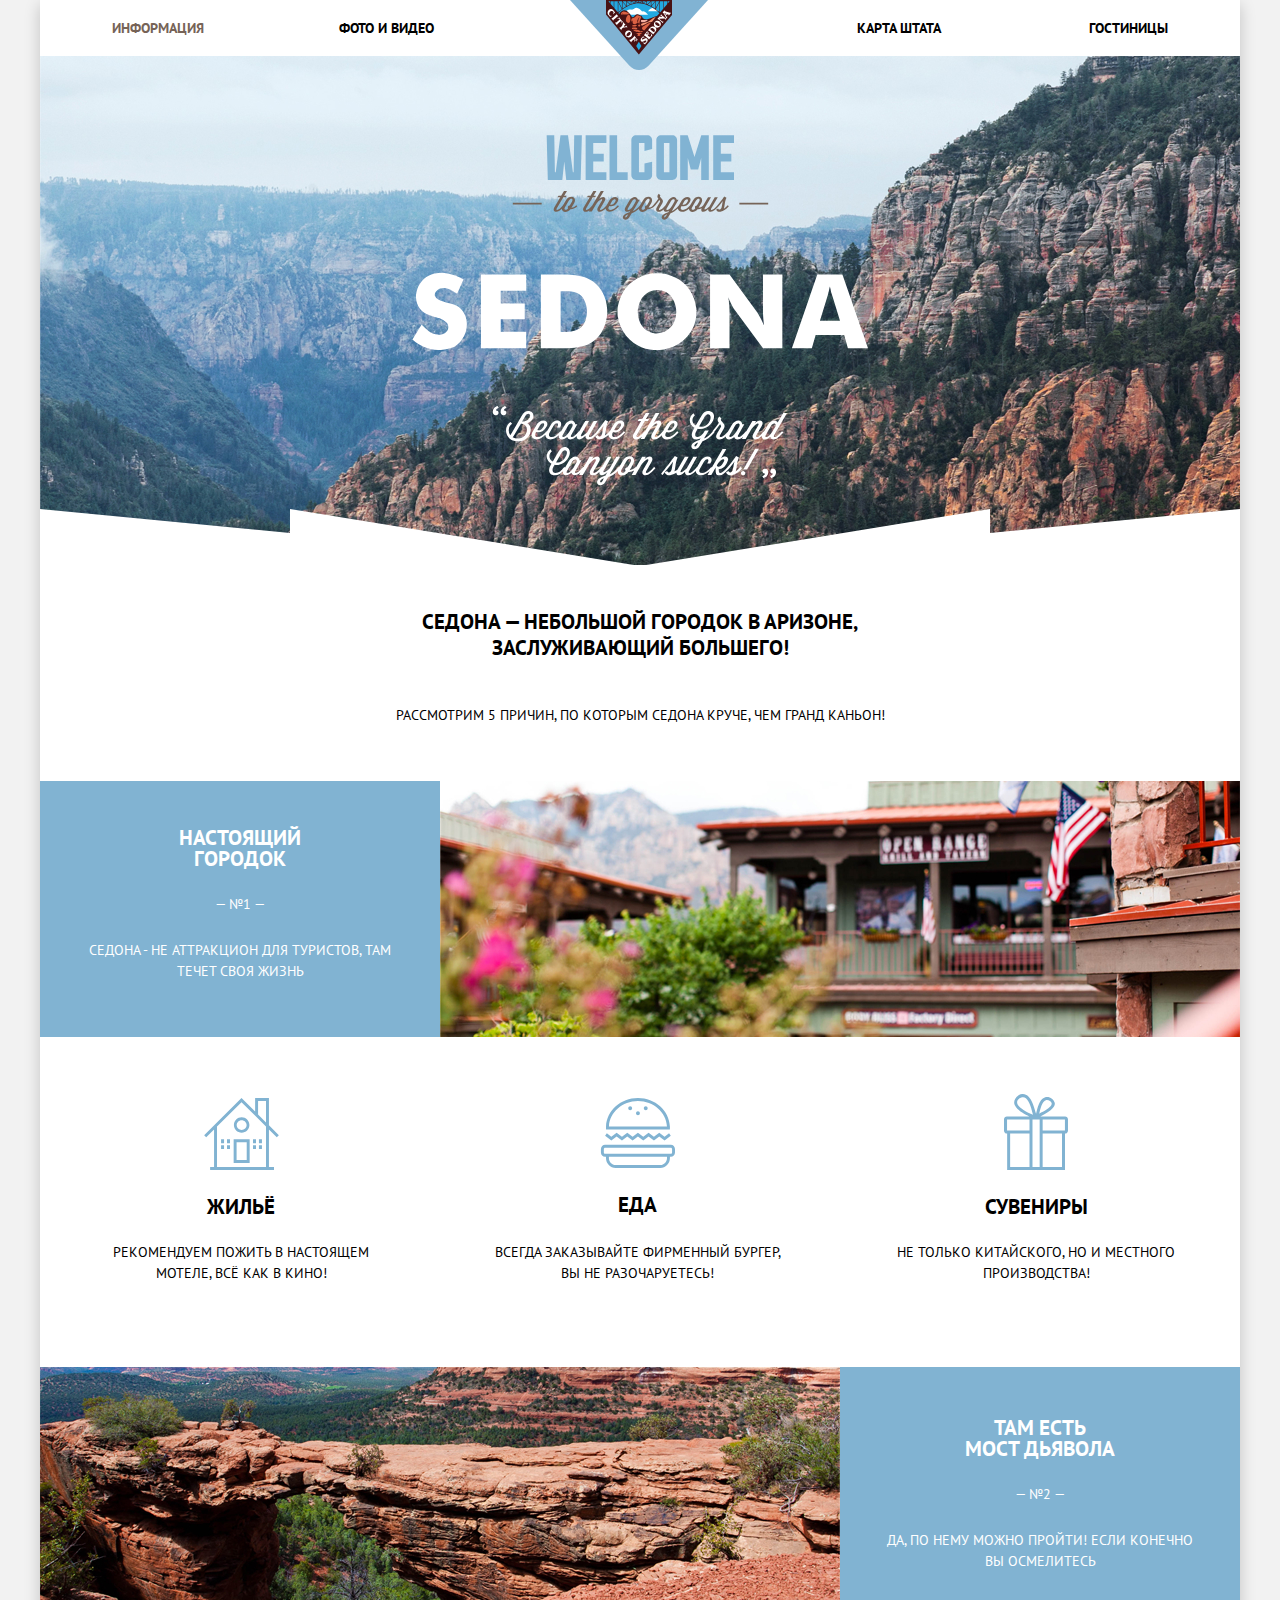
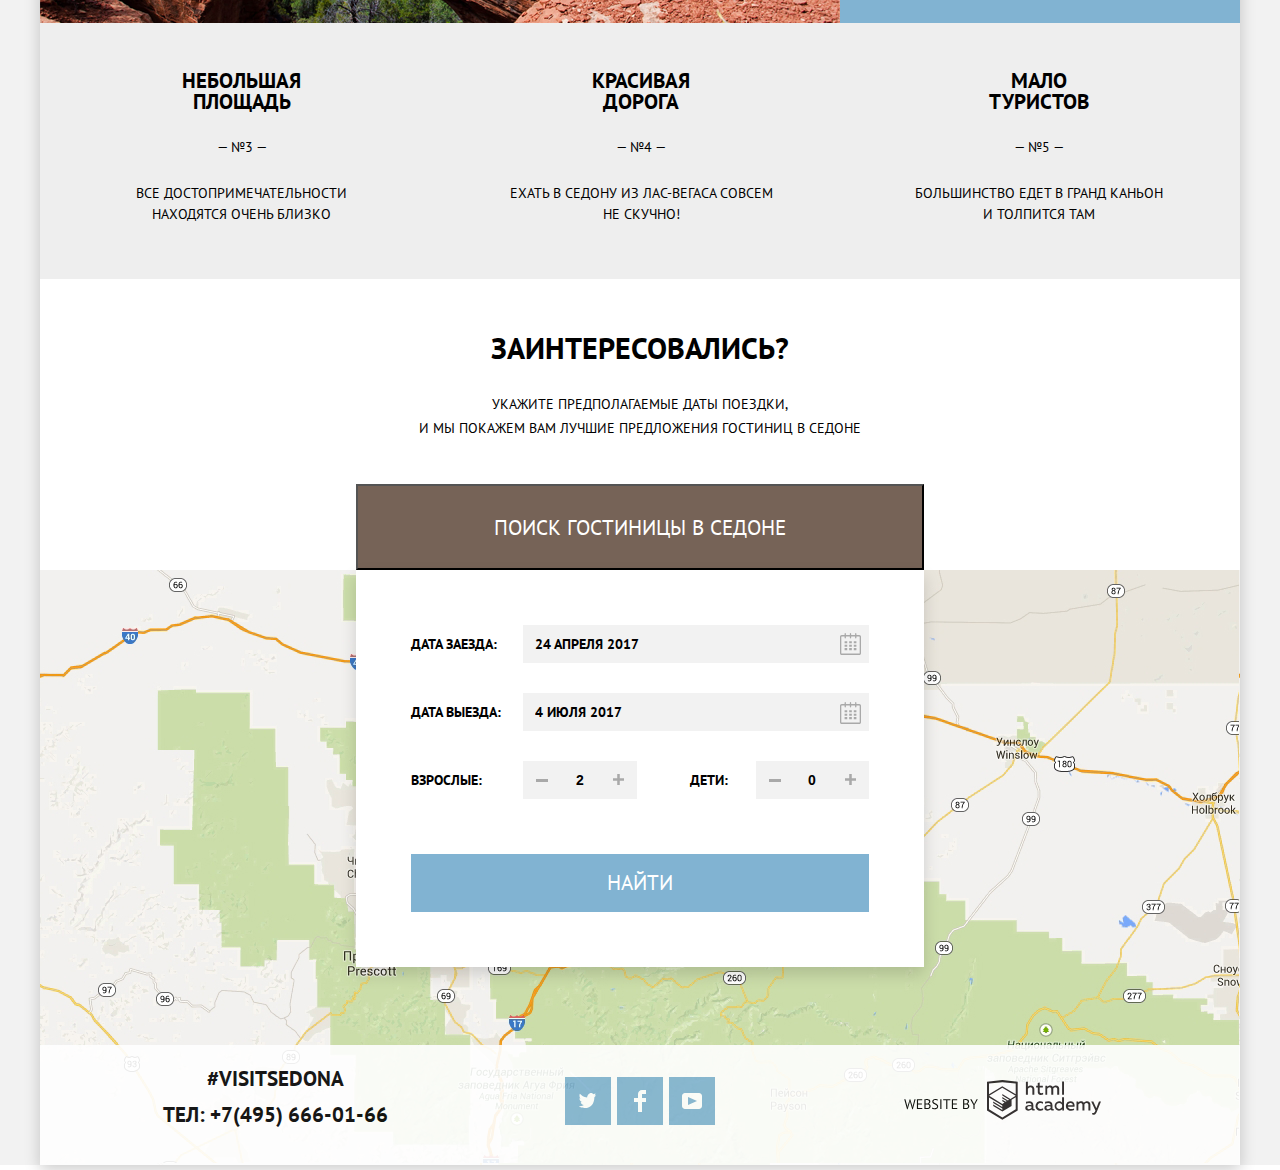
==== commit 4cd171ce: "исправления 2" ====
--- a/index.html
+++ b/index.html
@@ -25,8 +25,9 @@
         </header>
         <!--Основной контент-->
         <main>
+           <h1 class="main_title">Городок Седона</h1>
             <div class="banner">
-                <h1>Городок Седона</h1>
+                
                 <img src="img/welcome.svg" width="457" height="351" alt="Добро пожаловать в Седону" />
             </div>
             <div class="title">
--- a/css/style.min.css
+++ b/css/style.min.css
@@ -1 +1 @@
-:root{--basic-black:#000;--basic-white:#fff;--basic-dark-charcoal:#333;--basic-light-brown:#766357;--basic-brown:#604e43;--basic-dark-brown:#503e33;--basic-special:#e5e5e5;--basic-light-gray:#f2f2f2;--basic-gray:#eee;--basic-gray-dark:#666;--basic-light-blue:#81b3d2;--basic-blue:#669ec0;--basic-dark-blue:#5496bd;--basic-gray-special:#a9a9a9;--basic-grey-date:#ebebeb;--basic-logo1:#231f20;--basic-logo2:#81b3d2;--basic-logo3:#bdbbbc;padding:0;min-width:1200px;background-color:var(--basic-white);color:var(--basic-black);text-align:center;text-transform:uppercase;font-weight:400;font-size:14px;font-family:"PT Sans","Arial",sans-serif;line-height:21px}h1,h2,h3{margin:0;font-weight:700}h2{font-size:21px}a{color:var(--basic-black);text-decoration:none;font-weight:700}img{max-width:100%;height:auto}.page{height:100%}.page_body{min-height:100%;background:var(--basic-light-gray)}.container{width:1200px;margin:0 auto;display:grid;grid-template-rows:-webkit-min-content 1fr -webkit-min-content;grid-template-rows:min-content 1fr min-content;-ms-flex-line-pack:start;align-content:start;-webkit-box-shadow:0 5px 15px 0 rgba(0,1,1,0.2);box-shadow:0 5px 15px 0 rgba(0,1,1,0.2);background:var(--basic-white)}.main_header{width:inherit;height:56px}.main_navigation{padding:0 72px;position:relative}.logo{width:138px;margin-left:-70px;top:0;display:-webkit-inline-box;display:-ms-inline-flexbox;display:inline-flex;position:absolute}.main_header_logo{width:138px;background-color:var(--basic-white)}.navigation_list{display:-webkit-box;display:-ms-flexbox;display:flex;-ms-flex-wrap:wrap;flex-wrap:wrap}.navigation_item{width:227px;padding:18px 0}.navigation_item:nth-child(4n-3){text-align-last:left}.navigation_item:nth-child(4n-2){text-align-last:left}.navigation_item:nth-child(4n-1){margin-left:148px;text-align-last:right}.navigation_item:nth-child(4n){text-align-last:right}.navigation_item:hover{color:var(--basic-light-blue)}.navigation_item:active{color:var(--basic-black);opacity:.3}.item_active{color:var(--basic-light-brown)}.banner{width:1200px;height:509px;display:grid;-webkit-box-align:center;-ms-flex-align:center;align-items:center;-webkit-box-pack:center;-ms-flex-pack:center;justify-content:center;background:url("../img/background_photo.jpg"),-webkit-gradient(linear,left top,right bottom,from(#e2eff7),color-stop(#263943),to(#84636d));background:url("../img/background_photo.jpg"),linear-gradient(to bottom right,#e2eff7,#263943,#84636d);background-position:center;background-size:contain;background-repeat:no-repeat;background:-webkit-gradient(linear,left top,right bottom,from(#e2eff7),color-stop(#263943),to(#84636d))}.banner h1{visibility:hidden;opacity:0}.title{height:216px}.mask{width:1200px;height:272px;margin-top:-56px;position:absolute;display:-webkit-box;display:-ms-flexbox;display:flex;-ms-flex-wrap:wrap;flex-wrap:wrap;-webkit-box-orient:vertical;-webkit-box-direction:normal;-ms-flex-direction:column;flex-direction:column;-webkit-box-pack:justify;-ms-flex-pack:justify;justify-content:space-between;background-image:url("../img/group-1.svg")}.mask h2{margin:0;padding-top:100px;line-height:26px}.mask p{margin:0;padding-bottom:55px}.features_blue{display:-webkit-box;display:-ms-flexbox;display:flex;-ms-flex-wrap:wrap;flex-wrap:wrap;-webkit-box-align:center;-ms-flex-align:center;align-items:center;-webkit-box-pack:center;-ms-flex-pack:center;color:var(--basic-white);background-color:var(--basic-light-blue)}.features_blue_item{margin:0;padding-bottom:10px;display:-webkit-box;display:-ms-flexbox;display:flex;-ms-flex-wrap:wrap;flex-wrap:wrap;-webkit-box-orient:vertical;-webkit-box-direction:normal;-ms-flex-direction:column;flex-direction:column;-webkit-box-flex:1;-ms-flex-positive:1;flex-grow:1;-webkit-box-align:center;-ms-flex-align:center;align-items:center}.features_blue_item p{margin:0;padding-top:25px}.bridge h2{padding-top:8px}.services{height:330px;padding:56px 65px 81px 73px}.services_list{margin:0;padding:0;display:-webkit-box;display:-ms-flexbox;display:flex;-ms-flex-wrap:wrap;flex-wrap:wrap;-webkit-box-pack:justify;-ms-flex-pack:justify;justify-content:space-between;list-style:none}.housing{padding-top:5px}.food{padding-top:5px;padding-left:9px}.food h2{padding-bottom:2px}.services_item h2{margin:0;padding-top:20px}.services_item p{margin:0;padding-top:25px}.features_gray{padding:47px 77px 54px 96px;background:var(--basic-gray)}.gray{padding:0}.gray h2{padding:0}.road h2{padding-left:20px}.road p{padding-left:20px}.title2{height:205px;display:-webkit-box;display:-ms-flexbox;display:flex;-ms-flex-wrap:wrap;flex-wrap:wrap;-webkit-box-orient:vertical;-webkit-box-direction:normal;-ms-flex-direction:column;flex-direction:column}.title2 h2{padding:58px 0 34px 0;font-size:30px}.title2 p{margin:0 auto;line-height:24px}.map{margin:0;width:1200px;height:595px;background-image:url("../img/map.jpg")}.main_footer{margin-top:-120px}.page_footer{width:1200px;height:120px;display:grid;grid-template-columns:1fr 1fr 1fr;position:relative;background-color:var(--basic-white);opacity:.9}.footer_inner{margin:0}.contacts{margin:0;display:-webkit-box;display:-ms-flexbox;display:flex;-ms-flex-wrap:wrap;flex-wrap:wrap;-webkit-box-orient:vertical;-webkit-box-direction:normal;-ms-flex-direction:column;flex-direction:column;-webkit-box-align:center;-ms-flex-align:center;align-items:center;-webkit-box-pack:center;-ms-flex-pack:center;font-size:21px}.contact_text{padding-top:23px;padding-bottom:15px;padding-left:70px}.contact_phone{padding-left:70px}.social{display:-webkit-box;display:-ms-flexbox;display:flex;-ms-flex-wrap:wrap;flex-wrap:wrap;-webkit-box-align:center;-ms-flex-align:center;align-items:center;-webkit-box-pack:center;-ms-flex-pack:center;justify-content:center}.social_menu{margin-top:5px;margin-right:35px;display:-webkit-box;display:-ms-flexbox;display:flex;-ms-flex-wrap:wrap;flex-wrap:wrap;-webkit-box-pack:center;-ms-flex-pack:center;list-style:none}.social_item{width:46px;height:48px;margin-right:6px}.social_link{width:inherit;height:inherit;display:-webkit-box;display:-ms-flexbox;display:flex;-ms-flex-wrap:wrap;flex-wrap:wrap;-webkit-box-align:center;-ms-flex-align:center;align-items:center;-webkit-box-pack:center;-ms-flex-pack:center;justify-content:center;background:var(--basic-light-blue)}.twitter{background-image:url("../img/twitter.svg");background-position:center;background-repeat:no-repeat}.twitter:hover{background:var(--basic-blue);background-image:url("../img/twitter.svg");background-position:center;background-repeat:no-repeat}.twitter:active{background:var(--basic-dark-blue);background-image:url("../img/twitter1.svg");background-position:center;background-repeat:no-repeat}.facebook{background-image:url("../img/facebook.svg");background-position:center;background-repeat:no-repeat}.facebook:hover{background:var(--basic-blue);background-image:url("../img/facebook.svg");background-position:center;background-repeat:no-repeat}.facebook:active{background:var(--basic-dark-blue);background-image:url("../img/facebook1.svg");background-position:center;background-repeat:no-repeat}.youtube{background-image:url("../img/youtube.svg");background-position:center;background-repeat:no-repeat}.youtube:hover{background:var(--basic-blue);background-image:url("../img/youtube.svg");background-position:center;background-repeat:no-repeat}.youtube:active{background:var(--basic-dark-blue);background-image:url("../img/youtube1.svg");background-position:center;background-repeat:no-repeat}.link{padding-bottom:2px;padding-left:64px;display:-webkit-box;display:-ms-flexbox;display:flex;-ms-flex-wrap:wrap;flex-wrap:wrap;-webkit-box-align:center;-ms-flex-align:center;align-items:center;-webkit-box-pack:center;-ms-flex-pack:center}.html_logo{width:115px;height:41px;margin-bottom:8px;margin-left:8px}.html_logo_svg{fill:var(--basic-logo1)}.html_logo_svg:hover{fill:var(--basic-logo2)}.html_logo_svg:active{fill:var(--basic-logo3)}html{-webkit-box-sizing:border-box;box-sizing:border-box}*{-webkit-box-sizing:inherit;box-sizing:inherit}.hotels{height:86px}.hotels h2{visibility:hidden;position:absolute;opacity:0}.wrapper{width:568px;height:481px;margin:0 auto;text-align:center;position:relative}.btn_searsh{display:block;margin:0;width:568px;height:86px;padding:30px;font-family:inherit;color:var(--basic-white);background-color:var(--basic-light-brown);text-transform:uppercase;font-size:21px;letter-spacing:0;text-align:center;cursor:pointer;-webkit-transition:.3s all;transition:.3s all}.btn_searsh:hover{background-color:var(--basic-brown);color:white}.btn_searsh:active{background-color:var(--basic-dark-brown);color:rgba(255,255,255,0.3)}.popup{width:100%;text-transform:uppercase;font-family:inherit;font-size:14px;font-weight:700;-webkit-transition:.5s all linear;transition:.5s all linear;background-color:var(--basic-white);-webkit-box-shadow:0 7px 15px rgba(0,1,1,0.15);box-shadow:0 7px 15px rgba(0,1,1,0.15)}.popup input{border:0;outline:0}.close_form{opacity:1;visibility:visible}.popup_open{-webkit-animation:bounce .6s;animation:bounce .6s;opacity:0;visibility:hidden}.modal-error{-webkit-animation:shake .6s;animation:shake .6s}.date_of_arrival{width:100%;padding:55px 55px 0;display:-webkit-box;display:-ms-flexbox;display:flex;-ms-flex-wrap:wrap;flex-wrap:wrap;-webkit-box-align:center;-ms-flex-align:center;align-items:center;-webkit-box-pack:justify;-ms-flex-pack:justify;justify-content:space-between}.date_of_departure{width:100%;padding:30px 55px 0;display:-webkit-box;display:-ms-flexbox;display:flex;-ms-flex-wrap:wrap;flex-wrap:wrap;-webkit-box-align:center;-ms-flex-align:center;align-items:center;-webkit-box-pack:justify;-ms-flex-pack:justify;justify-content:space-between}.input_date{display:-webkit-box;display:-ms-flexbox;display:flex;-ms-flex-wrap:wrap;flex-wrap:wrap;-webkit-box-pack:end;-ms-flex-pack:end;justify-content:flex-end}.date{width:346px;height:38px;padding-left:12px;position:relative;text-transform:uppercase;font-family:inherit;font-weight:700;background-color:var(--basic-light-gray)}.date:hover{background-color:var(--basic-grey-date)}.date:active{background-color:var(--basic-white)}.calendar{width:38px;height:38px;margin-top:30px;margin-right:55px;position:absolute;border:0;background-color:transparent;background-image:url("../img/calendar.svg");background-repeat:no-repeat;background-position:center;cursor:pointer}.calendar1{padding-top:85px}.calendar:hover{background-color:transparent;background-image:url("../img/calendar1.svg");background-repeat:no-repeat;background-position:center}.calendar:active{background-color:transparent;background-image:url("../img/calendar2.svg");background-repeat:no-repeat;background-position:center}.guests{padding:30px 55px 0;display:-webkit-box;display:-ms-flexbox;display:flex;-ms-flex-wrap:wrap;flex-wrap:wrap;-webkit-box-pack:justify;-ms-flex-pack:justify;justify-content:space-between;position:relative}.quantity{width:38px;height:38px;font-weight:700;text-align:center;background-color:var(--basic-light-gray)}.quantity_inner{display:-webkit-box;display:-ms-flexbox;display:flex}.mature{width:188px;display:-webkit-box;display:-ms-flexbox;display:flex;-ms-flex-wrap:wrap;flex-wrap:wrap;-webkit-box-align:center;-ms-flex-align:center;align-items:center;-webkit-box-pack:justify;-ms-flex-pack:justify;justify-content:space-between}.children{padding-left:53px;-webkit-box-flex:1;-ms-flex-positive:1;flex-grow:1;display:-webkit-box;display:-ms-flexbox;display:flex;-ms-flex-wrap:wrap;flex-wrap:wrap;-webkit-box-align:center;-ms-flex-align:center;align-items:center;-webkit-box-pack:justify;-ms-flex-pack:justify;justify-content:space-between}.bt_minus{width:38px;height:38px;margin-left:112px;display:-webkit-box;display:-ms-flexbox;display:flex;-ms-flex-wrap:wrap;flex-wrap:wrap;-webkit-box-align:center;-ms-flex-align:center;align-items:center;-webkit-box-pack:center;-ms-flex-pack:center;justify-content:center;border:0;background-color:var(--basic-light-gray);cursor:pointer;position:absolute}.bt_minus1{margin-left:345px}.bt_plus{width:38px;height:38px;border:0;background-color:var(--basic-light-gray);background-position:center;background-repeat:no-repeat;cursor:pointer}.btn_svg{fill:var(--basic-gray-special)}.btn_svg:hover{fill:var(--basic-black)}.btn_svg:active{fill:var(--basic-light-blue)}.submit{width:458px;height:58px;margin:55px;font-family:inherit;font-size:21px;color:var(--basic-white);border:0;background-color:var(--basic-light-blue);cursor:pointer}.submit:hover{background-color:var(--basic-blue)}.submit:active{background-color:var(--basic-dark-blue);color:rgba(255,255,255,0.3)}.conditions{width:1200px;height:217px;color:var(--basic-white);background:url("../img/background1.jpg"),-webkit-gradient(linear,left top,right bottom,from(#e2eff7),color-stop(#263943),to(#84636d));background:url("../img/background1.jpg"),linear-gradient(to bottom right,#e2eff7,#263943,#84636d);background:-webkit-gradient(linear,left top,right bottom,from(#e2eff7),color-stop(#263943),to(#84636d))}.conditions_infrastructure{width:1200px;height:217px;padding:27px 73px 33px 56px;display:grid;grid-template-columns:255px 498px 1fr}.conditions_list{font-size:15px;letter-spacing:.08ex;text-align:left;border:0 none}.cost_title{font-weight:bold;font-size:15px}.condition_item{display:-webkit-box;display:-ms-flexbox;display:flex;-ms-flex-wrap:wrap;flex-wrap:wrap;position:relative}.conditions_box{height:135px;padding-top:20px;display:-webkit-box;display:-ms-flexbox;display:flex;-webkit-box-orient:vertical;-webkit-box-direction:normal;-ms-flex-direction:column;flex-direction:column}.checkbox_input{padding-top:45px;-webkit-appearance:none;-webkit-appearance:none;-moz-appearance:none;appearance:none}.label_text{margin-left:2px}.checkbox_label{padding-left:41px;color:var(--basic-white);font-size:14px;letter-spacing:.009ex;cursor:pointer}.checkbox_label:before{content:"";width:23px;height:23px;top:0;left:0;display:block;position:absolute}.checkbox_label:after{content:"";width:27px;height:23px;top:0;left:0;position:absolute;z-index:2;background-size:27px 23px;background-repeat:no-repeat;background-image:url("../img/checkbox-off.svg")}.checkbox_input:checked+.checkbox_label:after{margin-left:2px;background-image:url("../img/checkbox-on.svg");opacity:1}.checkbox_input:disabled+.checkbox_label:before{margin-left:2px;background-image:url("../img/checkbox-disabled-off.svg");opacity:1}.checkbox_input:disabled+.checkbox_label:after{margin-left:2px;background-image:url("../img/checkbox-disabled-on.svg");opacity:1}.cost{display:-webkit-box;display:-ms-flexbox;display:flex;-ms-flex-wrap:wrap;flex-wrap:wrap;-webkit-box-orient:vertical;-webkit-box-direction:normal;-ms-flex-direction:column;flex-direction:column}.cost h3{display:-webkit-box;display:-ms-flexbox;display:flex;-ms-flex-wrap:wrap;flex-wrap:wrap;padding-bottom:10px;font-size:16px}.cost_view{width:317px;height:35px;display:grid;grid-template-columns:1fr 1fr;-webkit-box-align:center;-ms-flex-align:center;align-items:center;border-width:2px;border-style:solid;border-color:var(--basic-white);border-radius:2px}.min_cost{width:159px;padding-left:65px;display:-webkit-box;display:-ms-flexbox;display:flex;-ms-flex-wrap:wrap;flex-wrap:wrap;border-right:2px solid var(--basic-white)}.max_cost{padding-left:51px;display:-webkit-box;display:-ms-flexbox;display:flex;-ms-flex-wrap:wrap;flex-wrap:wrap}.cost_select{width:40px;margin-left:4px;margin-bottom:2px;display:-webkit-box;display:-ms-flexbox;display:flex;-ms-flex-wrap:wrap;flex-wrap:wrap;font-size:14px;color:var(--basic-white);border:0;background-color:transparent}.price_selection{width:317px;height:40px}.range_line{width:100%;height:2px;margin-top:22px;position:relative;background-position:center;background-color:var(--basic-white)}.filter_button{width:19px;height:21px;margin-top:-10px;position:absolute;background-repeat:no-repeat;background-image:url("../img/filter-button.svg")}.min:hover{width:23px;height:24px;margin-top:-12px;margin-left:-159px;background-image:url("../img/filter-button2.svg")}.max:hover{width:23px;height:24px;margin-top:-12px;margin-left:93px;background-image:url("../img/filter-button2.svg")}.min{margin-left:-158px}.max{margin-left:95px}.show_hotels{padding-top:17px;padding-right:10px;display:-webkit-box;display:-ms-flexbox;display:flex;-ms-flex-wrap:wrap;flex-wrap:wrap;-webkit-box-pack:center;-ms-flex-pack:center;justify-content:center}.show_button{width:137px;height:35px;padding-left:35px;display:-webkit-box;display:-ms-flexbox;display:flex;-ms-flex-wrap:wrap;flex-wrap:wrap;-webkit-box-align:center;-ms-flex-align:center;align-items:center;-webkit-box-pack:center;-ms-flex-pack:center;color:var(--basic-white);font-size:12px;font-weight:400;background-color:transparent;border-width:2px;border-style:solid;border-color:var(--basic-white);border-radius:2px}.show_button:hover{color:black;border-color:var(--basic-white);border-radius:2px;background-color:var(--basic-white)}.found_hotels{height:86px;padding:31px 72px;display:-webkit-box;display:-ms-flexbox;display:flex;-ms-flex-wrap:wrap;flex-wrap:wrap;border-width:1px;border-style:solid;border-color:var(--basic-special);border-top:0}.found_title{width:135px;height:-webkit-min-content;height:-moz-min-content;height:min-content;display:-webkit-box;display:-ms-flexbox;display:flex;-ms-flex-wrap:wrap;flex-wrap:wrap;-webkit-box-align:center;-ms-flex-align:center;align-items:center}.found_title h2{margin:0}.found_list{height:-webkit-min-content;height:-moz-min-content;height:min-content;margin-left:27px;display:-webkit-box;display:-ms-flexbox;display:flex;-ms-flex-wrap:wrap;flex-wrap:wrap}.found_list a{margin:0;font-weight:normal;font-style:normal;font-size:12px}.found_list p{margin:0;font-size:12px}.found_items{margin-left:40px;height:-webkit-min-content;height:-moz-min-content;height:min-content;display:-webkit-box;display:-ms-flexbox;display:flex;-ms-flex-wrap:wrap;flex-wrap:wrap;-webkit-box-align:center;-ms-flex-align:center;align-items:center}.found_items a{padding-right:32px;color:rgba(0,0,0,0.3)}.found_items a:hover{color:var(--basic-light-blue);text-decoration:underline}.found_items a:focus{border:0;outline:0;color:var(--basic-light-blue)}.found_items a:active{color:var(--basic-black)}.scrolling{display:-webkit-box;display:-ms-flexbox;display:flex;-ms-flex-wrap:wrap;flex-wrap:wrap;-webkit-box-flex:1;-ms-flex-positive:1;flex-grow:1;-webkit-box-align:end;-ms-flex-align:end;align-items:flex-end;-webkit-box-pack:end;-ms-flex-pack:end;justify-content:flex-end}.arrow_up{width:11px;height:11px;margin-bottom:4px;padding-right:25px;background-image:url("../img/arrows/arrow_up.svg");background-repeat:no-repeat;cursor:pointer}.arrow_down{width:11px;height:11px;margin-bottom:4px;background-image:url("../img/arrows/arrow_down.svg");background-repeat:no-repeat;cursor:pointer}.arrow_up:hover{width:11px;height:11px;padding-right:25px;background-image:url("../img/arrows/arrow_up_hover.svg");background-repeat:no-repeat;cursor:pointer}.arrow_up:active{width:11px;height:11px;padding-right:25px;background-image:url("../img/arrows/arrow_up_active.svg");background-repeat:no-repeat;cursor:pointer}.arrow_up:focus{width:11px;height:11px;padding-right:25px;background-image:url("../img/arrows/arrow_up_active.svg");background-repeat:no-repeat;cursor:pointer}.arrow_down:hover{width:11px;height:11px;background-image:url("../img/arrows/arrow_down_hover.svg");background-repeat:no-repeat;cursor:pointer}.arrow_down:active{width:11px;height:11px;background-image:url("../img/arrows/arrow_down_active.svg");background-repeat:no-repeat;cursor:pointer}.arrow_down:focus{width:11px;height:11px;background-image:url("../img/arrows/arrow_down_active.svg");background-repeat:no-repeat;cursor:pointer}.card_hotels{padding:25px 70px;display:-webkit-box;display:-ms-flexbox;display:flex;-ms-flex-wrap:wrap;flex-wrap:wrap;border-width:1px;border-style:solid;border-color:var(--basic-special);border-top:0}.card_foto{padding-top:5px}.card_list{margin-left:30px;padding-bottom:5px;display:-webkit-box;display:-ms-flexbox;display:flex;-ms-flex-wrap:wrap;flex-wrap:wrap;-webkit-box-orient:vertical;-webkit-box-direction:normal;-ms-flex-direction:column;flex-direction:column;-webkit-box-pack:justify;-ms-flex-pack:justify;justify-content:space-between}.name:hover{color:var(--basic-light-blue)}.name:active{color:rgba(0,0,0,0.3)}.card_hotels h2{display:-webkit-box;display:-ms-flexbox;display:flex;-ms-flex-wrap:wrap;flex-wrap:wrap}.card_hotels p{margin:0;display:-webkit-box;display:-ms-flexbox;display:flex;-ms-flex-wrap:wrap;flex-wrap:wrap}.card_list_item{display:-webkit-box;display:-ms-flexbox;display:flex;-ms-flex-wrap:wrap;flex-wrap:wrap}.card_list_info{width:110px}.card_list_price{width:142px;padding-left:6px}.detailed_button{height:27px;margin-top:17px;display:-webkit-box;display:-ms-flexbox;display:flex;-ms-flex-wrap:wrap;flex-wrap:wrap;-webkit-box-align:center;-ms-flex-align:center;align-items:center;-webkit-box-pack:center;-ms-flex-pack:center;justify-content:center;font-weight:700;color:var(--basic-white);background-color:var(--basic-light-blue)}.detailed_button:hover{background:var(--basic-blue)}.detailed_button:active{background:var(--basic-dark-blue);color:rgba(255,255,255,0.3)}.reserve_button{width:142px;height:27px;margin-top:15px;display:-webkit-box;display:-ms-flexbox;display:flex;-ms-flex-wrap:wrap;flex-wrap:wrap;-webkit-box-align:center;-ms-flex-align:center;align-items:center;-webkit-box-pack:center;-ms-flex-pack:center;justify-content:center;font-weight:700;color:var(--basic-white);background-color:var(--basic-light-brown)}.reserve_button:hover{background:var(--basic-brown)}.reserve_button:active{color:rgba(255,255,255,0.3);background:var(--basic-dark-brown)}.card_reating{display:-webkit-box;display:-ms-flexbox;display:flex;-ms-flex-wrap:wrap;flex-wrap:wrap;-webkit-box-flex:1;-ms-flex-positive:1;flex-grow:1;-webkit-box-orient:vertical;-webkit-box-direction:normal;-ms-flex-direction:column;flex-direction:column;-webkit-box-align:end;-ms-flex-align:end;align-items:flex-end;-webkit-box-pack:justify;-ms-flex-pack:justify;justify-content:space-between}.stars{width:150px;height:23px;margin-top:5px;margin-right:2px;background-image:url("../img/star.svg");background-repeat:space}.amara{width:90px}.desert{width:65px}.villas{width:42px}.ball_reating{width:110px;height:27px;margin-bottom:10px;display:-webkit-box;display:-ms-flexbox;display:flex;-ms-flex-wrap:wrap;flex-wrap:wrap;-webkit-box-align:center;-ms-flex-align:center;align-items:center;-webkit-box-pack:center;-ms-flex-pack:center;justify-content:center;color:var(--basic-gray-dark);background-color:var(--basic-light-gray)}+:root{--basic-black:#000;--basic-white:#fff;--basic-dark-charcoal:#333;--basic-light-brown:#766357;--basic-brown:#604e43;--basic-dark-brown:#503e33;--basic-special:#e5e5e5;--basic-light-gray:#f2f2f2;--basic-gray:#eee;--basic-gray-dark:#666;--basic-light-blue:#81b3d2;--basic-blue:#669ec0;--basic-dark-blue:#5496bd;--basic-gray-special:#a9a9a9;--basic-grey-date:#ebebeb;--basic-logo1:#231f20;--basic-logo2:#81b3d2;--basic-logo3:#bdbbbc;padding:0;min-width:1200px;background-color:var(--basic-white);color:var(--basic-black);text-align:center;text-transform:uppercase;font-weight:400;font-size:14px;font-family:"PT Sans","Arial",sans-serif;line-height:21px}h1,h2,h3{margin:0;font-weight:700}h2{font-size:21px}a{color:var(--basic-black);text-decoration:none;font-weight:700}img{max-width:100%;height:auto}.page{height:100%}.page_body{min-height:100%;background:var(--basic-light-gray)}.container{width:1200px;margin:0 auto;display:grid;grid-template-rows:-webkit-min-content 1fr -webkit-min-content;grid-template-rows:min-content 1fr min-content;-ms-flex-line-pack:start;align-content:start;-webkit-box-shadow:0 5px 15px 0 rgba(0,1,1,0.2);box-shadow:0 5px 15px 0 rgba(0,1,1,0.2);background:var(--basic-white)}.main_header{width:inherit;height:56px}.main_navigation{padding:0 72px;position:relative}.logo{width:138px;margin-left:-70px;top:0;display:-webkit-inline-box;display:-ms-inline-flexbox;display:inline-flex;position:absolute}.main_header_logo{width:138px;background-color:var(--basic-white)}.navigation_list{display:-webkit-box;display:-ms-flexbox;display:flex;-ms-flex-wrap:wrap;flex-wrap:wrap}.navigation_item{width:227px;padding:18px 0}.navigation_item:nth-child(4n-3){text-align-last:left}.navigation_item:nth-child(4n-2){text-align-last:left}.navigation_item:nth-child(4n-1){margin-left:148px;text-align-last:right}.navigation_item:nth-child(4n){text-align-last:right}.navigation_item:hover{color:var(--basic-light-blue)}.navigation_item:active{color:var(--basic-black);opacity:.3}.item_active{color:var(--basic-light-brown)}.main_title{visibility:hidden;opacity:0;position:absolute}.banner{width:1200px;height:509px;display:grid;-webkit-box-align:center;-ms-flex-align:center;align-items:center;-webkit-box-pack:center;-ms-flex-pack:center;justify-content:center;background:url("../img/background_photo.jpg"),-webkit-gradient(linear,left top, right bottom,from(#e2eff7),color-stop(#263943),to(#84636d));background:url("../img/background_photo.jpg"),linear-gradient(to bottom right,#e2eff7,#263943,#84636d);background-position:center;background-size:contain;background-repeat:no-repeat;background:-webkit-gradient(linear,left top,right bottom,from(#e2eff7),color-stop(#263943),to(#84636d))}.title{height:216px}.mask{width:1200px;height:272px;margin-top:-56px;position:absolute;display:-webkit-box;display:-ms-flexbox;display:flex;-ms-flex-wrap:wrap;flex-wrap:wrap;-webkit-box-orient:vertical;-webkit-box-direction:normal;-ms-flex-direction:column;flex-direction:column;-webkit-box-pack:justify;-ms-flex-pack:justify;justify-content:space-between;background-image:url("../img/group-1.svg")}.mask h2{margin:0;padding-top:100px;line-height:26px}.mask p{margin:0;padding-bottom:55px}.features_blue{display:-webkit-box;display:-ms-flexbox;display:flex;-ms-flex-wrap:wrap;flex-wrap:wrap;-webkit-box-align:center;-ms-flex-align:center;align-items:center;-webkit-box-pack:center;-ms-flex-pack:center;color:var(--basic-white);background-color:var(--basic-light-blue)}.features_blue_item{margin:0;padding-bottom:10px;display:-webkit-box;display:-ms-flexbox;display:flex;-ms-flex-wrap:wrap;flex-wrap:wrap;-webkit-box-orient:vertical;-webkit-box-direction:normal;-ms-flex-direction:column;flex-direction:column;-webkit-box-flex:1;-ms-flex-positive:1;flex-grow:1;-webkit-box-align:center;-ms-flex-align:center;align-items:center}.features_blue_item p{margin:0;padding-top:25px}.bridge h2{padding-top:8px}.services{height:330px;padding:56px 65px 81px 73px}.services_list{margin:0;padding:0;display:-webkit-box;display:-ms-flexbox;display:flex;-ms-flex-wrap:wrap;flex-wrap:wrap;-webkit-box-pack:justify;-ms-flex-pack:justify;justify-content:space-between;list-style:none}.housing{padding-top:5px}.food{padding-top:5px;padding-left:9px}.food h2{padding-bottom:2px}.services_item h2{margin:0;padding-top:20px}.services_item p{margin:0;padding-top:25px}.features_gray{padding:47px 77px 54px 96px;background:var(--basic-gray)}.gray{padding:0}.gray h2{padding:0}.road h2{padding-left:20px}.road p{padding-left:20px}.title2{height:205px;display:-webkit-box;display:-ms-flexbox;display:flex;-ms-flex-wrap:wrap;flex-wrap:wrap;-webkit-box-orient:vertical;-webkit-box-direction:normal;-ms-flex-direction:column;flex-direction:column}.title2 h2{padding:58px 0 34px 0;font-size:30px}.title2 p{margin:0 auto;line-height:24px}.map{margin:0;width:1200px;height:595px;background-image:url("../img/map.jpg")}.main_footer{margin-top:-120px}.page_footer{width:1200px;height:120px;display:grid;grid-template-columns:1fr 1fr 1fr;position:relative;background-color:var(--basic-white);opacity:.9}.footer_inner{margin:0}.contacts{margin:0;display:-webkit-box;display:-ms-flexbox;display:flex;-ms-flex-wrap:wrap;flex-wrap:wrap;-webkit-box-orient:vertical;-webkit-box-direction:normal;-ms-flex-direction:column;flex-direction:column;-webkit-box-align:center;-ms-flex-align:center;align-items:center;-webkit-box-pack:center;-ms-flex-pack:center;font-size:21px}.contact_text{padding-top:23px;padding-bottom:15px;padding-left:70px}.contact_phone{padding-left:70px}.social{display:-webkit-box;display:-ms-flexbox;display:flex;-ms-flex-wrap:wrap;flex-wrap:wrap;-webkit-box-align:center;-ms-flex-align:center;align-items:center;-webkit-box-pack:center;-ms-flex-pack:center;justify-content:center}.social_menu{margin-top:5px;margin-right:35px;display:-webkit-box;display:-ms-flexbox;display:flex;-ms-flex-wrap:wrap;flex-wrap:wrap;-webkit-box-pack:center;-ms-flex-pack:center;list-style:none}.social_item{width:46px;height:48px;margin-right:6px}.social_link{width:inherit;height:inherit;display:-webkit-box;display:-ms-flexbox;display:flex;-ms-flex-wrap:wrap;flex-wrap:wrap;-webkit-box-align:center;-ms-flex-align:center;align-items:center;-webkit-box-pack:center;-ms-flex-pack:center;justify-content:center;background:var(--basic-light-blue)}.twitter{background-image:url("../img/twitter.svg");background-position:center;background-repeat:no-repeat}.twitter:hover{background:var(--basic-blue);background-image:url("../img/twitter.svg");background-position:center;background-repeat:no-repeat}.twitter:active{background:var(--basic-dark-blue);background-image:url("../img/twitter1.svg");background-position:center;background-repeat:no-repeat}.facebook{background-image:url("../img/facebook.svg");background-position:center;background-repeat:no-repeat}.facebook:hover{background:var(--basic-blue);background-image:url("../img/facebook.svg");background-position:center;background-repeat:no-repeat}.facebook:active{background:var(--basic-dark-blue);background-image:url("../img/facebook1.svg");background-position:center;background-repeat:no-repeat}.youtube{background-image:url("../img/youtube.svg");background-position:center;background-repeat:no-repeat}.youtube:hover{background:var(--basic-blue);background-image:url("../img/youtube.svg");background-position:center;background-repeat:no-repeat}.youtube:active{background:var(--basic-dark-blue);background-image:url("../img/youtube1.svg");background-position:center;background-repeat:no-repeat}.link{padding-bottom:2px;padding-left:64px;display:-webkit-box;display:-ms-flexbox;display:flex;-ms-flex-wrap:wrap;flex-wrap:wrap;-webkit-box-align:center;-ms-flex-align:center;align-items:center;-webkit-box-pack:center;-ms-flex-pack:center}.html_logo{width:115px;height:41px;margin-bottom:8px;margin-left:8px}.html_logo_svg{fill:var(--basic-logo1)}.html_logo_svg:hover{fill:var(--basic-logo2)}.html_logo_svg:active{fill:var(--basic-logo3)}html{-webkit-box-sizing:border-box;box-sizing:border-box}*{-webkit-box-sizing:inherit;box-sizing:inherit}.hotels{height:86px}.hotels h2{visibility:hidden;position:absolute;opacity:0}.wrapper{width:568px;height:481px;margin:0 auto;text-align:center;position:relative}.btn_searsh{display:block;margin:0;width:568px;height:86px;padding:30px;font-family:inherit;color:var(--basic-white);background-color:var(--basic-light-brown);text-transform:uppercase;font-size:21px;letter-spacing:0;text-align:center;cursor:pointer;-webkit-transition:.3s all;transition:.3s all}.btn_searsh:hover{background-color:var(--basic-brown);color:white}.btn_searsh:active{background-color:var(--basic-dark-brown);color:rgba(255,255,255,0.3)}.popup{width:100%;text-transform:uppercase;font-family:inherit;font-size:14px;font-weight:700;-webkit-transition:.5s all linear;transition:.5s all linear;background-color:var(--basic-white);-webkit-box-shadow:0 7px 15px rgba(0,1,1,0.15);box-shadow:0 7px 15px rgba(0,1,1,0.15)}.popup input{border:0;outline:0}.close_form{opacity:1;visibility:visible}.popup_open{-webkit-animation:bounce .6s;animation:bounce .6s;opacity:0;visibility:hidden}.modal-error{-webkit-animation:shake .6s;animation:shake .6s}.date_of_arrival{width:100%;padding:55px 55px 0;display:-webkit-box;display:-ms-flexbox;display:flex;-ms-flex-wrap:wrap;flex-wrap:wrap;-webkit-box-align:center;-ms-flex-align:center;align-items:center;-webkit-box-pack:justify;-ms-flex-pack:justify;justify-content:space-between}.date_of_departure{width:100%;padding:30px 55px 0;display:-webkit-box;display:-ms-flexbox;display:flex;-ms-flex-wrap:wrap;flex-wrap:wrap;-webkit-box-align:center;-ms-flex-align:center;align-items:center;-webkit-box-pack:justify;-ms-flex-pack:justify;justify-content:space-between}.input_date{display:-webkit-box;display:-ms-flexbox;display:flex;-ms-flex-wrap:wrap;flex-wrap:wrap;-webkit-box-pack:end;-ms-flex-pack:end;justify-content:flex-end}.date{width:346px;height:38px;padding-left:12px;position:relative;text-transform:uppercase;font-family:inherit;font-weight:700;background-color:var(--basic-light-gray)}.date:hover{background-color:var(--basic-grey-date)}.date:active{background-color:var(--basic-white)}.calendar{width:38px;height:38px;margin-top:30px;margin-right:55px;position:absolute;border:0;background-color:transparent;background-image:url("../img/calendar.svg");background-repeat:no-repeat;background-position:center;cursor:pointer}.calendar1{padding-top:85px}.calendar:hover{background-color:transparent;background-image:url("../img/calendar1.svg");background-repeat:no-repeat;background-position:center}.calendar:active{background-color:transparent;background-image:url("../img/calendar2.svg");background-repeat:no-repeat;background-position:center}.guests{padding:30px 55px 0;display:-webkit-box;display:-ms-flexbox;display:flex;-ms-flex-wrap:wrap;flex-wrap:wrap;-webkit-box-pack:justify;-ms-flex-pack:justify;justify-content:space-between;position:relative}.quantity{width:38px;height:38px;font-weight:700;text-align:center;background-color:var(--basic-light-gray)}.quantity_inner{display:-webkit-box;display:-ms-flexbox;display:flex}.mature{width:188px;display:-webkit-box;display:-ms-flexbox;display:flex;-ms-flex-wrap:wrap;flex-wrap:wrap;-webkit-box-align:center;-ms-flex-align:center;align-items:center;-webkit-box-pack:justify;-ms-flex-pack:justify;justify-content:space-between}.children{padding-left:53px;-webkit-box-flex:1;-ms-flex-positive:1;flex-grow:1;display:-webkit-box;display:-ms-flexbox;display:flex;-ms-flex-wrap:wrap;flex-wrap:wrap;-webkit-box-align:center;-ms-flex-align:center;align-items:center;-webkit-box-pack:justify;-ms-flex-pack:justify;justify-content:space-between}.bt_minus{width:38px;height:38px;margin-left:112px;display:-webkit-box;display:-ms-flexbox;display:flex;-ms-flex-wrap:wrap;flex-wrap:wrap;-webkit-box-align:center;-ms-flex-align:center;align-items:center;-webkit-box-pack:center;-ms-flex-pack:center;justify-content:center;border:0;background-color:var(--basic-light-gray);cursor:pointer;position:absolute}.bt_minus1{margin-left:345px}.bt_plus{width:38px;height:38px;border:0;background-color:var(--basic-light-gray);background-position:center;background-repeat:no-repeat;cursor:pointer}.btn_svg{fill:var(--basic-gray-special)}.btn_svg:hover{fill:var(--basic-black)}.btn_svg:active{fill:var(--basic-light-blue)}.submit{width:458px;height:58px;margin:55px;font-family:inherit;font-size:21px;color:var(--basic-white);border:0;background-color:var(--basic-light-blue);cursor:pointer}.submit:hover{background-color:var(--basic-blue)}.submit:active{background-color:var(--basic-dark-blue);color:rgba(255,255,255,0.3)}.conditions{width:1200px;height:217px;color:var(--basic-white);background:url("../img/background1.jpg"),-webkit-gradient(linear,left top, right bottom,from(#e2eff7),color-stop(#263943),to(#84636d));background:url("../img/background1.jpg"),linear-gradient(to bottom right,#e2eff7,#263943,#84636d);background:-webkit-gradient(linear,left top,right bottom,from(#e2eff7),color-stop(#263943),to(#84636d))}.conditions_infrastructure{width:1200px;height:217px;padding:27px 73px 33px 56px;display:grid;grid-template-columns:255px 498px 1fr}.conditions_list{font-size:15px;letter-spacing:.08ex;text-align:left;border:0 none}.cost_title{font-weight:bold;font-size:15px}.condition_item{display:-webkit-box;display:-ms-flexbox;display:flex;-ms-flex-wrap:wrap;flex-wrap:wrap;position:relative}.conditions_box{height:135px;padding-top:20px;display:-webkit-box;display:-ms-flexbox;display:flex;-webkit-box-orient:vertical;-webkit-box-direction:normal;-ms-flex-direction:column;flex-direction:column}.checkbox_input{padding-top:45px;-webkit-appearance:none;-webkit-appearance:none;-moz-appearance:none;appearance:none}.label_text{margin-left:2px}.checkbox_label{padding-left:41px;color:var(--basic-white);font-size:14px;letter-spacing:.009ex;cursor:pointer}.checkbox_label:before{content:"";width:23px;height:23px;top:0;left:0;display:block;position:absolute}.checkbox_label:after{content:"";width:27px;height:23px;top:0;left:0;position:absolute;z-index:2;background-size:27px 23px;background-repeat:no-repeat;background-image:url("../img/checkbox-off.svg")}.checkbox_input:checked+.checkbox_label:after{margin-left:2px;background-image:url("../img/checkbox-on.svg");opacity:1}.checkbox_input:disabled+.checkbox_label:before{margin-left:2px;background-image:url("../img/checkbox-disabled-off.svg");opacity:1}.checkbox_input:disabled+.checkbox_label:after{margin-left:2px;background-image:url("../img/checkbox-disabled-on.svg");opacity:1}.cost{display:-webkit-box;display:-ms-flexbox;display:flex;-ms-flex-wrap:wrap;flex-wrap:wrap;-webkit-box-orient:vertical;-webkit-box-direction:normal;-ms-flex-direction:column;flex-direction:column}.cost h3{display:-webkit-box;display:-ms-flexbox;display:flex;-ms-flex-wrap:wrap;flex-wrap:wrap;padding-bottom:10px;font-size:16px}.cost_view{width:317px;height:35px;display:grid;grid-template-columns:1fr 1fr;-webkit-box-align:center;-ms-flex-align:center;align-items:center;border-width:2px;border-style:solid;border-color:var(--basic-white);border-radius:2px}.min_cost{width:159px;padding-left:65px;display:-webkit-box;display:-ms-flexbox;display:flex;-ms-flex-wrap:wrap;flex-wrap:wrap;border-right:2px solid var(--basic-white)}.max_cost{padding-left:51px;display:-webkit-box;display:-ms-flexbox;display:flex;-ms-flex-wrap:wrap;flex-wrap:wrap}.cost_select{width:40px;margin-left:4px;margin-bottom:2px;display:-webkit-box;display:-ms-flexbox;display:flex;-ms-flex-wrap:wrap;flex-wrap:wrap;font-size:14px;color:var(--basic-white);border:0;background-color:transparent}.price_selection{width:317px;height:40px}.range_line{width:100%;height:2px;margin-top:22px;position:relative;background-position:center;background-color:var(--basic-white)}.filter_button{width:19px;height:21px;margin-top:-10px;position:absolute;background-repeat:no-repeat;background-image:url("../img/filter-button.svg")}.min:hover{width:23px;height:24px;margin-top:-12px;margin-left:-159px;background-image:url("../img/filter-button2.svg")}.max:hover{width:23px;height:24px;margin-top:-12px;margin-left:93px;background-image:url("../img/filter-button2.svg")}.min{margin-left:-158px}.max{margin-left:95px}.show_hotels{padding-top:17px;padding-right:10px;display:-webkit-box;display:-ms-flexbox;display:flex;-ms-flex-wrap:wrap;flex-wrap:wrap;-webkit-box-pack:center;-ms-flex-pack:center;justify-content:center}.show_button{width:137px;height:35px;padding-left:35px;display:-webkit-box;display:-ms-flexbox;display:flex;-ms-flex-wrap:wrap;flex-wrap:wrap;-webkit-box-align:center;-ms-flex-align:center;align-items:center;-webkit-box-pack:center;-ms-flex-pack:center;color:var(--basic-white);font-size:12px;font-weight:400;background-color:transparent;border-width:2px;border-style:solid;border-color:var(--basic-white);border-radius:2px}.show_button:hover{color:black;border-color:var(--basic-white);border-radius:2px;background-color:var(--basic-white)}.found_hotels{height:86px;padding:31px 72px;display:-webkit-box;display:-ms-flexbox;display:flex;-ms-flex-wrap:wrap;flex-wrap:wrap;border-width:1px;border-style:solid;border-color:var(--basic-special);border-top:0}.found_title{width:135px;height:-webkit-min-content;height:-moz-min-content;height:min-content;display:-webkit-box;display:-ms-flexbox;display:flex;-ms-flex-wrap:wrap;flex-wrap:wrap;-webkit-box-align:center;-ms-flex-align:center;align-items:center}.found_title h2{margin:0}.found_list{height:-webkit-min-content;height:-moz-min-content;height:min-content;margin-left:27px;display:-webkit-box;display:-ms-flexbox;display:flex;-ms-flex-wrap:wrap;flex-wrap:wrap}.found_list a{margin:0;font-weight:normal;font-style:normal;font-size:12px}.found_list p{margin:0;font-size:12px}.found_items{margin-left:40px;height:-webkit-min-content;height:-moz-min-content;height:min-content;display:-webkit-box;display:-ms-flexbox;display:flex;-ms-flex-wrap:wrap;flex-wrap:wrap;-webkit-box-align:center;-ms-flex-align:center;align-items:center}.found_items a{padding-right:32px;color:rgba(0,0,0,0.3)}.found_items a:hover{color:var(--basic-light-blue);text-decoration:underline}.found_items a:focus{border:0;outline:0;color:var(--basic-light-blue)}.found_items a:active{color:var(--basic-black)}.scrolling{display:-webkit-box;display:-ms-flexbox;display:flex;-ms-flex-wrap:wrap;flex-wrap:wrap;-webkit-box-flex:1;-ms-flex-positive:1;flex-grow:1;-webkit-box-align:end;-ms-flex-align:end;align-items:flex-end;-webkit-box-pack:end;-ms-flex-pack:end;justify-content:flex-end}.arrow_up{width:11px;height:11px;margin-bottom:4px;padding-right:25px;background-image:url("../img/arrows/arrow_up.svg");background-repeat:no-repeat;cursor:pointer}.arrow_down{width:11px;height:11px;margin-bottom:4px;background-image:url("../img/arrows/arrow_down.svg");background-repeat:no-repeat;cursor:pointer}.arrow_up:hover{width:11px;height:11px;padding-right:25px;background-image:url("../img/arrows/arrow_up_hover.svg");background-repeat:no-repeat;cursor:pointer}.arrow_up:active{width:11px;height:11px;padding-right:25px;background-image:url("../img/arrows/arrow_up_active.svg");background-repeat:no-repeat;cursor:pointer}.arrow_up:focus{width:11px;height:11px;padding-right:25px;background-image:url("../img/arrows/arrow_up_active.svg");background-repeat:no-repeat;cursor:pointer}.arrow_down:hover{width:11px;height:11px;background-image:url("../img/arrows/arrow_down_hover.svg");background-repeat:no-repeat;cursor:pointer}.arrow_down:active{width:11px;height:11px;background-image:url("../img/arrows/arrow_down_active.svg");background-repeat:no-repeat;cursor:pointer}.arrow_down:focus{width:11px;height:11px;background-image:url("../img/arrows/arrow_down_active.svg");background-repeat:no-repeat;cursor:pointer}.card_hotels{padding:25px 70px;display:-webkit-box;display:-ms-flexbox;display:flex;-ms-flex-wrap:wrap;flex-wrap:wrap;border-width:1px;border-style:solid;border-color:var(--basic-special);border-top:0}.card_foto{padding-top:5px}.card_list{margin-left:30px;padding-bottom:5px;display:-webkit-box;display:-ms-flexbox;display:flex;-ms-flex-wrap:wrap;flex-wrap:wrap;-webkit-box-orient:vertical;-webkit-box-direction:normal;-ms-flex-direction:column;flex-direction:column;-webkit-box-pack:justify;-ms-flex-pack:justify;justify-content:space-between}.name:hover{color:var(--basic-light-blue)}.name:active{color:rgba(0,0,0,0.3)}.card_hotels h2{display:-webkit-box;display:-ms-flexbox;display:flex;-ms-flex-wrap:wrap;flex-wrap:wrap}.card_hotels p{margin:0;display:-webkit-box;display:-ms-flexbox;display:flex;-ms-flex-wrap:wrap;flex-wrap:wrap}.card_list_item{display:-webkit-box;display:-ms-flexbox;display:flex;-ms-flex-wrap:wrap;flex-wrap:wrap}.card_list_info{width:110px}.card_list_price{width:142px;padding-left:6px}.detailed_button{height:27px;margin-top:17px;display:-webkit-box;display:-ms-flexbox;display:flex;-ms-flex-wrap:wrap;flex-wrap:wrap;-webkit-box-align:center;-ms-flex-align:center;align-items:center;-webkit-box-pack:center;-ms-flex-pack:center;justify-content:center;font-weight:700;color:var(--basic-white);background-color:var(--basic-light-blue)}.detailed_button:hover{background:var(--basic-blue)}.detailed_button:active{background:var(--basic-dark-blue);color:rgba(255,255,255,0.3)}.reserve_button{width:142px;height:27px;margin-top:15px;display:-webkit-box;display:-ms-flexbox;display:flex;-ms-flex-wrap:wrap;flex-wrap:wrap;-webkit-box-align:center;-ms-flex-align:center;align-items:center;-webkit-box-pack:center;-ms-flex-pack:center;justify-content:center;font-weight:700;color:var(--basic-white);background-color:var(--basic-light-brown)}.reserve_button:hover{background:var(--basic-brown)}.reserve_button:active{color:rgba(255,255,255,0.3);background:var(--basic-dark-brown)}.card_reating{display:-webkit-box;display:-ms-flexbox;display:flex;-ms-flex-wrap:wrap;flex-wrap:wrap;-webkit-box-flex:1;-ms-flex-positive:1;flex-grow:1;-webkit-box-orient:vertical;-webkit-box-direction:normal;-ms-flex-direction:column;flex-direction:column;-webkit-box-align:end;-ms-flex-align:end;align-items:flex-end;-webkit-box-pack:justify;-ms-flex-pack:justify;justify-content:space-between}.stars{width:150px;height:23px;margin-top:5px;margin-right:2px;background-image:url("../img/star.svg");background-repeat:space}.amara{width:90px}.desert{width:65px}.villas{width:42px}.ball_reating{width:110px;height:27px;margin-bottom:10px;display:-webkit-box;display:-ms-flexbox;display:flex;-ms-flex-wrap:wrap;flex-wrap:wrap;-webkit-box-align:center;-ms-flex-align:center;align-items:center;-webkit-box-pack:center;-ms-flex-pack:center;justify-content:center;color:var(--basic-gray-dark);background-color:var(--basic-light-gray)}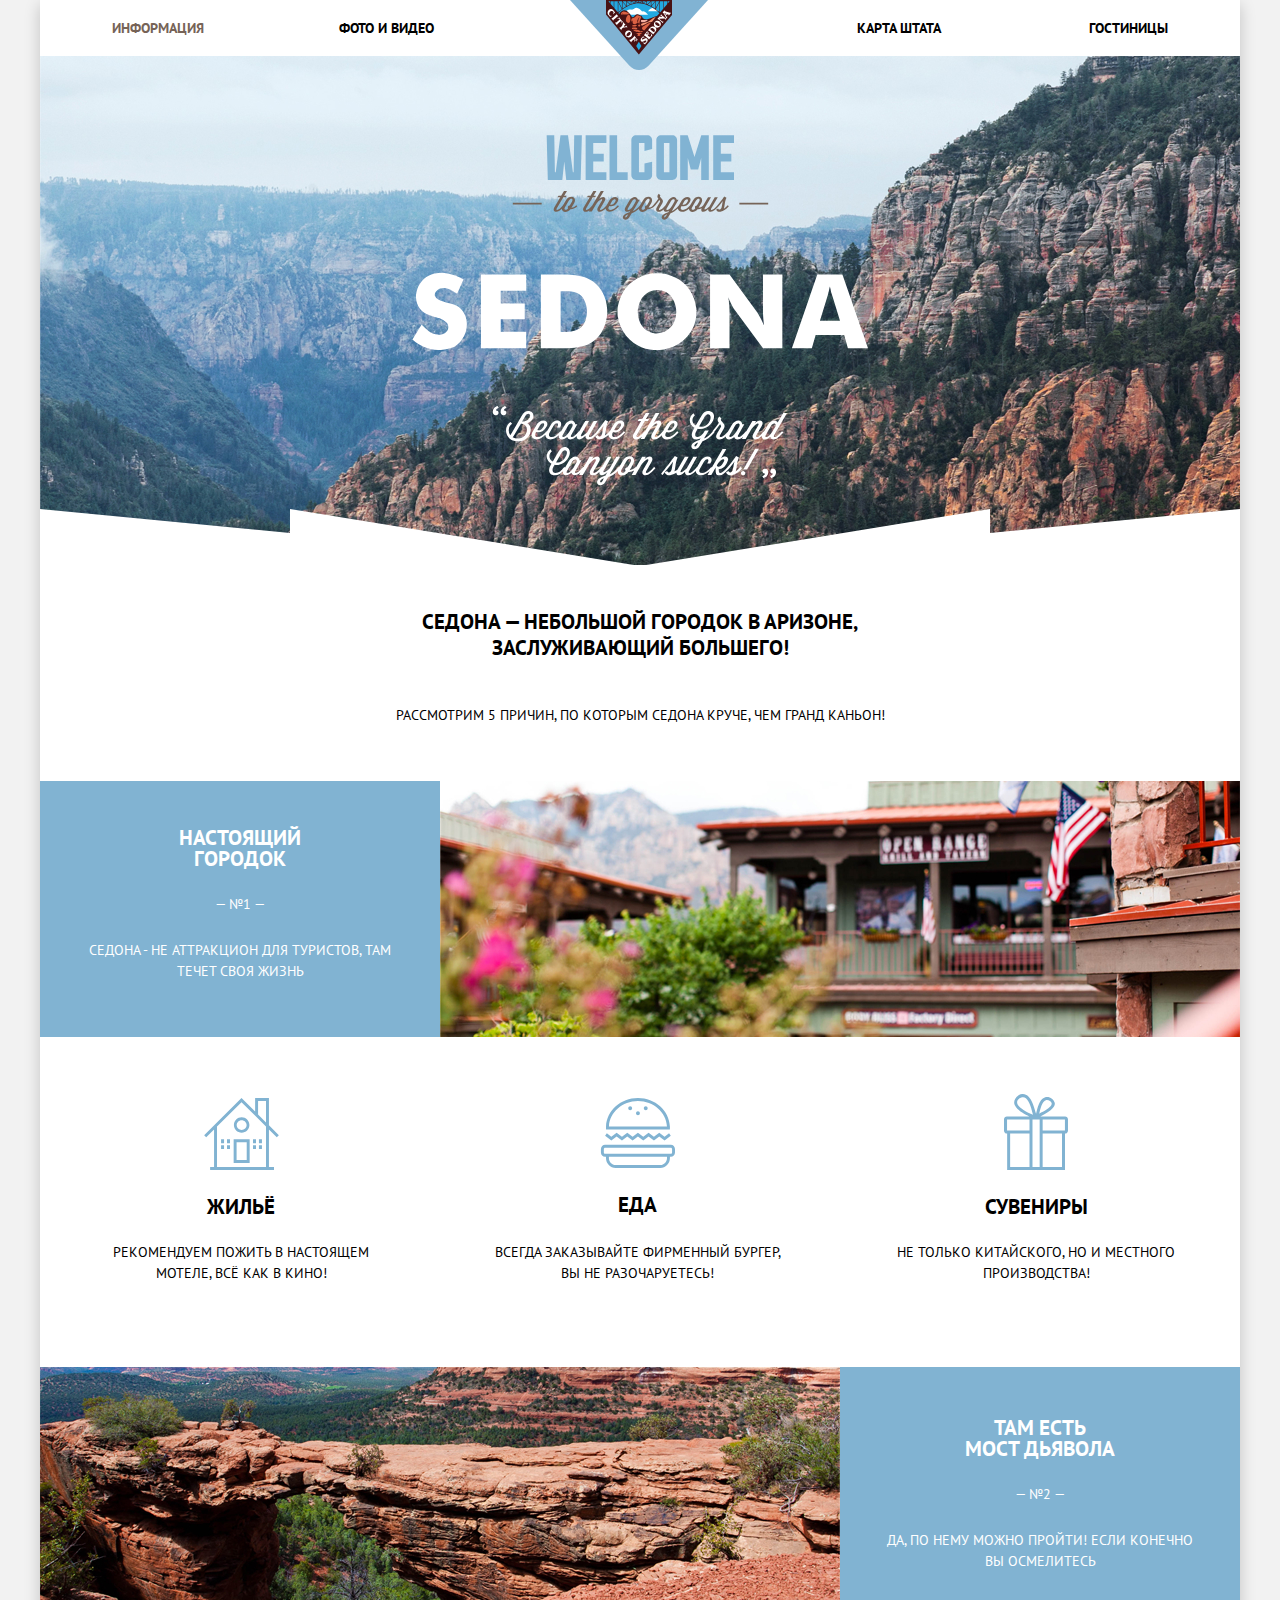
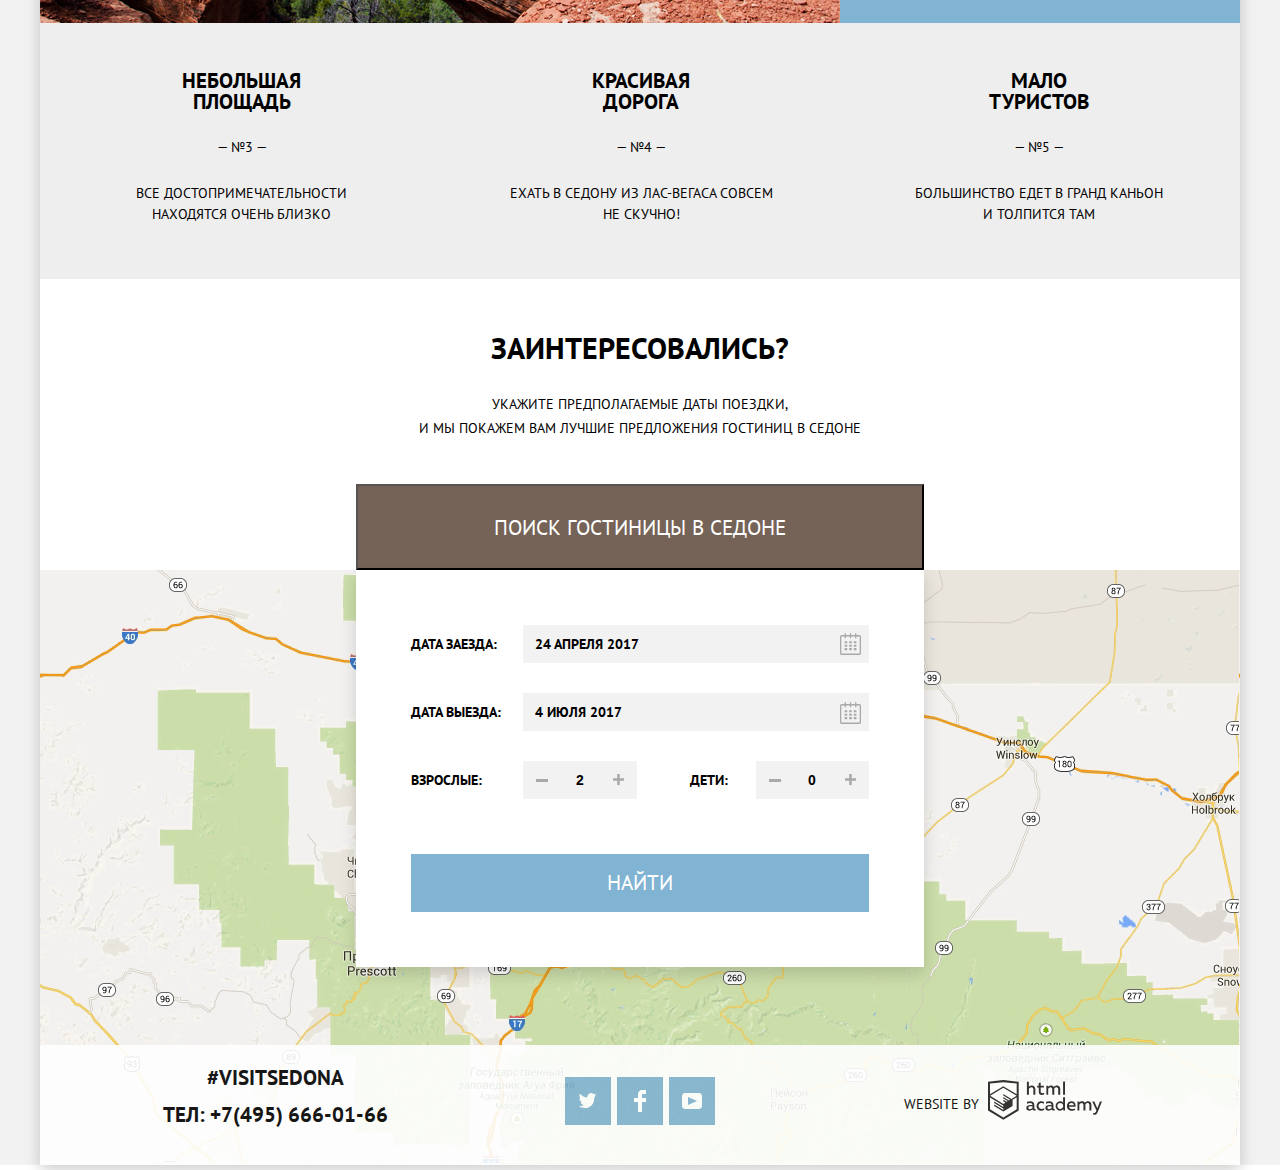
==== commit be411fd7: "правки 3" ====
--- a/index.html
+++ b/index.html
@@ -15,12 +15,12 @@
         <header class="main_header">
             <nav class="main_navigation">
                 <a class="logo" href="#"><img src="img/logo.svg" width="138" height="70" alt="Логотип Седона" /></a>
-                <div class="navigation_list">
-                    <a href="#" class="navigation_item item_active">ИНФОРМАЦИЯ</a>
-                    <a href="#" class="navigation_item">ФОТО И ВИДЕО</a>
-                    <a href="#" class="navigation_item">КАРТА ШТАТА</a>
-                    <a href="hotels.html" class="navigation_item">ГОСТИНИЦЫ</a>
-                </div>
+                <ul class="navigation_list">
+                    <li class="navigation_item item_active"><a href="#" >ИНФОРМАЦИЯ</a></li>
+                    <li class="navigation_item"><a href="#" >ФОТО И ВИДЕО</a></li>
+                    <li class="navigation_item"><a href="#" >КАРТА ШТАТА</a></li>
+                    <li class="navigation_item"><a href="hotels.html" >ГОСТИНИЦЫ</a></li>
+                </ul>
             </nav>
         </header>
         <!--Основной контент-->
@@ -142,14 +142,14 @@
                                     <span>ДАТА ЗАЕЗДА:</span>
                                     <input type="text" name="ДАТА ЗАЕЗДА:" class="date arrival" placeholder="24 АПРЕЛЯ 2017" value="24 АПРЕЛЯ 2017" />
                                 </label>
-                                <button type="button" class="calendar calendar1"></button>
+                                <button type="button" title="КАЛЕНДАРЬ" class="calendar calendar1"></button>
                             </div>
                             <div class="input_date">
                                 <label class="date_of_departure">
                                     <span>ДАТА ВЫЕЗДА:</span>
                                     <input type="text" name="ДАТА ВЫЕЗДА:" class="date departure" value="4 ИЮЛЯ 2017" placeholder="4 ИЮЛЯ 2017" />
                                 </label>
-                                <button type="button" class="calendar"></button>
+                                <button type="button" title="КАЛЕНДАРЬ" class="calendar"></button>
                             </div>
                             <div class="guests"> <button type="button" class="bt_minus">
                                     <svg width="12" height="3" viewBox="0 0 12 3" fill="none" xmlns="http://www.w3.org/2000/svg">
@@ -159,15 +159,15 @@
                                 <label class="mature quantity_inner">
                                     <span>ВЗРОСЛЫЕ:</span>
                                     <input type="text" name="ВЗРОСЛЫЕ:" class="quantity" value="2" data-max-count="20" />
-                                </label><button type="button" class="bt_plus">
+                                </label><button type="button" title="ПЛЮС" class="bt_plus">
                                     <svg width="11" height="11" viewBox="0 0 11 11" fill="none" xmlns="http://www.w3.org/2000/svg">
                                         <path fill-rule="evenodd" clip-rule="evenodd" d="M4.23086 6.76932V11H6.76932V6.76932H11V4.23086H6.76932V0H4.23085V4.23086H0V6.76932H4.23086Z" class="btn_svg" />
                                     </svg>
-                                </button><button type="button" class="bt_minus">
+                                </button><button type="button" title="МИНУС"  class="bt_minus">
                                     <svg width="12" height="3" viewBox="0 0 12 3" fill="none" xmlns="http://www.w3.org/2000/svg">
                                         <rect width="12" height="3" class="btn_svg" />
                                     </svg>
-                                </button><button type="button" class="bt_minus bt_minus1">
+                                </button><button type="button" title="МИНУС" class="bt_minus bt_minus1">
                                     <svg width="12" height="3" viewBox="0 0 12 3" fill="none" xmlns="http://www.w3.org/2000/svg">
                                         <rect width="12" height="3" class="btn_svg" />
                                     </svg>
@@ -175,7 +175,7 @@
                                 <label class="children quantity_inner">
                                     <span>ДЕТИ:</span>
                                     <input type="text" name="ДЕТИ:" class="quantity" value="0" data-max-count="20" />
-                                </label><button type="button" class="bt_plus">
+                                </label><button type="button" title="ПЛЮС"  class="bt_plus">
                                     <svg width="11" height="11" viewBox="0 0 11 11" fill="none" xmlns="http://www.w3.org/2000/svg">
                                         <path fill-rule="evenodd" clip-rule="evenodd" d="M4.23086 6.76932V11H6.76932V6.76932H11V4.23086H6.76932V0H4.23085V4.23086H0V6.76932H4.23086Z" class="btn_svg" />
                                     </svg>
@@ -198,32 +198,32 @@
                 <div class="contact_text">
                     <h2>#VISITSEDONA</h2>
                 </div>
-                <a href="tel+74956660166" class="contact_phone">
+                <a href="tel:+74956660166" class="contact_phone">
                     ТЕЛ: +7(495) 666-01-66
                 </a>
             </div>
             <div class="social">
                 <ul class="social_menu">
                     <li class="social_item">
-                        <a href="#" class="social_link twitter">
+                        <a href="#" title="МЫ В ТВИТТЕР" class="social_link twitter">
                             <!-- МЫ В ТВИТТЕР-->
                         </a>
                     </li>
                     <li class="social_item">
-                        <a href="#" class="social_link facebook">
+                        <a href="#" title="МЫ В ФЕЙСБУК" class="social_link facebook">
                             <!-- МЫ В ФЕЙСБУК-->
                         </a>
                     </li>
                     <li class="social_item">
-                        <a href="#" class="social_link youtube">
+                        <a href="#" title="МЫ НА ЮТУБ" class="social_link youtube">
                             <!-- МЫ НА ЮТУБ-->
                         </a>
                     </li>
                 </ul>
             </div>
             <div class="link">
-                <img src="img/website_by.svg" alt="Посетить сайт" />
-                <a class="html_logo" href="https://htmlacademy.ru/intensive/htmlcss"><svg width="114" height="40" viewBox="0 0 114 40" fill="none" xmlns="http://www.w3.org/2000/svg">
+               <p>WEBSITE BY</p>
+                <a class="html_logo" title="ПОСЕТИТЕ САЙТ HTML ACADEMY" href="https://htmlacademy.ru/intensive/htmlcss"><svg width="114" height="40" viewBox="0 0 114 40" fill="none" xmlns="http://www.w3.org/2000/svg">
                         <path fill-rule="evenodd" clip-rule="evenodd" d="M15.5197 0.057373H15.3509L0 1.71895V30.4945L15.3509 39.8382L30.7018 30.4945V1.71895L15.5197 0.057373ZM77.0183 1.62185H75.0876V14.7311H77.0183V1.62185ZM40.8619 1.63264V6.76843C41.6131 5.9864 42.6386 5.5436 43.7105 5.53843C44.6823 5.47908 45.6329 5.84495 46.3253 6.54479C47.0177 7.24462 47.3866 8.21244 47.3399 9.20685V14.7634H45.367V9.46579C45.4231 8.94897 45.2754 8.43059 44.9566 8.02553C44.6377 7.62047 44.174 7.36218 43.6683 7.3079H43.3518C42.3456 7.36979 41.4321 7.9295 40.9041 8.80764V14.7634H38.8995V1.63264H40.8619ZM77.0183 30.4837H75.2775V29.0595C74.4828 30.1353 73.23 30.7538 71.9119 30.7211C69.4751 30.5528 67.5825 28.4822 67.5825 25.9845C67.5825 23.4867 69.4751 21.4162 71.9119 21.2479C73.1195 21.2052 74.2818 21.7203 75.0771 22.6505V17.3205H77.0183V30.4837ZM47.0656 29.0595C47.263 29.0515 47.4583 29.0152 47.6459 28.9516V30.3866C47.2482 30.5404 46.826 30.6172 46.4009 30.6132C45.6482 30.6769 44.9394 30.2429 44.639 29.5342C43.7036 30.31 42.5302 30.7227 41.3261 30.6995C39.733 30.6995 38.256 29.804 38.256 27.9482C38.256 25.65 40.3661 24.9379 42.1702 24.9379C42.9402 24.9505 43.707 25.0408 44.4596 25.2076V24.884C44.4596 23.805 43.6578 22.9742 42.1491 22.9742C41.0585 22.9764 39.9804 23.2116 38.9839 23.6647V21.8305C40.0678 21.451 41.204 21.2506 42.3495 21.2371C44.8394 21.2371 46.3693 22.4455 46.3693 25.1753V28.4121C46.3546 28.5668 46.401 28.721 46.4981 28.8406C46.5951 28.9601 46.7349 29.035 46.8862 29.0487H47.0656V29.0595ZM40.2711 27.8403C40.298 28.229 40.4761 28.5905 40.7655 28.844C41.055 29.0974 41.4317 29.2217 41.8115 29.189H41.9275C42.8819 29.1906 43.7973 28.8022 44.4702 28.11V26.5779C43.842 26.4414 43.2026 26.3655 42.5605 26.3513C41.5055 26.3513 40.2817 26.7074 40.2817 27.8403H40.2711ZM56.0229 21.9384C55.1962 21.4632 54.2596 21.2246 53.3115 21.2479H52.9422C51.7332 21.2873 50.5891 21.8166 49.7619 22.7192C48.9347 23.6218 48.4923 24.8236 48.5321 26.06V26.5024C48.6957 29.0004 50.805 30.8921 53.2482 30.7318C54.2519 30.7555 55.2477 30.5452 56.1601 30.1168V28.2718C55.3769 28.7215 54.4945 28.9591 53.5963 28.9624C52.5199 29.0288 51.4963 28.4793 50.9385 27.5356C50.3806 26.5918 50.3806 25.4095 50.9385 24.4658C51.4963 23.522 52.5199 22.9725 53.5963 23.039C54.461 23.0357 55.3066 23.2989 56.0229 23.7942V21.9384ZM66.1514 29.0595C66.3488 29.0515 66.5441 29.0152 66.7317 28.9516V30.3866C66.334 30.5404 65.9118 30.6172 65.4867 30.6132C64.734 30.6769 64.0252 30.2429 63.7248 29.5342C62.7894 30.31 61.616 30.7227 60.4119 30.6995C58.8188 30.6995 57.3417 29.804 57.3417 27.9482C57.3417 25.65 59.4518 24.9379 61.256 24.9379C62.0259 24.9505 62.7928 25.0408 63.5454 25.2076V24.884C63.5454 23.805 62.7436 22.9742 61.2349 22.9742C60.1443 22.9764 59.0662 23.2116 58.0697 23.6647V21.8305C59.1536 21.451 60.2897 21.2506 61.4353 21.2371C63.9252 21.2371 65.455 22.4455 65.455 25.1753V28.4121C65.4404 28.5668 65.4868 28.721 65.5838 28.8406C65.6809 28.9601 65.8207 29.035 65.972 29.0487H66.1514V29.0595ZM59.855 28.8481C59.5632 28.5943 59.3837 28.2311 59.3569 27.8403H59.378C59.378 26.7074 60.5385 26.3513 61.6569 26.3513C62.299 26.3655 62.9383 26.4414 63.5665 26.5779V28.11C62.8937 28.8022 61.9782 29.1906 61.0239 29.189H60.9078C60.5263 29.2247 60.1469 29.1019 59.855 28.8481ZM69.3271 25.9305C69.3271 24.2859 70.6308 22.9526 72.239 22.9526L72.2601 23.0066C73.4742 23.0066 74.5742 23.7382 75.0665 24.8732V27.0311C74.5856 28.1871 73.4673 28.9296 72.239 28.9084C70.6308 28.9084 69.3271 27.5752 69.3271 25.9305ZM83.3486 21.2479C86.8408 21.2479 88.0541 24.1395 87.4844 26.7397H80.922C81.1436 28.3582 82.6839 29.0163 84.2876 29.0163C85.2509 29.0196 86.2027 28.8021 87.0729 28.3797V30.1061C86.0736 30.5421 84.9939 30.7519 83.9078 30.7211C81.2385 30.7211 78.8963 29.189 78.8963 25.9521C78.8362 24.7502 79.2482 23.5736 80.0408 22.6841C80.8334 21.7945 81.9408 21.2658 83.1165 21.2155H83.3486V21.2479ZM80.8693 25.1753C80.9704 23.8237 82.1216 22.8104 83.4436 22.9095H83.4858C84.1064 22.8531 84.7196 23.08 85.1612 23.5295C85.6028 23.979 85.8275 24.6051 85.7752 25.24H80.8693V25.1753ZM89.489 30.4621V21.4961H91.2298V22.575C91.9777 21.7197 93.041 21.2229 94.1628 21.2047C95.2951 21.1328 96.3712 21.7163 96.9482 22.7153C97.7407 21.8335 98.8477 21.3161 100.018 21.2803C100.952 21.2327 101.859 21.6011 102.507 22.2901C103.154 22.9792 103.478 23.9213 103.394 24.8732V30.4837H101.39V24.9271C101.437 24.4734 101.306 24.0191 101.024 23.6647C100.743 23.3104 100.336 23.0852 99.8917 23.039H99.6174C98.7512 23.0941 97.9525 23.536 97.4335 24.2474V30.4837H95.4289V24.9271C95.4728 24.47 95.3357 24.0139 95.0481 23.6611C94.7606 23.3082 94.3467 23.088 93.8991 23.0497H93.6881C92.7466 23.1344 91.8915 23.6449 91.3564 24.4416V30.5161H89.5312L89.489 30.4621ZM113.977 21.4745H111.972L109.324 28.2718L106.306 21.4853H104.196L108.417 30.5484L108.237 31.0016C107.72 32.3611 107.003 33.0516 106.053 33.0516C105.75 33.0548 105.447 33.0112 105.156 32.9221V34.6161C105.536 34.7125 105.926 34.7632 106.317 34.7671C107.646 34.7671 108.902 34.0226 109.851 31.6813L113.977 21.4745ZM52.689 5.78658V2.54974L50.7266 3.01369V5.73264H49.144V7.49132H50.7899V11.9905C50.7231 12.817 51.0244 13.6301 51.61 14.2038C52.1955 14.7775 53.0028 15.0505 53.8073 14.9468C54.5996 14.9535 55.3875 14.8259 56.139 14.5692V12.8429C55.5727 13.0781 54.9672 13.199 54.356 13.199C53.2165 13.199 52.689 12.8105 52.689 11.6237V7.5129H55.8541V5.78658H52.689ZM58.3862 5.75421H60.1376V6.83316C60.8811 5.97655 61.9403 5.476 63.0601 5.45211C64.1624 5.38099 65.2146 5.93142 65.8032 6.88711C66.5958 6.00534 67.7028 5.48794 68.8734 5.45211C69.8138 5.41462 70.7233 5.79859 71.364 6.50353C72.0046 7.20846 72.3126 8.16418 72.2073 9.12053V14.7418H70.2028V9.18527C70.2499 8.73151 70.1184 8.27721 69.8373 7.92287C69.5561 7.56853 69.1485 7.34334 68.7046 7.29711H68.4619C67.5957 7.35228 66.797 7.7942 66.278 8.50553V14.7418H64.2734V9.18527C64.3206 8.73151 64.1891 8.27721 63.9079 7.92287C63.6268 7.56853 63.2191 7.34334 62.7752 7.29711H62.5326C61.5911 7.38181 60.736 7.89229 60.2009 8.68895V14.7634H58.3862V5.75421ZM28.6972 29.3033L28.7078 29.2968L28.6972 29.3184V29.3033ZM28.6972 17.3205V29.3033L15.3509 37.4321L2.00459 29.3184V17.5147L15.2876 25.6068V27.0311L6.18257 21.5284V22.9418L15.3404 28.5632V30.0629L6.19312 24.4955V25.9521L15.3509 31.5734L24.5826 25.9197V19.8129L28.6972 17.3205ZM28.7078 15.7776L25.0362 17.9355L23.3482 19.0145L15.3087 14.0837V15.4971L22.156 19.7266L22.0083 19.8237L20.9532 20.4063L15.2876 16.9537V18.3995L19.761 21.1184L18.706 21.8413L15.3298 19.7913V21.2047L17.5454 22.5426L15.2982 23.9021L2.11009 15.864L15.3087 7.72869L28.7078 15.7776ZM15.2876 6.27211L28.7078 14.3534V3.56395L15.3615 2.12895L2.01514 3.56395V14.3534L15.2876 6.27211Z" class="html_logo_svg" />
                     </svg></a>
             </div>
--- a/css/style.min.css
+++ b/css/style.min.css
@@ -1 +1 @@
-:root{--basic-black:#000;--basic-white:#fff;--basic-dark-charcoal:#333;--basic-light-brown:#766357;--basic-brown:#604e43;--basic-dark-brown:#503e33;--basic-special:#e5e5e5;--basic-light-gray:#f2f2f2;--basic-gray:#eee;--basic-gray-dark:#666;--basic-light-blue:#81b3d2;--basic-blue:#669ec0;--basic-dark-blue:#5496bd;--basic-gray-special:#a9a9a9;--basic-grey-date:#ebebeb;--basic-logo1:#231f20;--basic-logo2:#81b3d2;--basic-logo3:#bdbbbc;padding:0;min-width:1200px;background-color:var(--basic-white);color:var(--basic-black);text-align:center;text-transform:uppercase;font-weight:400;font-size:14px;font-family:"PT Sans","Arial",sans-serif;line-height:21px}h1,h2,h3{margin:0;font-weight:700}h2{font-size:21px}a{color:var(--basic-black);text-decoration:none;font-weight:700}img{max-width:100%;height:auto}.page{height:100%}.page_body{min-height:100%;background:var(--basic-light-gray)}.container{width:1200px;margin:0 auto;display:grid;grid-template-rows:-webkit-min-content 1fr -webkit-min-content;grid-template-rows:min-content 1fr min-content;-ms-flex-line-pack:start;align-content:start;-webkit-box-shadow:0 5px 15px 0 rgba(0,1,1,0.2);box-shadow:0 5px 15px 0 rgba(0,1,1,0.2);background:var(--basic-white)}.main_header{width:inherit;height:56px}.main_navigation{padding:0 72px;position:relative}.logo{width:138px;margin-left:-70px;top:0;display:-webkit-inline-box;display:-ms-inline-flexbox;display:inline-flex;position:absolute}.main_header_logo{width:138px;background-color:var(--basic-white)}.navigation_list{display:-webkit-box;display:-ms-flexbox;display:flex;-ms-flex-wrap:wrap;flex-wrap:wrap}.navigation_item{width:227px;padding:18px 0}.navigation_item:nth-child(4n-3){text-align-last:left}.navigation_item:nth-child(4n-2){text-align-last:left}.navigation_item:nth-child(4n-1){margin-left:148px;text-align-last:right}.navigation_item:nth-child(4n){text-align-last:right}.navigation_item:hover{color:var(--basic-light-blue)}.navigation_item:active{color:var(--basic-black);opacity:.3}.item_active{color:var(--basic-light-brown)}.main_title{visibility:hidden;opacity:0;position:absolute}.banner{width:1200px;height:509px;display:grid;-webkit-box-align:center;-ms-flex-align:center;align-items:center;-webkit-box-pack:center;-ms-flex-pack:center;justify-content:center;background:url("../img/background_photo.jpg"),-webkit-gradient(linear,left top, right bottom,from(#e2eff7),color-stop(#263943),to(#84636d));background:url("../img/background_photo.jpg"),linear-gradient(to bottom right,#e2eff7,#263943,#84636d);background-position:center;background-size:contain;background-repeat:no-repeat;background:-webkit-gradient(linear,left top,right bottom,from(#e2eff7),color-stop(#263943),to(#84636d))}.title{height:216px}.mask{width:1200px;height:272px;margin-top:-56px;position:absolute;display:-webkit-box;display:-ms-flexbox;display:flex;-ms-flex-wrap:wrap;flex-wrap:wrap;-webkit-box-orient:vertical;-webkit-box-direction:normal;-ms-flex-direction:column;flex-direction:column;-webkit-box-pack:justify;-ms-flex-pack:justify;justify-content:space-between;background-image:url("../img/group-1.svg")}.mask h2{margin:0;padding-top:100px;line-height:26px}.mask p{margin:0;padding-bottom:55px}.features_blue{display:-webkit-box;display:-ms-flexbox;display:flex;-ms-flex-wrap:wrap;flex-wrap:wrap;-webkit-box-align:center;-ms-flex-align:center;align-items:center;-webkit-box-pack:center;-ms-flex-pack:center;color:var(--basic-white);background-color:var(--basic-light-blue)}.features_blue_item{margin:0;padding-bottom:10px;display:-webkit-box;display:-ms-flexbox;display:flex;-ms-flex-wrap:wrap;flex-wrap:wrap;-webkit-box-orient:vertical;-webkit-box-direction:normal;-ms-flex-direction:column;flex-direction:column;-webkit-box-flex:1;-ms-flex-positive:1;flex-grow:1;-webkit-box-align:center;-ms-flex-align:center;align-items:center}.features_blue_item p{margin:0;padding-top:25px}.bridge h2{padding-top:8px}.services{height:330px;padding:56px 65px 81px 73px}.services_list{margin:0;padding:0;display:-webkit-box;display:-ms-flexbox;display:flex;-ms-flex-wrap:wrap;flex-wrap:wrap;-webkit-box-pack:justify;-ms-flex-pack:justify;justify-content:space-between;list-style:none}.housing{padding-top:5px}.food{padding-top:5px;padding-left:9px}.food h2{padding-bottom:2px}.services_item h2{margin:0;padding-top:20px}.services_item p{margin:0;padding-top:25px}.features_gray{padding:47px 77px 54px 96px;background:var(--basic-gray)}.gray{padding:0}.gray h2{padding:0}.road h2{padding-left:20px}.road p{padding-left:20px}.title2{height:205px;display:-webkit-box;display:-ms-flexbox;display:flex;-ms-flex-wrap:wrap;flex-wrap:wrap;-webkit-box-orient:vertical;-webkit-box-direction:normal;-ms-flex-direction:column;flex-direction:column}.title2 h2{padding:58px 0 34px 0;font-size:30px}.title2 p{margin:0 auto;line-height:24px}.map{margin:0;width:1200px;height:595px;background-image:url("../img/map.jpg")}.main_footer{margin-top:-120px}.page_footer{width:1200px;height:120px;display:grid;grid-template-columns:1fr 1fr 1fr;position:relative;background-color:var(--basic-white);opacity:.9}.footer_inner{margin:0}.contacts{margin:0;display:-webkit-box;display:-ms-flexbox;display:flex;-ms-flex-wrap:wrap;flex-wrap:wrap;-webkit-box-orient:vertical;-webkit-box-direction:normal;-ms-flex-direction:column;flex-direction:column;-webkit-box-align:center;-ms-flex-align:center;align-items:center;-webkit-box-pack:center;-ms-flex-pack:center;font-size:21px}.contact_text{padding-top:23px;padding-bottom:15px;padding-left:70px}.contact_phone{padding-left:70px}.social{display:-webkit-box;display:-ms-flexbox;display:flex;-ms-flex-wrap:wrap;flex-wrap:wrap;-webkit-box-align:center;-ms-flex-align:center;align-items:center;-webkit-box-pack:center;-ms-flex-pack:center;justify-content:center}.social_menu{margin-top:5px;margin-right:35px;display:-webkit-box;display:-ms-flexbox;display:flex;-ms-flex-wrap:wrap;flex-wrap:wrap;-webkit-box-pack:center;-ms-flex-pack:center;list-style:none}.social_item{width:46px;height:48px;margin-right:6px}.social_link{width:inherit;height:inherit;display:-webkit-box;display:-ms-flexbox;display:flex;-ms-flex-wrap:wrap;flex-wrap:wrap;-webkit-box-align:center;-ms-flex-align:center;align-items:center;-webkit-box-pack:center;-ms-flex-pack:center;justify-content:center;background:var(--basic-light-blue)}.twitter{background-image:url("../img/twitter.svg");background-position:center;background-repeat:no-repeat}.twitter:hover{background:var(--basic-blue);background-image:url("../img/twitter.svg");background-position:center;background-repeat:no-repeat}.twitter:active{background:var(--basic-dark-blue);background-image:url("../img/twitter1.svg");background-position:center;background-repeat:no-repeat}.facebook{background-image:url("../img/facebook.svg");background-position:center;background-repeat:no-repeat}.facebook:hover{background:var(--basic-blue);background-image:url("../img/facebook.svg");background-position:center;background-repeat:no-repeat}.facebook:active{background:var(--basic-dark-blue);background-image:url("../img/facebook1.svg");background-position:center;background-repeat:no-repeat}.youtube{background-image:url("../img/youtube.svg");background-position:center;background-repeat:no-repeat}.youtube:hover{background:var(--basic-blue);background-image:url("../img/youtube.svg");background-position:center;background-repeat:no-repeat}.youtube:active{background:var(--basic-dark-blue);background-image:url("../img/youtube1.svg");background-position:center;background-repeat:no-repeat}.link{padding-bottom:2px;padding-left:64px;display:-webkit-box;display:-ms-flexbox;display:flex;-ms-flex-wrap:wrap;flex-wrap:wrap;-webkit-box-align:center;-ms-flex-align:center;align-items:center;-webkit-box-pack:center;-ms-flex-pack:center}.html_logo{width:115px;height:41px;margin-bottom:8px;margin-left:8px}.html_logo_svg{fill:var(--basic-logo1)}.html_logo_svg:hover{fill:var(--basic-logo2)}.html_logo_svg:active{fill:var(--basic-logo3)}html{-webkit-box-sizing:border-box;box-sizing:border-box}*{-webkit-box-sizing:inherit;box-sizing:inherit}.hotels{height:86px}.hotels h2{visibility:hidden;position:absolute;opacity:0}.wrapper{width:568px;height:481px;margin:0 auto;text-align:center;position:relative}.btn_searsh{display:block;margin:0;width:568px;height:86px;padding:30px;font-family:inherit;color:var(--basic-white);background-color:var(--basic-light-brown);text-transform:uppercase;font-size:21px;letter-spacing:0;text-align:center;cursor:pointer;-webkit-transition:.3s all;transition:.3s all}.btn_searsh:hover{background-color:var(--basic-brown);color:white}.btn_searsh:active{background-color:var(--basic-dark-brown);color:rgba(255,255,255,0.3)}.popup{width:100%;text-transform:uppercase;font-family:inherit;font-size:14px;font-weight:700;-webkit-transition:.5s all linear;transition:.5s all linear;background-color:var(--basic-white);-webkit-box-shadow:0 7px 15px rgba(0,1,1,0.15);box-shadow:0 7px 15px rgba(0,1,1,0.15)}.popup input{border:0;outline:0}.close_form{opacity:1;visibility:visible}.popup_open{-webkit-animation:bounce .6s;animation:bounce .6s;opacity:0;visibility:hidden}.modal-error{-webkit-animation:shake .6s;animation:shake .6s}.date_of_arrival{width:100%;padding:55px 55px 0;display:-webkit-box;display:-ms-flexbox;display:flex;-ms-flex-wrap:wrap;flex-wrap:wrap;-webkit-box-align:center;-ms-flex-align:center;align-items:center;-webkit-box-pack:justify;-ms-flex-pack:justify;justify-content:space-between}.date_of_departure{width:100%;padding:30px 55px 0;display:-webkit-box;display:-ms-flexbox;display:flex;-ms-flex-wrap:wrap;flex-wrap:wrap;-webkit-box-align:center;-ms-flex-align:center;align-items:center;-webkit-box-pack:justify;-ms-flex-pack:justify;justify-content:space-between}.input_date{display:-webkit-box;display:-ms-flexbox;display:flex;-ms-flex-wrap:wrap;flex-wrap:wrap;-webkit-box-pack:end;-ms-flex-pack:end;justify-content:flex-end}.date{width:346px;height:38px;padding-left:12px;position:relative;text-transform:uppercase;font-family:inherit;font-weight:700;background-color:var(--basic-light-gray)}.date:hover{background-color:var(--basic-grey-date)}.date:active{background-color:var(--basic-white)}.calendar{width:38px;height:38px;margin-top:30px;margin-right:55px;position:absolute;border:0;background-color:transparent;background-image:url("../img/calendar.svg");background-repeat:no-repeat;background-position:center;cursor:pointer}.calendar1{padding-top:85px}.calendar:hover{background-color:transparent;background-image:url("../img/calendar1.svg");background-repeat:no-repeat;background-position:center}.calendar:active{background-color:transparent;background-image:url("../img/calendar2.svg");background-repeat:no-repeat;background-position:center}.guests{padding:30px 55px 0;display:-webkit-box;display:-ms-flexbox;display:flex;-ms-flex-wrap:wrap;flex-wrap:wrap;-webkit-box-pack:justify;-ms-flex-pack:justify;justify-content:space-between;position:relative}.quantity{width:38px;height:38px;font-weight:700;text-align:center;background-color:var(--basic-light-gray)}.quantity_inner{display:-webkit-box;display:-ms-flexbox;display:flex}.mature{width:188px;display:-webkit-box;display:-ms-flexbox;display:flex;-ms-flex-wrap:wrap;flex-wrap:wrap;-webkit-box-align:center;-ms-flex-align:center;align-items:center;-webkit-box-pack:justify;-ms-flex-pack:justify;justify-content:space-between}.children{padding-left:53px;-webkit-box-flex:1;-ms-flex-positive:1;flex-grow:1;display:-webkit-box;display:-ms-flexbox;display:flex;-ms-flex-wrap:wrap;flex-wrap:wrap;-webkit-box-align:center;-ms-flex-align:center;align-items:center;-webkit-box-pack:justify;-ms-flex-pack:justify;justify-content:space-between}.bt_minus{width:38px;height:38px;margin-left:112px;display:-webkit-box;display:-ms-flexbox;display:flex;-ms-flex-wrap:wrap;flex-wrap:wrap;-webkit-box-align:center;-ms-flex-align:center;align-items:center;-webkit-box-pack:center;-ms-flex-pack:center;justify-content:center;border:0;background-color:var(--basic-light-gray);cursor:pointer;position:absolute}.bt_minus1{margin-left:345px}.bt_plus{width:38px;height:38px;border:0;background-color:var(--basic-light-gray);background-position:center;background-repeat:no-repeat;cursor:pointer}.btn_svg{fill:var(--basic-gray-special)}.btn_svg:hover{fill:var(--basic-black)}.btn_svg:active{fill:var(--basic-light-blue)}.submit{width:458px;height:58px;margin:55px;font-family:inherit;font-size:21px;color:var(--basic-white);border:0;background-color:var(--basic-light-blue);cursor:pointer}.submit:hover{background-color:var(--basic-blue)}.submit:active{background-color:var(--basic-dark-blue);color:rgba(255,255,255,0.3)}.conditions{width:1200px;height:217px;color:var(--basic-white);background:url("../img/background1.jpg"),-webkit-gradient(linear,left top, right bottom,from(#e2eff7),color-stop(#263943),to(#84636d));background:url("../img/background1.jpg"),linear-gradient(to bottom right,#e2eff7,#263943,#84636d);background:-webkit-gradient(linear,left top,right bottom,from(#e2eff7),color-stop(#263943),to(#84636d))}.conditions_infrastructure{width:1200px;height:217px;padding:27px 73px 33px 56px;display:grid;grid-template-columns:255px 498px 1fr}.conditions_list{font-size:15px;letter-spacing:.08ex;text-align:left;border:0 none}.cost_title{font-weight:bold;font-size:15px}.condition_item{display:-webkit-box;display:-ms-flexbox;display:flex;-ms-flex-wrap:wrap;flex-wrap:wrap;position:relative}.conditions_box{height:135px;padding-top:20px;display:-webkit-box;display:-ms-flexbox;display:flex;-webkit-box-orient:vertical;-webkit-box-direction:normal;-ms-flex-direction:column;flex-direction:column}.checkbox_input{padding-top:45px;-webkit-appearance:none;-webkit-appearance:none;-moz-appearance:none;appearance:none}.label_text{margin-left:2px}.checkbox_label{padding-left:41px;color:var(--basic-white);font-size:14px;letter-spacing:.009ex;cursor:pointer}.checkbox_label:before{content:"";width:23px;height:23px;top:0;left:0;display:block;position:absolute}.checkbox_label:after{content:"";width:27px;height:23px;top:0;left:0;position:absolute;z-index:2;background-size:27px 23px;background-repeat:no-repeat;background-image:url("../img/checkbox-off.svg")}.checkbox_input:checked+.checkbox_label:after{margin-left:2px;background-image:url("../img/checkbox-on.svg");opacity:1}.checkbox_input:disabled+.checkbox_label:before{margin-left:2px;background-image:url("../img/checkbox-disabled-off.svg");opacity:1}.checkbox_input:disabled+.checkbox_label:after{margin-left:2px;background-image:url("../img/checkbox-disabled-on.svg");opacity:1}.cost{display:-webkit-box;display:-ms-flexbox;display:flex;-ms-flex-wrap:wrap;flex-wrap:wrap;-webkit-box-orient:vertical;-webkit-box-direction:normal;-ms-flex-direction:column;flex-direction:column}.cost h3{display:-webkit-box;display:-ms-flexbox;display:flex;-ms-flex-wrap:wrap;flex-wrap:wrap;padding-bottom:10px;font-size:16px}.cost_view{width:317px;height:35px;display:grid;grid-template-columns:1fr 1fr;-webkit-box-align:center;-ms-flex-align:center;align-items:center;border-width:2px;border-style:solid;border-color:var(--basic-white);border-radius:2px}.min_cost{width:159px;padding-left:65px;display:-webkit-box;display:-ms-flexbox;display:flex;-ms-flex-wrap:wrap;flex-wrap:wrap;border-right:2px solid var(--basic-white)}.max_cost{padding-left:51px;display:-webkit-box;display:-ms-flexbox;display:flex;-ms-flex-wrap:wrap;flex-wrap:wrap}.cost_select{width:40px;margin-left:4px;margin-bottom:2px;display:-webkit-box;display:-ms-flexbox;display:flex;-ms-flex-wrap:wrap;flex-wrap:wrap;font-size:14px;color:var(--basic-white);border:0;background-color:transparent}.price_selection{width:317px;height:40px}.range_line{width:100%;height:2px;margin-top:22px;position:relative;background-position:center;background-color:var(--basic-white)}.filter_button{width:19px;height:21px;margin-top:-10px;position:absolute;background-repeat:no-repeat;background-image:url("../img/filter-button.svg")}.min:hover{width:23px;height:24px;margin-top:-12px;margin-left:-159px;background-image:url("../img/filter-button2.svg")}.max:hover{width:23px;height:24px;margin-top:-12px;margin-left:93px;background-image:url("../img/filter-button2.svg")}.min{margin-left:-158px}.max{margin-left:95px}.show_hotels{padding-top:17px;padding-right:10px;display:-webkit-box;display:-ms-flexbox;display:flex;-ms-flex-wrap:wrap;flex-wrap:wrap;-webkit-box-pack:center;-ms-flex-pack:center;justify-content:center}.show_button{width:137px;height:35px;padding-left:35px;display:-webkit-box;display:-ms-flexbox;display:flex;-ms-flex-wrap:wrap;flex-wrap:wrap;-webkit-box-align:center;-ms-flex-align:center;align-items:center;-webkit-box-pack:center;-ms-flex-pack:center;color:var(--basic-white);font-size:12px;font-weight:400;background-color:transparent;border-width:2px;border-style:solid;border-color:var(--basic-white);border-radius:2px}.show_button:hover{color:black;border-color:var(--basic-white);border-radius:2px;background-color:var(--basic-white)}.found_hotels{height:86px;padding:31px 72px;display:-webkit-box;display:-ms-flexbox;display:flex;-ms-flex-wrap:wrap;flex-wrap:wrap;border-width:1px;border-style:solid;border-color:var(--basic-special);border-top:0}.found_title{width:135px;height:-webkit-min-content;height:-moz-min-content;height:min-content;display:-webkit-box;display:-ms-flexbox;display:flex;-ms-flex-wrap:wrap;flex-wrap:wrap;-webkit-box-align:center;-ms-flex-align:center;align-items:center}.found_title h2{margin:0}.found_list{height:-webkit-min-content;height:-moz-min-content;height:min-content;margin-left:27px;display:-webkit-box;display:-ms-flexbox;display:flex;-ms-flex-wrap:wrap;flex-wrap:wrap}.found_list a{margin:0;font-weight:normal;font-style:normal;font-size:12px}.found_list p{margin:0;font-size:12px}.found_items{margin-left:40px;height:-webkit-min-content;height:-moz-min-content;height:min-content;display:-webkit-box;display:-ms-flexbox;display:flex;-ms-flex-wrap:wrap;flex-wrap:wrap;-webkit-box-align:center;-ms-flex-align:center;align-items:center}.found_items a{padding-right:32px;color:rgba(0,0,0,0.3)}.found_items a:hover{color:var(--basic-light-blue);text-decoration:underline}.found_items a:focus{border:0;outline:0;color:var(--basic-light-blue)}.found_items a:active{color:var(--basic-black)}.scrolling{display:-webkit-box;display:-ms-flexbox;display:flex;-ms-flex-wrap:wrap;flex-wrap:wrap;-webkit-box-flex:1;-ms-flex-positive:1;flex-grow:1;-webkit-box-align:end;-ms-flex-align:end;align-items:flex-end;-webkit-box-pack:end;-ms-flex-pack:end;justify-content:flex-end}.arrow_up{width:11px;height:11px;margin-bottom:4px;padding-right:25px;background-image:url("../img/arrows/arrow_up.svg");background-repeat:no-repeat;cursor:pointer}.arrow_down{width:11px;height:11px;margin-bottom:4px;background-image:url("../img/arrows/arrow_down.svg");background-repeat:no-repeat;cursor:pointer}.arrow_up:hover{width:11px;height:11px;padding-right:25px;background-image:url("../img/arrows/arrow_up_hover.svg");background-repeat:no-repeat;cursor:pointer}.arrow_up:active{width:11px;height:11px;padding-right:25px;background-image:url("../img/arrows/arrow_up_active.svg");background-repeat:no-repeat;cursor:pointer}.arrow_up:focus{width:11px;height:11px;padding-right:25px;background-image:url("../img/arrows/arrow_up_active.svg");background-repeat:no-repeat;cursor:pointer}.arrow_down:hover{width:11px;height:11px;background-image:url("../img/arrows/arrow_down_hover.svg");background-repeat:no-repeat;cursor:pointer}.arrow_down:active{width:11px;height:11px;background-image:url("../img/arrows/arrow_down_active.svg");background-repeat:no-repeat;cursor:pointer}.arrow_down:focus{width:11px;height:11px;background-image:url("../img/arrows/arrow_down_active.svg");background-repeat:no-repeat;cursor:pointer}.card_hotels{padding:25px 70px;display:-webkit-box;display:-ms-flexbox;display:flex;-ms-flex-wrap:wrap;flex-wrap:wrap;border-width:1px;border-style:solid;border-color:var(--basic-special);border-top:0}.card_foto{padding-top:5px}.card_list{margin-left:30px;padding-bottom:5px;display:-webkit-box;display:-ms-flexbox;display:flex;-ms-flex-wrap:wrap;flex-wrap:wrap;-webkit-box-orient:vertical;-webkit-box-direction:normal;-ms-flex-direction:column;flex-direction:column;-webkit-box-pack:justify;-ms-flex-pack:justify;justify-content:space-between}.name:hover{color:var(--basic-light-blue)}.name:active{color:rgba(0,0,0,0.3)}.card_hotels h2{display:-webkit-box;display:-ms-flexbox;display:flex;-ms-flex-wrap:wrap;flex-wrap:wrap}.card_hotels p{margin:0;display:-webkit-box;display:-ms-flexbox;display:flex;-ms-flex-wrap:wrap;flex-wrap:wrap}.card_list_item{display:-webkit-box;display:-ms-flexbox;display:flex;-ms-flex-wrap:wrap;flex-wrap:wrap}.card_list_info{width:110px}.card_list_price{width:142px;padding-left:6px}.detailed_button{height:27px;margin-top:17px;display:-webkit-box;display:-ms-flexbox;display:flex;-ms-flex-wrap:wrap;flex-wrap:wrap;-webkit-box-align:center;-ms-flex-align:center;align-items:center;-webkit-box-pack:center;-ms-flex-pack:center;justify-content:center;font-weight:700;color:var(--basic-white);background-color:var(--basic-light-blue)}.detailed_button:hover{background:var(--basic-blue)}.detailed_button:active{background:var(--basic-dark-blue);color:rgba(255,255,255,0.3)}.reserve_button{width:142px;height:27px;margin-top:15px;display:-webkit-box;display:-ms-flexbox;display:flex;-ms-flex-wrap:wrap;flex-wrap:wrap;-webkit-box-align:center;-ms-flex-align:center;align-items:center;-webkit-box-pack:center;-ms-flex-pack:center;justify-content:center;font-weight:700;color:var(--basic-white);background-color:var(--basic-light-brown)}.reserve_button:hover{background:var(--basic-brown)}.reserve_button:active{color:rgba(255,255,255,0.3);background:var(--basic-dark-brown)}.card_reating{display:-webkit-box;display:-ms-flexbox;display:flex;-ms-flex-wrap:wrap;flex-wrap:wrap;-webkit-box-flex:1;-ms-flex-positive:1;flex-grow:1;-webkit-box-orient:vertical;-webkit-box-direction:normal;-ms-flex-direction:column;flex-direction:column;-webkit-box-align:end;-ms-flex-align:end;align-items:flex-end;-webkit-box-pack:justify;-ms-flex-pack:justify;justify-content:space-between}.stars{width:150px;height:23px;margin-top:5px;margin-right:2px;background-image:url("../img/star.svg");background-repeat:space}.amara{width:90px}.desert{width:65px}.villas{width:42px}.ball_reating{width:110px;height:27px;margin-bottom:10px;display:-webkit-box;display:-ms-flexbox;display:flex;-ms-flex-wrap:wrap;flex-wrap:wrap;-webkit-box-align:center;-ms-flex-align:center;align-items:center;-webkit-box-pack:center;-ms-flex-pack:center;justify-content:center;color:var(--basic-gray-dark);background-color:var(--basic-light-gray)}+:root{--basic-black:#000;--basic-white:#fff;--basic-dark-charcoal:#333;--basic-light-brown:#766357;--basic-brown:#604e43;--basic-dark-brown:#503e33;--basic-special:#e5e5e5;--basic-light-gray:#f2f2f2;--basic-gray:#eee;--basic-gray-dark:#666;--basic-light-blue:#81b3d2;--basic-blue:#669ec0;--basic-dark-blue:#5496bd;--basic-gray-special:#a9a9a9;--basic-grey-date:#ebebeb;--basic-logo1:#231f20;--basic-logo2:#81b3d2;--basic-logo3:#bdbbbc;padding:0;min-width:1200px;background-color:var(--basic-white);color:var(--basic-black);text-align:center;text-transform:uppercase;font-weight:400;font-size:14px;font-family:"PT Sans","Arial",sans-serif;line-height:21px}a{color:var(--basic-black);text-decoration:none;font-weight:700}img{max-width:100%;height:auto}.page{height:100%}.page_body{min-height:100%;background:var(--basic-light-gray)}.container{width:1200px;margin:0 auto;display:grid;grid-template-rows:-webkit-min-content 1fr -webkit-min-content;grid-template-rows:min-content 1fr min-content;-ms-flex-line-pack:start;align-content:start;-webkit-box-shadow:0 5px 15px 0 rgba(0,1,1,0.2);box-shadow:0 5px 15px 0 rgba(0,1,1,0.2);background:var(--basic-white)}.main_header{width:inherit;height:56px}.main_navigation{padding:0 72px;position:relative}.logo{width:138px;margin-left:-70px;top:0;display:-webkit-inline-box;display:-ms-inline-flexbox;display:inline-flex;position:absolute}.main_header_logo{width:138px;background-color:var(--basic-white)}.navigation_list{margin:0;padding:0;display:-webkit-box;display:-ms-flexbox;display:flex;-ms-flex-wrap:wrap;flex-wrap:wrap;list-style:none}.navigation_item{width:227px;padding:18px 0}.navigation_item a{text-decoration:none}.navigation_item:nth-child(4n-3){text-align-last:left}.navigation_item:nth-child(4n-2){text-align-last:left}.navigation_item:nth-child(4n-1){margin-left:148px;text-align-last:right}.navigation_item:nth-child(4n){text-align-last:right}.navigation_item a:hover{color:var(--basic-light-blue)}.navigation_item a:active{color:var(--basic-black);opacity:.3}.item_active a{color:var(--basic-light-brown)}.main_title{visibility:hidden;opacity:0;position:absolute}.banner{width:1200px;height:509px;display:grid;-webkit-box-align:center;-ms-flex-align:center;align-items:center;-webkit-box-pack:center;-ms-flex-pack:center;justify-content:center;background:url("../img/background-photo.jpg"),-webkit-gradient(linear,left top, right bottom,from(#e2eff7),color-stop(#263943),to(#84636d));background:url("../img/background-photo.jpg"),linear-gradient(to bottom right,#e2eff7,#263943,#84636d);background-position:center;background-size:contain;background-repeat:no-repeat;background:-webkit-gradient(linear,left top,right bottom,from(#e2eff7),color-stop(#263943),to(#84636d))}.title{height:216px}.mask{width:1200px;height:272px;margin-top:-56px;position:absolute;display:-webkit-box;display:-ms-flexbox;display:flex;-ms-flex-wrap:wrap;flex-wrap:wrap;-webkit-box-orient:vertical;-webkit-box-direction:normal;-ms-flex-direction:column;flex-direction:column;-webkit-box-pack:justify;-ms-flex-pack:justify;justify-content:space-between;background-image:url("../img/group-1.svg")}.mask h2{margin:0;padding-top:100px;line-height:26px}.mask p{margin:0;padding-bottom:55px}.features_blue{display:-webkit-box;display:-ms-flexbox;display:flex;-ms-flex-wrap:wrap;flex-wrap:wrap;-webkit-box-align:center;-ms-flex-align:center;align-items:center;-webkit-box-pack:center;-ms-flex-pack:center;color:var(--basic-white);background-color:var(--basic-light-blue)}.features_blue_item{margin:0;padding-bottom:10px;display:-webkit-box;display:-ms-flexbox;display:flex;-ms-flex-wrap:wrap;flex-wrap:wrap;-webkit-box-orient:vertical;-webkit-box-direction:normal;-ms-flex-direction:column;flex-direction:column;-webkit-box-flex:1;-ms-flex-positive:1;flex-grow:1;-webkit-box-align:center;-ms-flex-align:center;align-items:center}.features_blue_item h2{margin:0}.features_blue_item p{margin:0;padding-top:25px}.bridge h2{padding-top:8px}.services{height:330px;padding:56px 65px 81px 73px}.services_list{margin:0;padding:0;display:-webkit-box;display:-ms-flexbox;display:flex;-ms-flex-wrap:wrap;flex-wrap:wrap;-webkit-box-pack:justify;-ms-flex-pack:justify;justify-content:space-between;list-style:none}.housing{padding-top:5px}.food{padding-top:5px;padding-left:9px}.food h2{padding-bottom:2px}.services_item h2{margin:0;padding-top:20px}.services_item p{margin:0;padding-top:25px}.features_gray{padding:47px 77px 54px 96px;background:var(--basic-gray)}.gray{padding:0}.gray h2{padding:0}.road h2{padding-left:20px}.road p{padding-left:20px}.title2{height:205px;display:-webkit-box;display:-ms-flexbox;display:flex;-ms-flex-wrap:wrap;flex-wrap:wrap;-webkit-box-orient:vertical;-webkit-box-direction:normal;-ms-flex-direction:column;flex-direction:column}.title2 h2{margin:0;padding:58px 0 34px 0;font-size:30px}.title2 p{margin:0 auto;line-height:24px}.map{margin:0;width:1200px;height:595px;background-image:url("../img/map.jpg")}.main_footer{margin-top:-120px}.page_footer{width:1200px;height:120px;display:grid;grid-template-columns:1fr 1fr 1fr;position:relative;background-color:var(--basic-white);opacity:.9}.footer_inner{margin:0}.contacts{display:-webkit-box;display:-ms-flexbox;display:flex;-ms-flex-wrap:wrap;flex-wrap:wrap;-webkit-box-orient:vertical;-webkit-box-direction:normal;-ms-flex-direction:column;flex-direction:column;-webkit-box-align:center;-ms-flex-align:center;align-items:center;-webkit-box-pack:center;-ms-flex-pack:center;font-size:21px}.contact_text{margin-bottom:-2px;padding-top:5px;padding-left:70px;font-size:14px}.contact_phone{padding-left:70px}.social{display:-webkit-box;display:-ms-flexbox;display:flex;-ms-flex-wrap:wrap;flex-wrap:wrap;-webkit-box-align:center;-ms-flex-align:center;align-items:center;-webkit-box-pack:center;-ms-flex-pack:center;justify-content:center}.social_menu{margin-top:5px;margin-right:35px;display:-webkit-box;display:-ms-flexbox;display:flex;-ms-flex-wrap:wrap;flex-wrap:wrap;-webkit-box-pack:center;-ms-flex-pack:center;list-style:none}.social_item{width:46px;height:48px;margin-right:6px}.social_link{width:inherit;height:inherit;display:-webkit-box;display:-ms-flexbox;display:flex;-ms-flex-wrap:wrap;flex-wrap:wrap;-webkit-box-align:center;-ms-flex-align:center;align-items:center;-webkit-box-pack:center;-ms-flex-pack:center;justify-content:center;background:var(--basic-light-blue)}.twitter{background-image:url("../img/twitter.svg");background-position:center;background-repeat:no-repeat}.twitter:hover{background:var(--basic-blue);background-image:url("../img/twitter.svg");background-position:center;background-repeat:no-repeat}.twitter:active{background:var(--basic-dark-blue);background-image:url("../img/twitter1.svg");background-position:center;background-repeat:no-repeat}.facebook{background-image:url("../img/facebook.svg");background-position:center;background-repeat:no-repeat}.facebook:hover{background:var(--basic-blue);background-image:url("../img/facebook.svg");background-position:center;background-repeat:no-repeat}.facebook:active{background:var(--basic-dark-blue);background-image:url("../img/facebook1.svg");background-position:center;background-repeat:no-repeat}.youtube{background-image:url("../img/youtube.svg");background-position:center;background-repeat:no-repeat}.youtube:hover{background:var(--basic-blue);background-image:url("../img/youtube.svg");background-position:center;background-repeat:no-repeat}.youtube:active{background:var(--basic-dark-blue);background-image:url("../img/youtube1.svg");background-position:center;background-repeat:no-repeat}.link{padding-bottom:2px;padding-left:64px;display:-webkit-box;display:-ms-flexbox;display:flex;-ms-flex-wrap:wrap;flex-wrap:wrap;-webkit-box-align:center;-ms-flex-align:center;align-items:center;-webkit-box-pack:center;-ms-flex-pack:center}.html_logo{width:115px;height:41px;margin-bottom:8px;margin-left:8px}.html_logo_svg{fill:var(--basic-logo1)}.html_logo_svg:hover{fill:var(--basic-logo2)}.html_logo_svg:active{fill:var(--basic-logo3)}html{-webkit-box-sizing:border-box;box-sizing:border-box}*{-webkit-box-sizing:inherit;box-sizing:inherit}.hotels{height:86px}.hotels h2{visibility:hidden;position:absolute;opacity:0}.wrapper{width:568px;height:481px;margin:0 auto;text-align:center;position:relative}.btn_searsh{display:block;margin:0;width:568px;height:86px;padding:30px;font-family:inherit;color:var(--basic-white);background-color:var(--basic-light-brown);text-transform:uppercase;font-size:21px;letter-spacing:0;text-align:center;cursor:pointer;-webkit-transition:.3s all;transition:.3s all}.btn_searsh:hover{background-color:var(--basic-brown);color:white}.btn_searsh:active{background-color:var(--basic-dark-brown);color:rgba(255,255,255,0.3)}.popup{width:100%;text-transform:uppercase;font-family:inherit;font-size:14px;font-weight:700;-webkit-transition:.5s all linear;transition:.5s all linear;background-color:var(--basic-white);-webkit-box-shadow:0 7px 15px rgba(0,1,1,0.15);box-shadow:0 7px 15px rgba(0,1,1,0.15)}.popup input{border:0;outline:0}.close_form{opacity:1;visibility:visible}.popup_open{-webkit-animation:bounce .6s;animation:bounce .6s;opacity:0;visibility:hidden}.modal-error{-webkit-animation:shake .6s;animation:shake .6s}.date_of_arrival{width:100%;padding:55px 55px 0;display:-webkit-box;display:-ms-flexbox;display:flex;-ms-flex-wrap:wrap;flex-wrap:wrap;-webkit-box-align:center;-ms-flex-align:center;align-items:center;-webkit-box-pack:justify;-ms-flex-pack:justify;justify-content:space-between}.date_of_departure{width:100%;padding:30px 55px 0;display:-webkit-box;display:-ms-flexbox;display:flex;-ms-flex-wrap:wrap;flex-wrap:wrap;-webkit-box-align:center;-ms-flex-align:center;align-items:center;-webkit-box-pack:justify;-ms-flex-pack:justify;justify-content:space-between}.input_date{display:-webkit-box;display:-ms-flexbox;display:flex;-ms-flex-wrap:wrap;flex-wrap:wrap;-webkit-box-pack:end;-ms-flex-pack:end;justify-content:flex-end}.date{width:346px;height:38px;padding-left:12px;position:relative;text-transform:uppercase;font-family:inherit;font-weight:700;background-color:var(--basic-light-gray)}.date:hover{background-color:var(--basic-grey-date)}.date:active{background-color:var(--basic-white)}.calendar{width:38px;height:38px;margin-top:30px;margin-right:55px;position:absolute;border:0;background-color:transparent;background-image:url("../img/calendar.svg");background-repeat:no-repeat;background-position:center;cursor:pointer}.calendar1{padding-top:85px}.calendar:hover{background-color:transparent;background-image:url("../img/calendar1.svg");background-repeat:no-repeat;background-position:center}.calendar:active{background-color:transparent;background-image:url("../img/calendar2.svg");background-repeat:no-repeat;background-position:center}.guests{padding:30px 55px 0;display:-webkit-box;display:-ms-flexbox;display:flex;-ms-flex-wrap:wrap;flex-wrap:wrap;-webkit-box-pack:justify;-ms-flex-pack:justify;justify-content:space-between;position:relative}.quantity{width:38px;height:38px;font-weight:700;text-align:center;background-color:var(--basic-light-gray)}.quantity_inner{display:-webkit-box;display:-ms-flexbox;display:flex}.mature{width:188px;display:-webkit-box;display:-ms-flexbox;display:flex;-ms-flex-wrap:wrap;flex-wrap:wrap;-webkit-box-align:center;-ms-flex-align:center;align-items:center;-webkit-box-pack:justify;-ms-flex-pack:justify;justify-content:space-between}.children{padding-left:53px;-webkit-box-flex:1;-ms-flex-positive:1;flex-grow:1;display:-webkit-box;display:-ms-flexbox;display:flex;-ms-flex-wrap:wrap;flex-wrap:wrap;-webkit-box-align:center;-ms-flex-align:center;align-items:center;-webkit-box-pack:justify;-ms-flex-pack:justify;justify-content:space-between}.bt_minus{width:38px;height:38px;margin-left:112px;display:-webkit-box;display:-ms-flexbox;display:flex;-ms-flex-wrap:wrap;flex-wrap:wrap;-webkit-box-align:center;-ms-flex-align:center;align-items:center;-webkit-box-pack:center;-ms-flex-pack:center;justify-content:center;border:0;background-color:var(--basic-light-gray);cursor:pointer;position:absolute}.bt_minus1{margin-left:345px}.bt_plus{width:38px;height:38px;border:0;background-color:var(--basic-light-gray);background-position:center;background-repeat:no-repeat;cursor:pointer}.btn_svg{fill:var(--basic-gray-special)}.btn_svg:hover{fill:var(--basic-black)}.btn_svg:active{fill:var(--basic-light-blue)}.submit{width:458px;height:58px;margin:55px;font-family:inherit;font-size:21px;color:var(--basic-white);border:0;background-color:var(--basic-light-blue);cursor:pointer}.submit:hover{background-color:var(--basic-blue)}.submit:active{background-color:var(--basic-dark-blue);color:rgba(255,255,255,0.3)}.conditions{width:1200px;height:217px;color:var(--basic-white);background:url("../img/background1.jpg"),-webkit-gradient(linear,left top, right bottom,from(#e2eff7),color-stop(#263943),to(#84636d));background:url("../img/background1.jpg"),linear-gradient(to bottom right,#e2eff7,#263943,#84636d);background:-webkit-gradient(linear,left top,right bottom,from(#e2eff7),color-stop(#263943),to(#84636d))}.conditions_infrastructure{width:1200px;height:217px;padding:27px 73px 33px 56px;display:grid;grid-template-columns:255px 498px 1fr}.conditions_list{height:190px;font-size:15px;letter-spacing:.08ex;text-align:left;border:0 none;overflow:auto}.cost_title{font-weight:bold;font-size:15px}.condition_item{display:-webkit-box;display:-ms-flexbox;display:flex;-ms-flex-wrap:wrap;flex-wrap:wrap;position:relative}.conditions_box{height:135px;padding-top:20px;display:-webkit-box;display:-ms-flexbox;display:flex;-webkit-box-orient:vertical;-webkit-box-direction:normal;-ms-flex-direction:column;flex-direction:column}.checkbox_input{padding-top:45px;-webkit-appearance:none;-webkit-appearance:none;-moz-appearance:none;appearance:none}.label_text{margin-left:2px}.checkbox_label{padding-left:41px;color:var(--basic-white);font-size:14px;letter-spacing:.009ex;cursor:pointer}.checkbox_label:before{content:"";width:23px;height:23px;top:0;left:0;display:block;position:absolute}.checkbox_label:after{content:"";width:27px;height:23px;top:0;left:0;position:absolute;z-index:2;background-size:27px 23px;background-repeat:no-repeat;background-image:url("../img/checkbox-off.svg")}.checkbox_input:checked+.checkbox_label:after{margin-left:2px;background-image:url("../img/checkbox-on.svg");opacity:1}.checkbox_input:disabled+.checkbox_label:before{margin-left:2px;background-image:url("../img/checkbox-disabled-off.svg");opacity:1}.checkbox_input:disabled+.checkbox_label:after{margin-left:2px;background-image:url("../img/checkbox-disabled-on.svg");opacity:1}.cost{display:-webkit-box;display:-ms-flexbox;display:flex;-ms-flex-wrap:wrap;flex-wrap:wrap;-webkit-box-orient:vertical;-webkit-box-direction:normal;-ms-flex-direction:column;flex-direction:column}.cost h3{margin:0;display:-webkit-box;display:-ms-flexbox;display:flex;-ms-flex-wrap:wrap;flex-wrap:wrap;padding-bottom:10px;font-size:16px}.cost_view{width:317px;height:35px;display:grid;grid-template-columns:1fr 1fr;-webkit-box-align:center;-ms-flex-align:center;align-items:center;border-width:2px;border-style:solid;border-color:var(--basic-white);border-radius:2px}.min_cost{width:159px;padding-left:65px;display:-webkit-box;display:-ms-flexbox;display:flex;-ms-flex-wrap:wrap;flex-wrap:wrap;border-right:2px solid var(--basic-white)}.max_cost{padding-left:51px;display:-webkit-box;display:-ms-flexbox;display:flex;-ms-flex-wrap:wrap;flex-wrap:wrap}.cost_select{width:40px;margin-left:4px;margin-bottom:2px;display:-webkit-box;display:-ms-flexbox;display:flex;-ms-flex-wrap:wrap;flex-wrap:wrap;font-size:14px;color:var(--basic-white);border:0;background-color:transparent}.price_selection{width:317px;height:40px}.range_line{width:100%;height:2px;margin-top:22px;position:relative;background-position:center;background-color:var(--basic-white)}.filter_button{width:19px;height:21px;margin-top:-10px;position:absolute;background-repeat:no-repeat;background-image:url("../img/filter-button.svg")}.min:hover{width:23px;height:24px;margin-top:-12px;margin-left:-159px;background-image:url("../img/filter-button2.svg")}.max:hover{width:23px;height:24px;margin-top:-12px;margin-left:93px;background-image:url("../img/filter-button2.svg")}.min{margin-left:-158px}.max{margin-left:95px}.show_hotels{padding-top:17px;padding-right:10px;display:-webkit-box;display:-ms-flexbox;display:flex;-ms-flex-wrap:wrap;flex-wrap:wrap;-webkit-box-pack:center;-ms-flex-pack:center;justify-content:center}.show_button{width:137px;height:35px;padding-left:35px;display:-webkit-box;display:-ms-flexbox;display:flex;-ms-flex-wrap:wrap;flex-wrap:wrap;-webkit-box-align:center;-ms-flex-align:center;align-items:center;-webkit-box-pack:center;-ms-flex-pack:center;color:var(--basic-white);font-size:12px;font-weight:400;background-color:transparent;border-width:2px;border-style:solid;border-color:var(--basic-white);border-radius:2px}.show_button:hover{color:black;border-color:var(--basic-white);border-radius:2px;background-color:var(--basic-white)}.found_hotels{height:86px;padding:31px 72px;display:-webkit-box;display:-ms-flexbox;display:flex;-ms-flex-wrap:wrap;flex-wrap:wrap;border-width:1px;border-style:solid;border-color:var(--basic-special);border-top:0}.found_title{width:135px;margin:0;height:-webkit-min-content;height:-moz-min-content;height:min-content;display:-webkit-box;display:-ms-flexbox;display:flex;-ms-flex-wrap:wrap;flex-wrap:wrap;-webkit-box-align:center;-ms-flex-align:center;align-items:center}.found_list{height:-webkit-min-content;height:-moz-min-content;height:min-content;margin-left:27px;display:-webkit-box;display:-ms-flexbox;display:flex;-ms-flex-wrap:wrap;flex-wrap:wrap}.found_list a{margin:0;font-weight:normal;font-style:normal;font-size:12px}.found_list p{margin:0;font-size:12px}.found_items{margin-left:40px;height:-webkit-min-content;height:-moz-min-content;height:min-content;display:-webkit-box;display:-ms-flexbox;display:flex;-ms-flex-wrap:wrap;flex-wrap:wrap;-webkit-box-align:center;-ms-flex-align:center;align-items:center}.found_items_active{color:var(--basic-light-blue);text-decoration:none}.found_items a{padding-right:32px;color:rgba(0,0,0,0.3);-webkit-text-decoration:underline dotted;text-decoration:underline dotted var(--basic-light-blue)}.found_items a:hover{color:var(--basic-light-blue);-webkit-text-decoration:underline dotted;text-decoration:underline dotted}.found_items a:focus{color:var(--basic-light-blue);text-decoration:none}.found_items a:active{color:var(--basic-black);text-decoration:none}.scrolling{display:-webkit-box;display:-ms-flexbox;display:flex;-ms-flex-wrap:wrap;flex-wrap:wrap;-webkit-box-flex:1;-ms-flex-positive:1;flex-grow:1;-webkit-box-align:end;-ms-flex-align:end;align-items:flex-end;-webkit-box-pack:end;-ms-flex-pack:end;justify-content:flex-end}.arrow_up{width:11px;height:11px;margin-bottom:4px;padding-right:25px;background-image:url("../img/arrows/arrow-up.svg");background-repeat:no-repeat;cursor:pointer}.arrow_down{width:11px;height:11px;margin-bottom:4px;background-image:url("../img/arrows/arrow-down.svg");background-repeat:no-repeat;cursor:pointer}.arrow_up:hover{width:11px;height:11px;padding-right:25px;background-image:url("../img/arrows/arrow-up-hover.svg");background-repeat:no-repeat;cursor:pointer}.arrow_up:active{width:11px;height:11px;padding-right:25px;background-image:url("../img/arrows/arrow-up-active.svg");background-repeat:no-repeat;cursor:pointer}.arrow_up:focus{width:11px;height:11px;padding-right:25px;background-image:url("../img/arrows/arrow-up-active.svg");background-repeat:no-repeat;cursor:pointer}.arrow_down:hover{width:11px;height:11px;background-image:url("../img/arrows/arrow-down-hover.svg");background-repeat:no-repeat;cursor:pointer}.arrow_down:active{width:11px;height:11px;background-image:url("../img/arrows/arrow-down-active.svg");background-repeat:no-repeat;cursor:pointer}.arrow_down:focus{width:11px;height:11px;background-image:url("../img/arrows/arrow-down-active.svg");background-repeat:no-repeat;cursor:pointer}.card_hotels{padding:25px 70px;display:-webkit-box;display:-ms-flexbox;display:flex;-ms-flex-wrap:wrap;flex-wrap:wrap;border-width:1px;border-style:solid;border-color:var(--basic-special);border-top:0;overflow:auto}.card_foto{padding-top:5px}.card_list{margin-left:30px;padding-bottom:5px;display:-webkit-box;display:-ms-flexbox;display:flex;-ms-flex-wrap:wrap;flex-wrap:wrap;-webkit-box-orient:vertical;-webkit-box-direction:normal;-ms-flex-direction:column;flex-direction:column;-webkit-box-pack:justify;-ms-flex-pack:justify;justify-content:space-between}.name:hover{color:var(--basic-light-blue)}.name:active{color:rgba(0,0,0,0.3)}.card_hotels h2{margin:0;display:-webkit-box;display:-ms-flexbox;display:flex;-ms-flex-wrap:wrap;flex-wrap:wrap}.card_hotels p{margin:0;display:-webkit-box;display:-ms-flexbox;display:flex;-ms-flex-wrap:wrap;flex-wrap:wrap}.card_list_item{display:-webkit-box;display:-ms-flexbox;display:flex;-ms-flex-wrap:wrap;flex-wrap:wrap}.card_list_info{width:110px}.card_list_price{width:142px;padding-left:6px}.detailed_button{height:27px;margin-top:17px;display:-webkit-box;display:-ms-flexbox;display:flex;-ms-flex-wrap:wrap;flex-wrap:wrap;-webkit-box-align:center;-ms-flex-align:center;align-items:center;-webkit-box-pack:center;-ms-flex-pack:center;justify-content:center;font-weight:700;color:var(--basic-white);background-color:var(--basic-light-blue)}.detailed_button:hover{background:var(--basic-blue)}.detailed_button:active{background:var(--basic-dark-blue);color:rgba(255,255,255,0.3)}.reserve_button{width:142px;height:27px;margin-top:17px;display:-webkit-box;display:-ms-flexbox;display:flex;-ms-flex-wrap:wrap;flex-wrap:wrap;-webkit-box-align:center;-ms-flex-align:center;align-items:center;-webkit-box-pack:center;-ms-flex-pack:center;justify-content:center;font-weight:700;color:var(--basic-white);background-color:var(--basic-light-brown)}.reserve_button:hover{background:var(--basic-brown)}.reserve_button:active{color:rgba(255,255,255,0.3);background:var(--basic-dark-brown)}.card_reating{display:-webkit-box;display:-ms-flexbox;display:flex;-ms-flex-wrap:wrap;flex-wrap:wrap;-webkit-box-flex:1;-ms-flex-positive:1;flex-grow:1;-webkit-box-orient:vertical;-webkit-box-direction:normal;-ms-flex-direction:column;flex-direction:column;-webkit-box-align:end;-ms-flex-align:end;align-items:flex-end;-webkit-box-pack:justify;-ms-flex-pack:justify;justify-content:space-between}.stars{width:150px;height:23px;margin-top:5px;margin-right:2px;background-image:url("../img/star.svg");background-repeat:space}.amara{width:90px}.desert{width:65px}.villas{width:42px}.ball_reating{width:110px;height:27px;margin-bottom:10px;display:-webkit-box;display:-ms-flexbox;display:flex;-ms-flex-wrap:wrap;flex-wrap:wrap;-webkit-box-align:center;-ms-flex-align:center;align-items:center;-webkit-box-pack:center;-ms-flex-pack:center;justify-content:center;color:var(--basic-gray-dark);background-color:var(--basic-light-gray)}